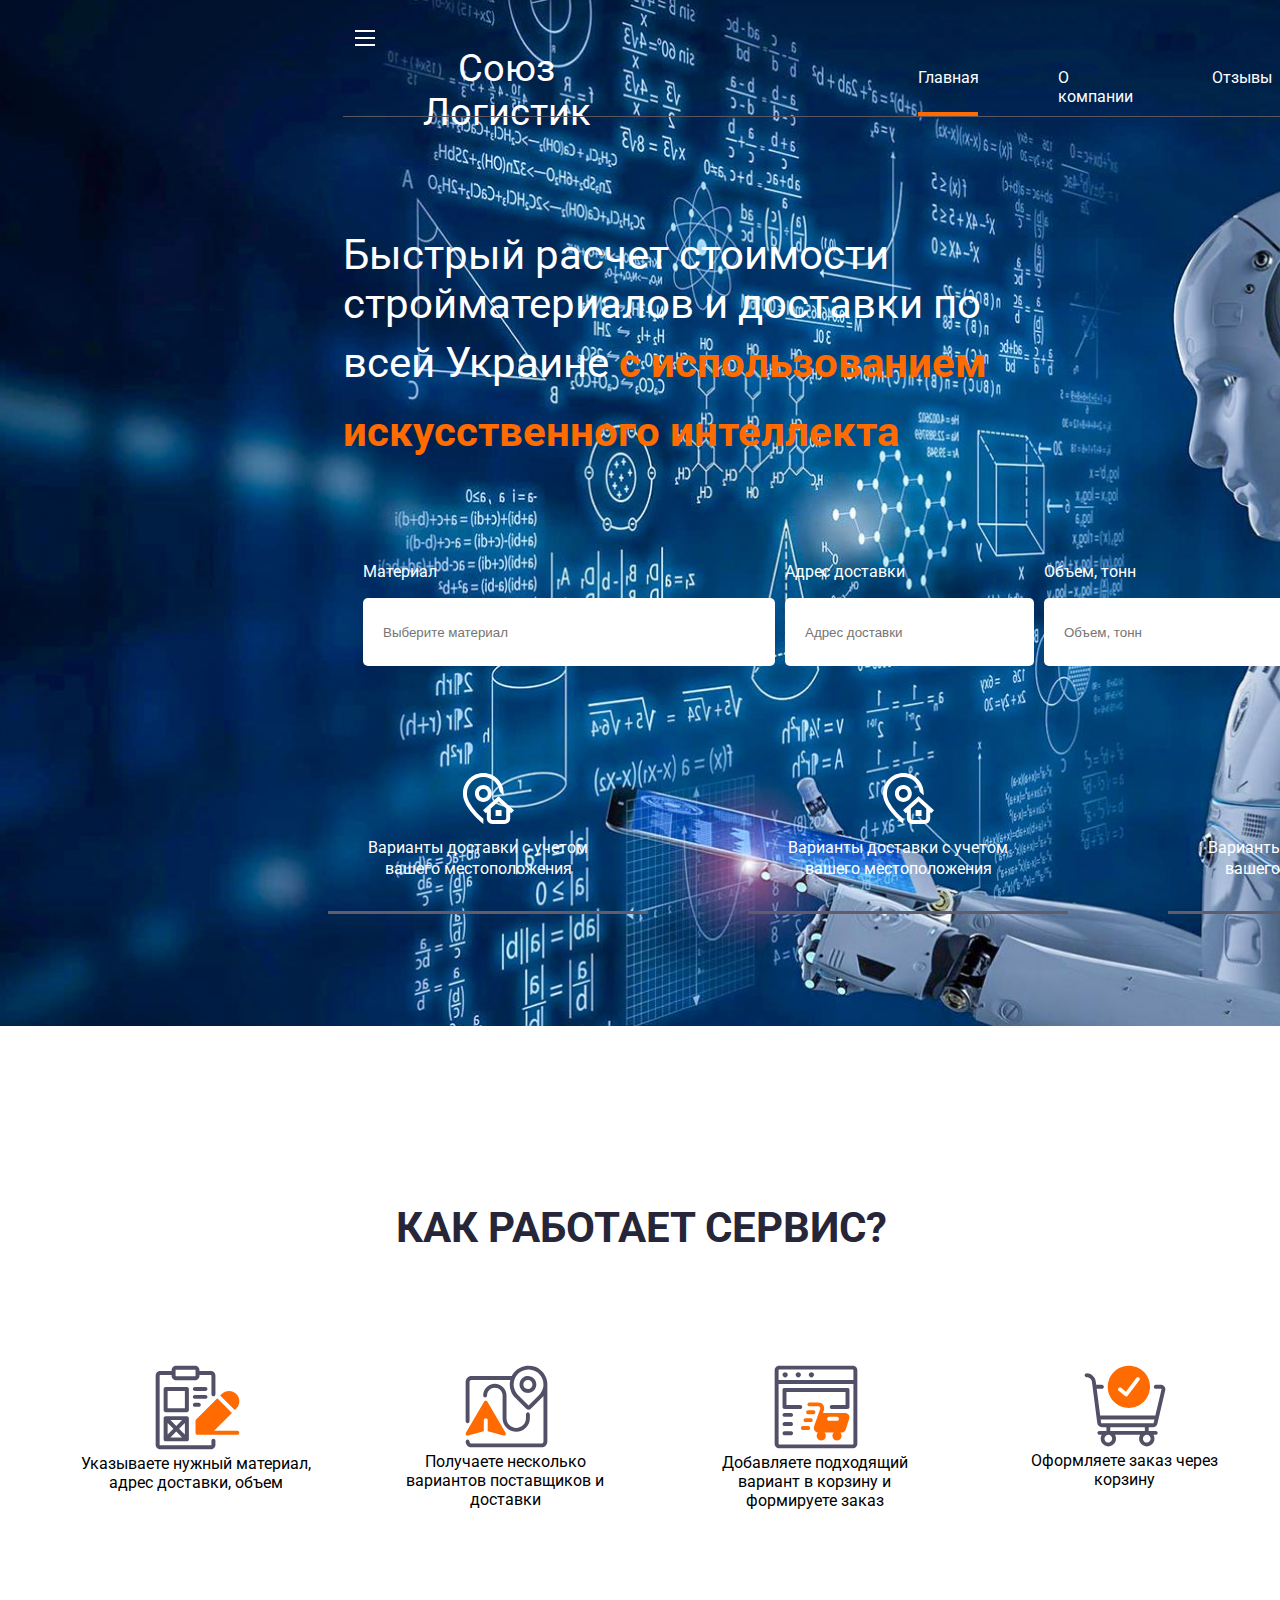
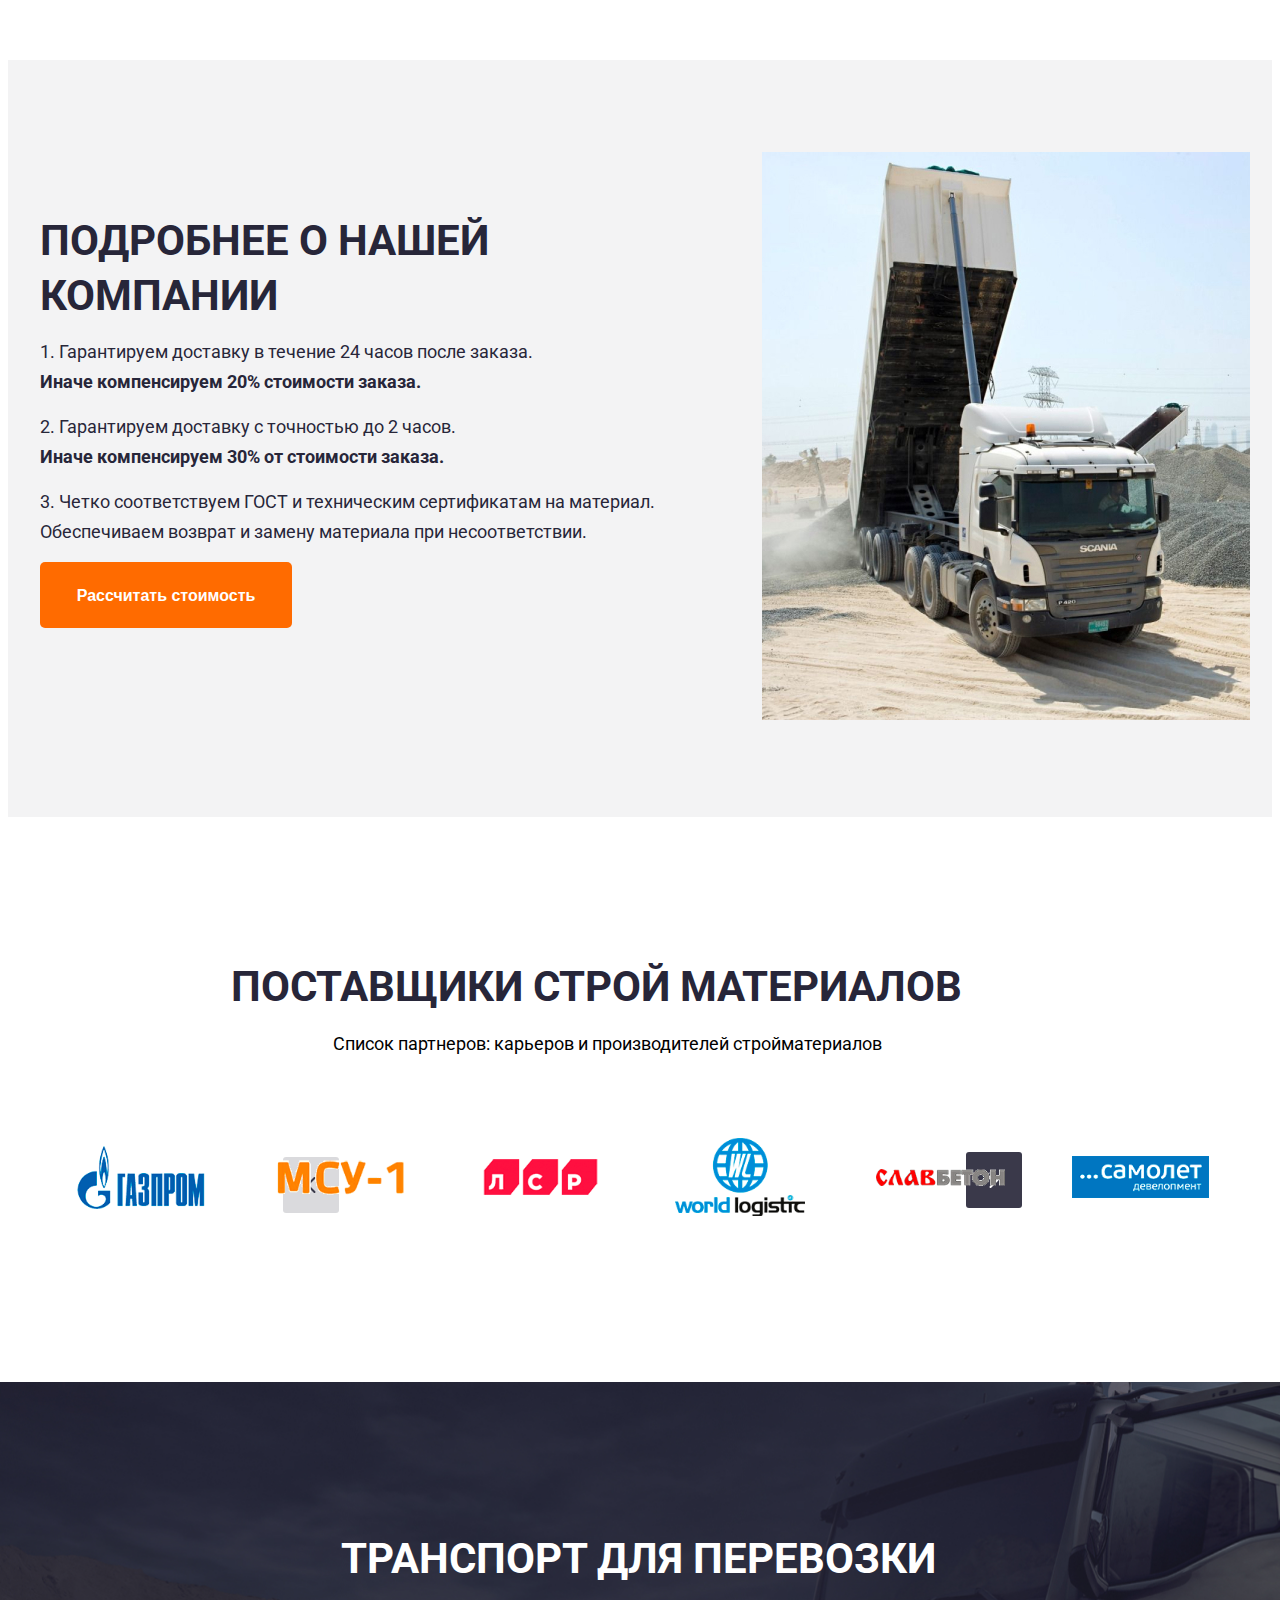
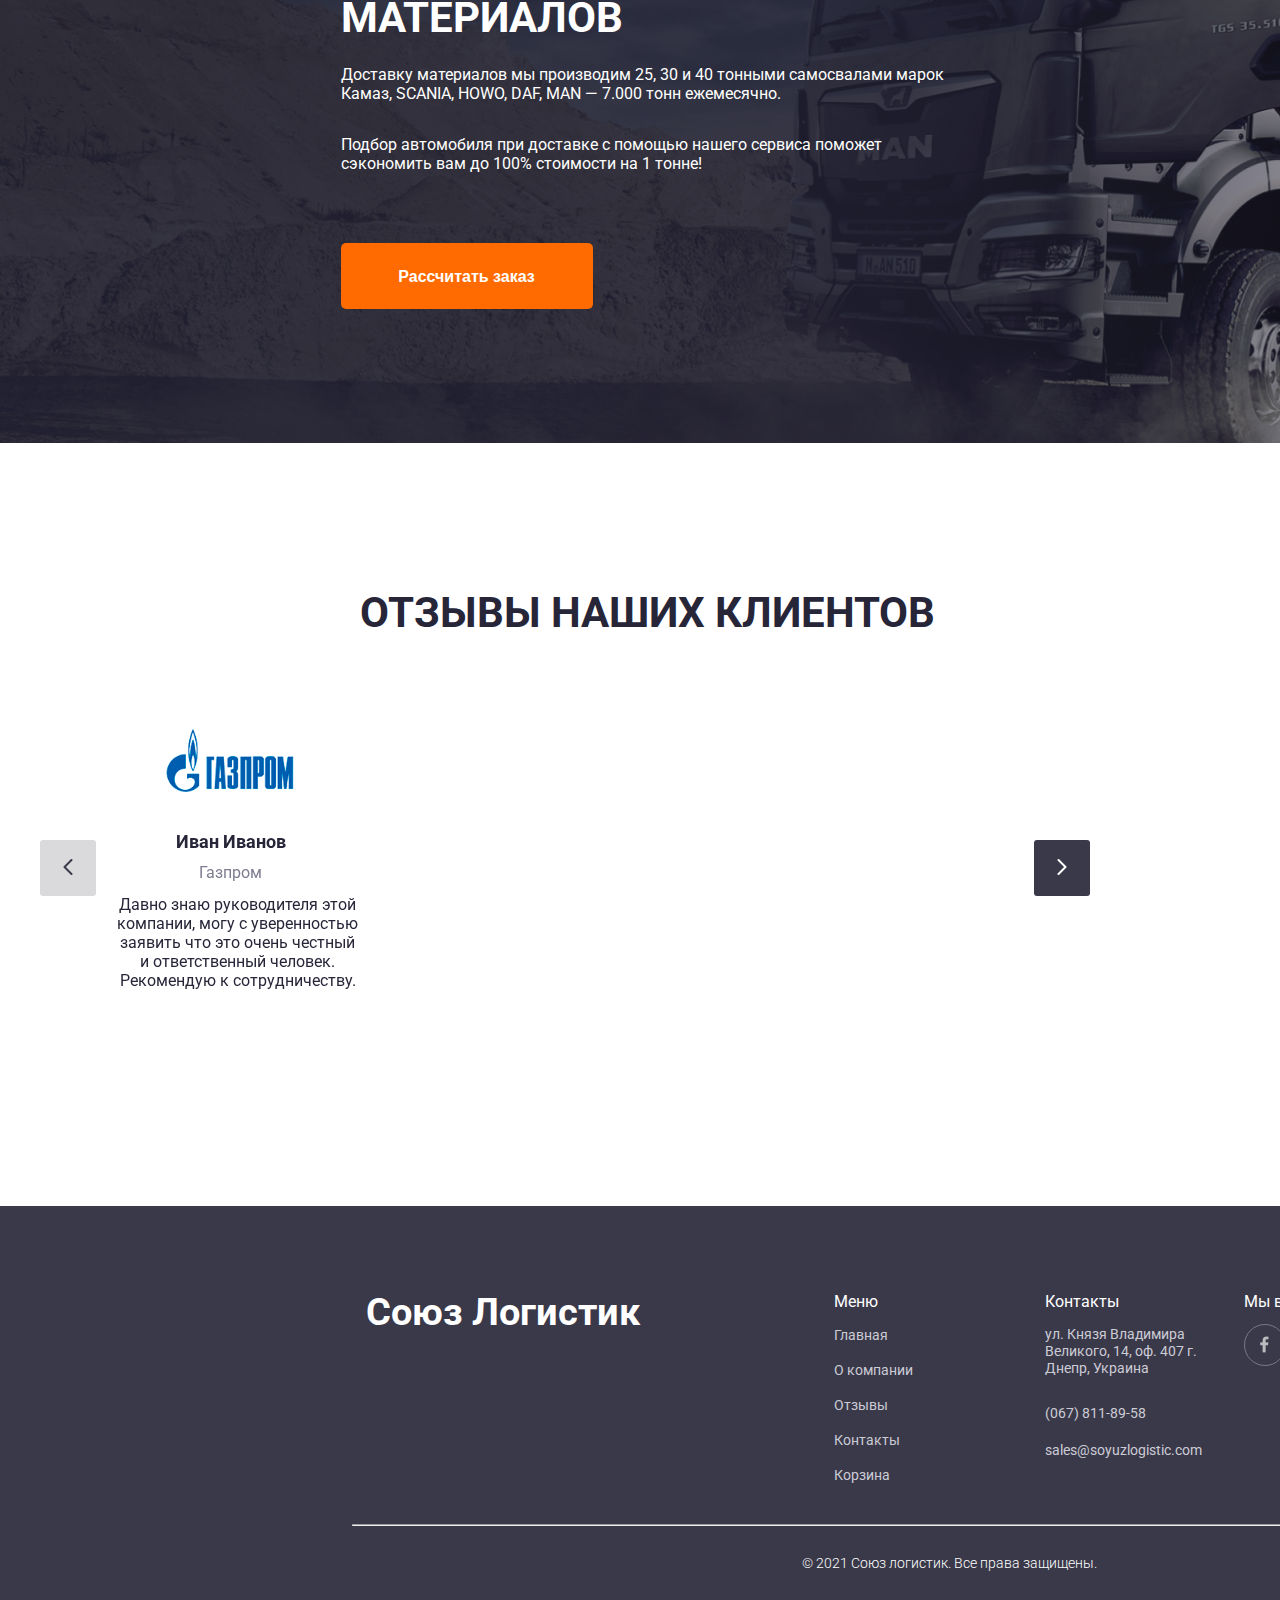
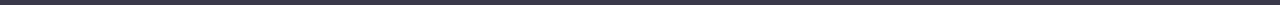
==== index.html @ df543680 "responsive index" ====
<!DOCTYPE html>
<html lang="en">

<head>
    <meta charset="UTF-8">
    <meta http-equiv="X-UA-Compatible" content="IE=edge">
    <meta name="viewport" content="width=device-width, initial-scale=1.0">
    <link rel="preconnect" href="https://fonts.googleapis.com">
    <link rel="preconnect" href="https://fonts.gstatic.com" crossorigin>
    <link href="https://fonts.googleapis.com/css2?family=Manrope&family=Roboto:wght@400;500;700;900&display=swap"
        rel="stylesheet">
    <title>Document</title>
    <link rel="stylesheet" type="text/css" href="slick/slick.css" />
    <link rel="stylesheet" href="css/style.css">


</head>

<body>
    <header class="header" style="background-image: url(images/S_fde8cedf-3image_story\ 1.jpg)">
        <div class="container">
            <div class="header__first">
                <div class="media__menu">
                    <div class="media__menu-line"></div>
                    <div class="media__menu-line"></div>
                    <div class="media__menu-line"></div>
                </div>
                <div class="burger__menu">
                    <img src="images/fi.png">
                    <ul>
                        <li><a href="#">Главная</a></li>
                        <li><a href="#">О компании</a></li>
                        <li><a href="#">Отзывы</a></li>
                        <li><a href="#">Контакты</a></li>
                    </ul>
                </div>
                <div class="header__logo">Cоюз Логистик</div>
                <div class="header__menu">
                    <ul>
                        <li class="active"><a href="#">Главная</a></li>
                        <li><a href="#">О компании</a></li>
                        <li><a href="#">Отзывы</a></li>
                        <li><a href="#">Контакты</a></li>
                    </ul>
                </div>
                <div class="header__icon">
                    <a href="#">
                        <img src="images/fi_shopping-cart.svg">
                    </a>
                    <div><span>2</span></div>
                </div>
            </div>
            <div class="header__content">
                <div class="header__content-title">
                    Быстрый расчет стоимости стройматериалов и доставки по всей Украине <span> с использованием
                        искусственного интеллекта</span>
                </div>
                <div class="header__content-form">
                    <form>
                        <div class="form-list">
                            <span>Материал</span>
                            <input type="text" placeholder="Выберите материал">
                        </div>
                        <div class="form-content">
                            <span>Адрес доставки</span>
                            <input type="text" placeholder="Адрес доставки">
                        </div>
                        <div class="form-content">
                            <span>Объем, тонн</span>
                            <input type="text" placeholder="Объем, тонн">
                        </div>
                        <button>
                            <span>Рассчитать</span>
                        </button>
                    </form>
                </div>
                <div class="header__content-panel">
                    <div class="panel__box">
                        <img src="images/Vector.svg">
                        <div>Варианты доставки с учетом вашего местоположения</div>
                    </div>
                    <div class="panel__box">
                        <img src="images/Vector.svg">
                        <div>Варианты доставки с учетом вашего местоположения</div>
                    </div>
                    <div class="panel__box">
                        <img src="images/Vector.svg">
                        <div>Варианты доставки с учетом вашего местоположения</div>
                    </div>
                </div>
            </div>
        </div>
    </header>
    <section class="service">
        <div class="container">
            <div class="service__inner">
                <div class="service__inner-title">Как работает сервис?</div>
                <div class="service__inner-content">
                    <div class="service__box">
                        <ul>
                            <li>
                                <img src="images/clipboard 1.svg" alt="">
                                <span>
                                    Указываете нужный материал, адрес доставки, объем
                                </span>
                            </li>
                            <li>
                                <img src="images/tracking 1.svg" alt="">
                                <span>
                                    Получаете несколько вариантов поставщиков и доставки
                                </span>
                            </li>
                            <li>
                                <img src="images/browser 1.svg" alt="">
                                <span>
                                    Добавляете подходящий вариант в корзину и формируете заказ
                                </span>
                            </li>
                            <li>
                                <img src="images/shopping-cart 1.svg" alt="">
                                <span>
                                    Оформляете заказ через корзину
                                </span>
                            </li>
                        </ul>
                    </div>
                </div>
            </div>
        </div>
    </section>
    <section class="about">
        <div class="container">
            <div class="about__inner">
                <div class="about__info">
                    <div class="about__info-title">Подробнее о нашей компании</div>
                    <div class="about__info-text">
                        1. Гарантируем доставку в течение 24 часов после заказа. <br>
                        <span>Иначе компенсируем 20% стоимости заказа.</span>
                    </div>
                    <div class="about__info-text">
                        2. Гарантируем доставку с точностью до 2 часов. <br>
                        <span>Иначе компенсируем 30% от стоимости заказа. </span>
                    </div>
                    <div class="about__info-text">
                        3. Четко соответствуем ГОСТ и техническим сертификатам на материал.
                        Обеспечиваем возврат и замену материала при несоответствии.
                    </div>
                    <div class="about__info-btn">
                        <button><span>Рассчитать стоимость</span></button>
                    </div>
                </div>
                <div class="about__image">
                    <img src="images/4498685790 1.jpg">
                </div>
            </div>
        </div>
    </section>
    <section class="suppliers">
        <div class="paginator-center text-color text-center">
            <ul>
                <li class="prev"><img src="images/left-arrow.svg" alt=""></li>
                <li class="next"><img src="images/right-arrow.svg" alt=""></li>
            </ul>
        </div>
        <div class="container">
            <div class="suppliers__inner">
                <div class="suppliers__title">
                    Поставщики строй материалов
                </div>
                <div class="suppliers__text">
                    Список партнеров: карьеров и производителей стройматериалов
                </div>
                <div class="suppliers__slider">
                    <ul>
                        <li class="slide"><img src="images/gazprom.svg"></li>
                        <li class="slide"><img src="images/slide2.svg"></li>
                        <li class="slide"><img src="images/slide3.svg"></li>
                        <li class="slide"><img src="images/slide4.svg"></li>
                        <li class="slide"><img src="images/slide5.svg"></li>
                        <li class="slide"><img src="images/slide6.svg"></li>
                        <li class="slide"><img src="images/gazprom.svg"></li>
                        <li class="slide"><img src="images/slide2.svg"></li>
                        <li class="slide"><img src="images/slide3.svg"></li>
                        <li class="slide"><img src="images/slide4.svg"></li>
                        <li class="slide"><img src="images/slide5.svg"></li>
                        <li class="slide"><img src="images/slide6.svg"></li>
                    </ul>
                </div>
            </div>
        </div>
    </section>
    <section class="transport">
        <div class="container">
            <div class="transport__inner">
                <div class="transport__title">
                    Транспорт для перевозки материалов
                </div>
                <div class="transport__text">
                    Доставку материалов мы производим 25, 30 и 40 тонными самосвалами марок Камаз, SCANIA, HOWO, DAF,
                    MAN — 7.000 тонн ежемесячно.
                </div>
                <div class="transport__text">
                    Подбор автомобиля при доставке с помощью нашего сервиса поможет сэкономить вам до 100% стоимости на
                    1 тонне!
                </div>
                <div class="transport__btn">
                    <button><span>Рассчитать заказ</span></button>
                </div>
            </div>
        </div>
    </section>
    <section class="reviews">
        <div class="container">
            <div class="reviews__inner">
                <div class="reviews__title">
                    Отзывы наших клиентов
                </div>
                <div class="reviews__slider">
                    <ul>
                        <li class="reviews_slide-1">
                            <img src="images/gazprom.svg">
                            <div class="reviews__slider-name">Иван Иванов</div>
                            <div class="reviews__slider-company">Газпром</div>
                            <div class="reviews__slider-text">
                                Давно знаю руководителя этой компании, могу с уверенностью заявить что это очень честный
                                и ответственный человек. Рекомендую к сотрудничеству.
                            </div>
                        </li>
                        <li class="reviews_slide-3">
                            <img src="images/slide3.svg">
                            <div class="reviews__slider-name">Иван Иванов</div>
                            <div class="reviews__slider-company">Газпром</div>
                            <div class="reviews__slider-text">
                                Давно знаю руководителя этой компании, могу с уверенностью заявить что это очень честный
                                и ответственный человек. Рекомендую к сотрудничеству.
                            </div>
                        </li>
                        <li class="reviews_slide-5">
                            <img src="images/slide5.svg">
                            <div class="reviews__slider-name">Иван Иванов</div>
                            <div class="reviews__slider-company">Газпром</div>
                            <div class="reviews__slider-text">
                                Давно знаю руководителя этой компании, могу с уверенностью заявить что это очень честный
                                и ответственный человек. Рекомендую к сотрудничеству.
                            </div>
                        </li>
                        <li class="reviews_slide-1">
                            <img src="images/gazprom.svg">
                            <div class="reviews__slider-name">Иван Иванов</div>
                            <div class="reviews__slider-company">Газпром</div>
                            <div class="reviews__slider-text">
                                Давно знаю руководителя этой компании, могу с уверенностью заявить что это очень честный
                                и ответственный человек. Рекомендую к сотрудничеству.
                            </div>
                        </li>
                        <li class="reviews_slide-3">
                            <img src="images/slide3.svg">
                            <div class="reviews__slider-name">Иван Иванов</div>
                            <div class="reviews__slider-company">Газпром</div>
                            <div class="reviews__slider-text">
                                Давно знаю руководителя этой компании, могу с уверенностью заявить что это очень честный
                                и ответственный человек. Рекомендую к сотрудничеству.
                            </div>
                        </li>
                        <li class="reviews_slide-5">
                            <img src="images/slide5.svg">
                            <div class="reviews__slider-name">Иван Иванов</div>
                            <div class="reviews__slider-company">Газпром</div>
                            <div class="reviews__slider-text">
                                Давно знаю руководителя этой компании, могу с уверенностью заявить что это очень честный
                                и ответственный человек. Рекомендую к сотрудничеству.
                            </div>
                        </li>
                    </ul>
                    <div class="paginator-center-two text-color text-center">
                        <ul>
                            <li class="prev-arrow"><img class="arrow" src="images/left-arrow.svg" alt=""></li>
                            <li class="next-arrow"><img class="arrow" src="images/right-arrow.svg" alt=""></li>
                        </ul>
                    </div>
                </div>
            </div>
        </div>
    </section>
    <footer class="footer">
        <div class="container">
            <div class="footer__inner">
                <div class="footer__content">
                    <div class="footer__logo">Cоюз Логистик</div>
                    <div class="footer__menu">
                        <div class="footer__menu-title">Меню</div>
                        <div class="footer__menu-list">
                            <ul>
                                <li><a href="#">Главная</a></li>
                                <li><a href="#">О компании</a></li>
                                <li><a href="#">Отзывы</a></li>
                                <li><a href="#">Контакты</a></li>
                                <li><a href="#">Корзина</a></li>
                            </ul>
                        </div>
                    </div>
                    <div class="footer__contacts">
                        <div class="footer__contacts-title">Контакты</div>
                        <div class="footer__contacts-street">
                            ул. Князя Владимира Великого, 14, оф. 407
                            г. Днепр, Украина
                        </div>
                        <div class="footer__contacts-phone">(067) 811-89-58</div>
                        <div class="footer__contacts-email">sales@soyuzlogistic.com</div>
                    </div>
                    <div class="footer__social">
                        <div class="footer__social-title">Мы в соцсетях</div>
                        <div class="footer__social-link">
                            <img src="images/facebook.png">
                        </div>
                    </div>
                </div>
                <hr>
                <div class="footer__end">© 2021 Союз логистик. Все права защищены.</div>
            </div>
        </div>
    </footer>



    <script type="text/javascript" src="https://ajax.googleapis.com/ajax/libs/jquery/3.4.1/jquery.min.js"></script>
    <script type="text/javascript" src="js/slick.min.js"></script>
    <script src="js/main.js"></script>
</body>

</html>
---- css/style.css ----
/* font-family: 'Manrope', sans-serif;
font-family: 'Roboto', sans-serif; */

body {
    font-family: 'Roboto', sans-serif;
    box-sizing: border-box;
}

.header {
    background-repeat: no-repeat;
    background-size: cover;
    margin-top: -8px;
    width: 1920px;
    height: 1026px;
    overflow: hidden;
    margin-left: -25px;
}

.container {
    width: 1200px;
    margin: 0 auto;
}

.header__logo {
    width: 274px;
    height: 56px;
    font-weight: 400;
    font-size: 38px;
    text-align: center;
    color: #FFFFFF;
    margin-top: 46px;
    margin-left: 0;
}

.header__first {
    display: flex;
    position: relative;
}

.header__first::before {
    content: "";
    position: absolute;
    width: 1200px;
    height: 1px;
    background-color: #FFFFFF;
    top: 116px;
    background: #585763;
}

.header__menu ul {
    display: flex;
    margin-top: 68px;
    margin-left: 240px;
}

.header__menu li {
    list-style: none;
    color: #FFFFFF;
}

.header__menu li.active {
    position: relative;
}

.header__menu li.active::before {
    content: '';
    position: absolute;
    width: 60px;
    height: 4px;
    background: #FF6B00;
    top: 44px;
}

.header__menu li a {
    text-decoration: none;
    color: #FFFFFF;
}

.header__menu li+li {
    margin-left: 79px;
}

.header__icon {
    width: 24px;
    height: 24px;
    margin-top: 65px;
    margin-left: 94px;
    display: flex;
}

.header__icon div {
    position: absolute;
    border-radius: 50%;
    width: 20px;
    height: 20px;
    background-color: #FF6B00;
    color: #FFFFFF;
    top: 55px;
    right: -7px;
}

.header__icon div span {
    position: absolute;
    width: 9px;
    height: 21px;
    font-weight: 400;
    font-size: 14px;
    text-align: center;
    color: #FFFFFF;
    top: 2px;
    left: 5px;

}

.header__content-title {
    width: 729px;
    height: 272px;
    font-weight: 400;
    font-size: 42px;
    color: #FFFFFF;
    margin-top: 108px;
}

.header__content-title span {
    font-weight: 700;
    font-size: 42px;
    line-height: 69px;
    color: #FF6B00;
}

.form-content span,
.form-list span {
    display: block;
}

.header__content-form form {
    display: flex;
    margin-top: 60px;
    padding-left: 20px;
}

.form-list input {
    width: 390px;
    height: 66px;
    background-color: #FFFFFF;
    border-radius: 5px;
    border: none;
    margin-right: 10px;
    padding-left: 20px;
}

.form-list span {
    color: #FFFFFF;
    margin-bottom: 17px;

}

.form-content span {
    color: #FFFFFF;
    margin-bottom: 17px;
}

.form-content input {
    width: 227px;
    height: 66px;
    background: #FFFFFF;
    border-radius: 5px;
    border: none;
    margin-right: 10px;
    padding-left: 20px;
}

.header__content-form form button {
    width: 252px;
    height: 66px;
    background: #FF6B00;
    border-radius: 5px;
    margin-top: 35px;
    border: none;
    cursor: pointer;
}

.header__content-panel {
    display: flex;
    margin-top: 107px;
}

.panel__box+.panel__box {
    margin-left: 150px;
}

.panel__box img {
    display: block;
    margin-left: 120px;
    margin-bottom: 13px;
}

.panel__box {
    position: relative;
}

.panel__box::before {
    content: "";
    position: absolute;
    width: 320px;
    height: 3px;
    background: #5F5C6B;
    top: 138px;
    left: -15px;
}

.panel__box div {
    width: 270px;
    height: 42px;
    font-weight: 400;
    font-size: 16px;
    line-height: 21px;
    text-align: center;
    color: #FFFFFF;

}

.header__content-form form button span {
    width: 116px;
    height: 15px;
    font-weight: 900;
    font-size: 16px;
    line-height: 15px;
    text-transform: uppercase;
    color: #FFFFFF;

}

.service__inner {
    margin-top: 177px;
    margin-bottom: 146px;
}

.service__box ul {
    display: flex;
    justify-content: space-between;
}

.service__box ul li span {
    display: block;
    text-align: center;
    width: 231px;
    height: 60px;
    font-weight: 400;
    font-size: 16px;
    color: #000000;
}

.service__box ul li img {
    margin-left: 75px;
}

.service__box ul li {
    list-style: none;
}

.service__inner-title {
    width: 567px;
    height: 62px;
    font-weight: 700;
    font-size: 42px;
    text-align: center;
    text-transform: uppercase;
    color: #272639;
    margin-left: 318px;
    margin-bottom: 100px;
}

.about {
    background-color: rgba(58, 57, 74, 0.06);
}

.about__inner {
    display: flex;
    margin-bottom: 150px;
}

.about__info {
    width: 628px;
    margin-right: 94px;
    margin-top: 153px;
}

.about__image {
    margin-top: 92px;
    margin-bottom: 93px;
}

.about__info-title {
    width: 450px;
    height: 110px;
    font-weight: 700;
    font-size: 42px;
    line-height: 55px;
    text-transform: uppercase;
    color: #272639;
    margin-bottom: 14px;
}

.about__info-text {
    width: 628px;
    height: 75px;
    font-weight: 400;
    font-size: 18px;
    line-height: 30px;
    color: #272639;
}

.about__info-text span {
    font-weight: 700;
}

.about__info-btn button {
    width: 252px;
    height: 66px;
    background: #FF6B00;
    border-radius: 5px;
    border: none;
}

.about__info-btn span {
    width: 173px;
    height: 19px;
    font-weight: 700;
    font-size: 16px;
    line-height: 19px;
    color: #FFFFFF;
    cursor: pointer;
}

.suppliers .slick-initialized {
    padding-left: 0;
}

.suppliers {
    position: relative;
}

.suppliers__inner {
    margin-bottom: 150px;
}

.suppliers__title {
    width: 817px;
    height: 40px;
    font-weight: 700;
    font-size: 42px;
    line-height: 40px;
    text-transform: uppercase;
    color: #272639;
    margin-left: 191px;
}

.suppliers__text {
    width: 613px;
    height: 17px;
    font-weight: 400;
    font-size: 18px;
    line-height: 17px;
    color: #000000;
    margin-left: 293px;
    margin-top: 28px;
    margin-bottom: 70px;
}

.suppliers__slider {
    overflow: hidden;
    max-width: 1200px;
}

.suppliers__slider ul li {
    list-style: none;
    display: flex;
    align-items: center;
}

.transport {
    background-image: url(../images/transport-bg.jpg);
    background-position: center;
    background-repeat: no-repeat;
    background-size: cover;
    height: 661px;
    width: 1925px;
    margin-left: -30px;
    margin-bottom: 150px;
}

.transport__inner {
    margin-bottom: 150px;
}

.transport__title {
    width: 645px;
    height: 118px;
    font-weight: 700;
    font-size: 42px;
    line-height: 59px;
    text-transform: uppercase;
    color: #FFFFFF;
    padding-top: 147px;
    padding-bottom: 18px;
}

.transport__text {
    width: 610px;
    height: 70px;
    font-weight: 400;
    font-size: 16px;
    color: #FFFFFF;
}

.transport__btn button {
    width: 252px;
    height: 66px;
    background: #FF6B00;
    border-radius: 5px;
    border: none;
    margin-top: 38px;
}

.transport__btn span {
    width: 173px;
    height: 19px;
    font-weight: 700;
    font-size: 16px;
    line-height: 19px;
    color: #FFFFFF;
    cursor: pointer;
}

.slick-track {
    width: 1920px;
    opacity: 1;
    transform: 0;
    display: flex;
}

.slide {
    display: flex;
    justify-content: center;
    align-items: center;
}

/* .slide2 {
    width: 130px;
    height: 35px;
}

.slide3 {
    width: 129px;
    height: 42px;
}

.slide4 {
    width: 130px;
    height: 78px;
}

.slide5 {
    width: 129px;
    height: 17px;
}

.slide6 {
    width: 137px;
    height: 42px;
} */

.footer {
    background-color: #3A394A;
    width: 1903px;
    margin-left: -8px;
    overflow: hidden;
}

.footer__content {
    display: flex;
}

.footer__logo {
    padding-top: 88px;
    width: 302px;
    height: 36px;
    font-weight: 700;
    font-size: 38px;
    line-height: 36px;
    text-align: center;
    color: #FFFFFF;
}

.footer__menu-title {
    width: 48px;
    height: 15px;
    font-weight: 400;
    font-size: 16px;
    line-height: 15px;
    color: #FFFFFF;
    margin-left: 180px;
    margin-top: 88px;
}

.footer__menu-list li {
    list-style: none;
    height: 35px;
}

.footer__menu-list li a {
    text-decoration: none;
    width: 113px;
    font-weight: 400;
    font-size: 14px;
    color: #CCCCD5;
}

.footer__menu-list ul {
    margin-left: 140px;
}

.footer__contacts {
    margin-top: 88px;
    margin-left: 132px;
}

.footer__contacts-title {
    width: 80px;
    height: 15px;
    font-weight: 400;
    font-size: 16px;
    line-height: 15px;
    color: #FFFFFF;

}

.footer__contacts-street {
    width: 199px;
    height: 51px;
    font-weight: 400;
    font-size: 14px;
    line-height: 17px;
    color: #CCCCD5;
    margin-top: 17px;
}

.footer__contacts-phone {
    width: 109px;
    height: 13px;
    font-weight: 400;
    font-size: 14px;
    line-height: 13px;
    color: #CCCCD5;
    margin-top: 30px;
}

.footer__contacts-email {
    width: 172px;
    height: 13px;
    font-weight: 400;
    font-size: 14px;
    line-height: 13px;
    color: #CCCCD5;
    margin-top: 24px;
}

.footer__social {
    margin-top: 88px;
}

.footer__social-title {
    width: 122px;
    height: 15px;
    font-weight: 400;
    font-size: 16px;
    line-height: 15px;
    color: #FFFFFF;
}

.footer__social-link {
    width: 40px;
    height: 40px;
    background-color: #3A394A;
    border: 1px solid #797983;
    border-radius: 50%;
    position: relative;
    margin-top: 15px;
}

.footer__social-link img {
    position: absolute;
    top: 10px;
    left: 10px;
}

.footer__end {
    margin-top: 31px;
    width: 322px;
    height: 13px;
    font-weight: 300;
    font-size: 14px;
    line-height: 13px;
    color: #FFFFFF;
    margin-left: 450px;
    padding-bottom: 35px;
}

.header__order {
    margin-top: -8px;
    width: 1920px;
    height: 144px;
    background: #212031;
    opacity: 0.9;
    width: 1903px;
    overflow: hidden;
    margin-left: -8px;
    margin-bottom: 150px;
}

.header__order-inner {
    display: flex;

}

.header__order-inner .header__icon div {
    top: 62px;
    right: 355px;
}

.order {
    margin-bottom: 150px;
}

.order__inner {
    margin-left: 150px;
}

.order__box-title {
    width: 401px;
    height: 62px;
    font-weight: 700;
    font-size: 42px;
    text-align: center;
    color: #000000;
    margin-left: 220px;
}

.order__box-text {
    width: 742px;
    height: 88px;
    font-weight: 300;
    font-size: 30px;
    text-align: center;
    color: #000000;
    margin-left: 60px;
}

.order__social-text {
    width: 826px;
    height: 30px;
    font-weight: 300;
    font-size: 20px;
    text-align: center;
    color: #000000;
    margin-left: 20px;
}


.order__box-img {
    margin-left: 360px;
}

.order__social-link {
    margin-top: 24px;
}

.order__social-link ul {
    display: flex;
    margin-left: 315px;
}

.order__social-link li {
    list-style: none;
}

.header__order hr {
    margin-top: 12px;
    height: -1px;
    background-color: #585763;
}

.contacts {
    margin-bottom: 65px;
}

.contacts__box {
    display: flex;
}

.contacts__info {
    width: 373px;
}

.contacts__form {
    width: 741px;
}

.contacts__title {
    width: 213px;
    height: 40px;
    font-weight: 700;
    font-size: 42px;
    line-height: 40px;
    color: #000000;
    margin-bottom: 54px;
}

.contacts__info-email img,
.contacts__info-map img,
.contacts__info-phone img {
    display: block;
    width: 24px;
    height: 24px;
    margin-right: 25px;
}

.contacts__info-map {
    width: 326px;
    height: 60px;
    font-weight: 400;
    font-size: 16px;
    line-height: 20px;
    color: #000000;
    display: flex;
}

.contacts__info-phone {
    width: 163px;
    height: 15px;
    font-weight: 400;
    font-size: 16px;
    line-height: 15px;
    color: #000000;
    margin-top: 5px;
    display: flex;
}

.contacts__info-email {
    width: 150px;
    height: 15px;
    font-weight: 400;
    font-size: 16px;
    line-height: 15px;
    color: #000000;
    margin-top: 31px;
    display: flex;
}

.contacts__info-message {
    margin-top: 56px;
    margin-bottom: 52px;
}

.contacts__info-message--title {
    width: 121px;
    height: 20px;
    font-weight: 700;
    font-size: 16px;
    color: #000000;
}

.contacts__info-message ul {
    display: flex;
    padding-left: 0;
}

.contacts__info-message li {
    list-style: none;
}

.contacts__info-social--title {
    width: 123px;
    height: 20px;
    font-weight: 700;
    font-size: 16px;
    color: #000000;
    margin-bottom: 15px;
}

.contacts__form {
    width: 741px;
    height: 504px;
    background: #FAFAFA;
    border-radius: 10px;
}

.contacts__form-title {
    width: 180px;
    height: 23px;
    font-weight: 400;
    font-size: 24px;
    line-height: 23px;
    color: #000000;
    padding-top: 44px;
    padding-left: 38px;
    margin-bottom: 45px;
}

.contacts__form-box {
    padding-left: 38px;
    display: flex;
}

.contacts__form-box div {
    width: 97px;
    height: 15px;
    font-weight: 400;
    font-size: 16px;
    line-height: 15px;
    color: #000000;
    margin-bottom: 15px;
    margin-top: 23px;
}

.contacts__form-first input {
    width: 285px;
    height: 66px;
    background: #FFFFFF;
    border: 1px solid #E8E8E8;
    border-radius: 5px;
    padding-left: 35px;
}

.contacts__form-first,
.contacts__form-end {
    margin-top: -35px;
}

.contacts__form-end {
    margin-left: 15px;
}

.contacts__form-end input {
    display: block;
    max-width: 300px;
    width: 100%;
    height: 190px;
    background: #FFFFFF;
    border: 1px solid #E8E8E8;
    border-radius: 5px;
}

.contacts__form-end input {
    padding-left: 35px;
}

.contacts__form-end button {
    width: 325px;
    height: 66px;
    background: #FF6B00;
    border-radius: 5px;
    border: none;
    margin-top: 53px;
}

.contacts__form-end span {
    width: 105px;
    height: 15px;
    font-weight: 700;
    font-size: 16px;
    line-height: 15px;
    text-transform: uppercase;
    color: #FFFFFF;
}

.basket {
    margin-bottom: 69px;
}

.basket__title {
    width: 187px;
    height: 40px;
    font-weight: 700;
    font-size: 42px;
    line-height: 40px;
    color: #000000;
    margin-top: -100px;
}

.basket__product {
    width: 45px;
    height: 30px;
    font-weight: 400;
    font-size: 14px;
    text-align: right;
    color: #7B7B7B;
    margin-left: 35px;
    margin-right: 370px;
}

.basket__price-name {
    width: 45px;
    height: 30px;
    font-weight: 400;
    font-size: 14px;
    text-align: right;
    color: #7B7B7B;
    margin-right: 80px;
}

.basket__total {
    width: 45px;
    height: 30px;
    font-weight: 400;
    font-size: 14px;
    text-align: right;
    color: #7B7B7B;
}

.basket__price {
    display: flex;
    margin-top: 47px;
    margin-bottom: 19px;
}

.basket__info li {
    display: flex;
    width: 791px;
    height: 123px;
    background: #FAFAFA;
    border-radius: 5px;
}

.basket__info-name {
    width: 208px;
    height: 24px;
    font-weight: 400;
    font-size: 16px;
    color: #000000;
    padding-top: 37px;
    margin-right: 89px;
}

.basket__info-name p {
    width: 52px;
    height: 13px;
    font-weight: 400;
    font-size: 14px;
    line-height: 13px;
    color: #646464;
    display: inline-block;
}

.basket__info-name span {
    width: 58px;
    height: 13px;
    font-weight: 400;
    font-size: 14px;
    line-height: 13px;
    text-align: right;
    color: #000000;

}

.basket__info img {
    padding-left: 13px;
    padding-top: 11px;
    padding-bottom: 11px;
    margin-right: 28px;
}

.basket__info-price {
    padding-top: 47px;
    margin-right: 48px;
}

.basket__info-total {
    padding-top: 47px;
    margin-right: 66px;
}

.trash {
    padding-top: 35px;
}

.basket__info li+li {
    margin-top: 10px;
}

.basket__box {
    margin-left: -45px;
    display: flex;
}

.basket__form {
    margin-left: 22px;
    width: 387px;
    height: 731px;
    background: #FAFAFA;
    border-radius: 5px;
}

.basket__form .basket__form-title {
    width: 206px;
    height: 23px;
    font-weight: 400;
    font-size: 24px;
    line-height: 23px;
    color: #000000;
    padding-left: 31px;
    padding-top: 44px;
}

.basket__form div {
    width: 33px;
    height: 15px;
    font-weight: 400;
    font-size: 16px;
    line-height: 15px;
    color: #000000;
    margin-top: 37px;
    padding-left: 31px;
    margin-bottom: 15px;
}

.basket__form input {
    padding-left: 31px;
    margin-left: 31px;
    display: block;
    max-width: 290px;
    width: 100%;
    height: 66px;
    background: #FFFFFF;
    border: 1px solid #E8E8E8;
    border-radius: 5px;
}

.basket__form button {
    margin-left: 31px;
    width: 325px;
    height: 59px;
    background: #FF6B00;
    border-radius: 5px;
    border: none;
    margin-top: 23px;
}

.basket__form button span {
    width: 163px;
    height: 15px;
    font-weight: 700;
    font-size: 16px;
    line-height: 15px;
    text-transform: uppercase;
    color: #FFFFFF;
}

.media__menu {
    margin-top: 30px;
    margin-left: 12px;
}

.media__menu-line {
    height: 2px;
    width: 20px;
    background-color: #FFFFFF;
}

.media__menu-line+.media__menu-line {
    margin-top: 5px;
}

.close {
    display: none;
    position: absolute;
    left: 300px;
    top: 170px;
}

.reviews__inner {
    margin-bottom: 150px;
}

.reviews__title {
    width: 817px;
    height: 40px;
    font-weight: 700;
    font-size: 42px;
    line-height: 40px;
    text-transform: uppercase;
    color: #272639;
    margin-left: 320px;
    margin-bottom: 80px;
}

.reviews__slider {
    overflow: hidden;
    max-width: 1200px;
}

.reviews__slider ul {
    list-style: none;
    display: flex;
}

.reviews__slider ul {
    margin-left: 0px;
}

.reviews__slider ul li img {
    margin-left: 50px;
}

.reviews__slider-name {
    width: 122px;
    height: 17px;
    font-weight: 700;
    font-size: 18px;
    line-height: 17px;
    color: #272639;
    text-align: center;
    margin-top: 37px;
    margin-left: 55px;
    margin-bottom: 15px;
}

.reviews__slider-company {
    width: 70px;
    height: 15px;
    font-weight: 400;
    font-size: 16px;
    line-height: 15px;
    color: #7D7D91;
    text-align: center;
    margin-left: 80px;
    margin-bottom: 15px;
}

.reviews__slider-text {
    width: 245px;
    height: 125px;
    font-weight: 400;
    font-size: 16px;
    text-align: center;
    color: #272639;
}


.reviews__slider li+li {
    margin-left: 0px;
}

.reviews_slide-5 {
    margin-top: 50px;
}

.reviews_slide-3 {
    margin-top: 25px;
}

.reviews .slick-track {
    width: 600px;
}

.paginator {
    position: relative;
    float: right;
    margin-bottom: 20px;
}


.paginator li {
    margin-top: 20px;
    position: relative;
    float: left;
    margin-right: 20px;
    height: 20px;
    width: 20px;
}

.prev,
.next {
    background: rgba(58, 57, 74, 0.19);
    border-radius: 3px;
    width: 56px;
    height: 56px;
    display: flex;
    justify-content: center;
}

.prev img,
.next img {
    width: 10px;
}

.prev {
    position: absolute;
    top: 190px;
    left: 275px;
}

.next {
    background: #3A394A;
    position: absolute;
    right: 250px;
    top: 185px;
}


.prev-arrow,
.next-arrow {
    width: 56px !important;
    height: 56px;
    background: rgba(58, 57, 74, 0.19);
    border-radius: 3px;
}

.prev-arrow {
    position: absolute;
    top: -200px;
    left: -500px;
}

.next-arrow {
    background: #3A394A;
    position: absolute;
    top: -200px;
    right: -430px;
}

.slick-initialized {
    padding-left: 75px;
}

.arrow {
    margin-top: 19px;
    margin-left: 23px !important;
}

.burger__menu ul {
    margin-top: -8px;
    padding-top: 75px;
    margin-left: -10px;
}

.burger__menu {
    width: 290px;
    height: 309px;
    background: #FFFFFF;
    margin-left: -8px;
    display: none;
}

.burger__menu img {
    position: absolute;
    top: 30px;
    left: 35px;
}

.burger__menu li {
    list-style: none;
}

.burger__menu li+li {
    margin-top: 24px;
}

.burger__menu li a {
    text-decoration: none;
    width: 88px;
    height: 21px;
    font-weight: 400;
    font-size: 14px;
    line-height: 21px;
    text-align: center;
    color: #000000;
    font-weight: 700;
}

.paginator-center-two .slick-initialized {
    padding-left: 500px;
}

@media (max-width: 360px) {
    .slick-initialized {
        padding-left: 55px;
    }
    .next-arrow {
        background: #3A394A;
        position: absolute;
        top: -40px;
        right: 540px;
    }
    .prev-arrow {
        top: -40px;
        left: -390px;
    }
    .reviews__title {
        margin-left: 0;
        width: 340px;
        height: 62px;
        font-weight: 700;
        font-size: 32px;
        line-height: 31px;
        text-align: center;
        text-transform: uppercase;
        color: #272639;
        margin-bottom: 30px;
    }

    .reviews .container {
        margin: 0;
    }

    .suppliers__text {
        margin-left: 0px;
        margin-top: 28px;
        margin-bottom: 50px;
        width: 340px;
        height: 44px;
        font-weight: 400;
        font-size: 18px;
        line-height: 22px;
        text-align: center;
        color: #000000;

    }

    .suppliers__title {
        margin-left: 0px;
        width: 325px;
        height: 120px;
        font-weight: 700;
        font-size: 32px;
        line-height: 40px;
        text-align: center;
        text-transform: uppercase;
        color: #272639;

    }

    .suppliers .container {
        margin: 0;
        width: 360px;
    }

    .paginator-center {
        display: none;
    }

    .header__first .media__menu {
        margin-left: 25px;

    }

    .panel__box::before {
        display: none;
    }

    .panel__box+.panel__box {
        margin-left: 0;
        margin-top: 70px;
    }

    .header__content-panel {
        margin-top: 20px;
        margin-left: 45px;
    }

    .header__first::before {
        display: none;
    }

    .header__content-form form {
        margin-top: 30px;
    }

    .form-list span,
    .form-content span {
        margin-left: 5px;
        margin-top: 10px;
    }

    .form-content input,
    .form-list input {
        width: 310px;
        margin-left: 3px;
    }

    .header__content-form form button {
        width: 330px;
        margin-left: 3px;
    }

    .header__content-title span {
        font-weight: 700;
        font-size: 33px;
        line-height: 32px;
        align-items: center;
    }

    .header__content-title {
        width: 331px;
        height: 264px;
        font-weight: 400;
        font-size: 32px;
        line-height: 33px;
        text-align: center;
        color: #FFFFFF;
        margin-top: 20px;
        margin-left: 23px;
    }

    .header__first .header__logo {
        margin-left: 45px;
        margin-right: 45px;
        font-weight: 400;
        font-size: 26px;
        text-align: center;
        color: #FFFFFF;
        width: 187px;

    }

    .header {
        width: 360px;
        height: 1300px;
    }

    .header .container {
        margin: 0;
    }

    .header__content-panel {
        display: block;
    }

    .header__content-form form {
        display: block;
    }

    .header__menu {
        display: none;
    }

    .transport__btn button {
        width: 345px;
        margin-top: 38px;
        margin-left: 7px;
    }

    .transport__text {
        width: 338px;
        height: 110px;
        font-weight: 400;
        font-size: 16px;
        color: #FFFFFF;
        margin-left: 10px;
    }

    .transport__title {
        width: 340px;
        height: 108px;
        font-weight: 700;
        font-size: 32px;
        line-height: 36px;
        text-align: center;
        text-transform: uppercase;
        color: #FFFFFF;
        padding-top: 70px;
        padding-bottom: 18px;
    }

    .transport {
        width: 360px;
        margin-left: -8px;
        margin-bottom: 150px;
        height: 600px;
        margin-top: -8px;
    }

    .about__image img {
        width: 320px;
        height: 365px;
        padding-left: 7px;
        margin-top: -60px;
    }

    .about__info-text {
        padding-left: 10px;
    }

    .about__info-btn button {
        margin-left: 10px;
        margin-top: 40px;
        width: 315px;
    }

    .about {
        margin-left: -8px;
    }

    .about__info {
        width: 340px;
        margin-right: 0px;
        margin-top: 150px;
    }



    .about__info-text {
        width: 330px;
        height: 180px;
        font-weight: 400;
        font-size: 18px;
        line-height: 41px;
        color: #272639;
    }

    .about__info-title {
        width: 305px;
        height: 136px;
        font-weight: 700;
        font-size: 32px;
        text-align: center;
        text-transform: uppercase;
        color: #272639;
        margin-bottom: 30px;
        margin-left: 10px;
        padding-top: 48px;
    }

    .about__inner {
        display: block;
    }

    .service__box ul li {
        list-style: none;
        margin-bottom: 25px;
    }

    .service .container {
        width: 320px;
    }

    .service__inner-title {
        width: 310px;
        height: 74px;
        font-weight: 700;
        font-size: 32px;
        line-height: 37px;
        text-align: center;
        text-transform: uppercase;
        color: #272639;
        margin-left: 0px;
        margin-bottom: 35px;
    }

    .service__box ul {
        display: block;
    }

    .close img {
        width: 19px;
        height: 19px;
    }

    .close {
        display: block;
    }

    .basket .container {
        width: 330px;
    }

    .basket__info-total::before {
        content: 'Итого:';
        width: 46px;
        height: 13px;
        font-weight: 400;
        font-size: 14px;
        line-height: 13px;
        color: #646464;
        display: block;
        margin-bottom: 5px;
    }

    .basket__info-price::before {
        content: 'Цена:';
        width: 40px;
        height: 13px;
        font-weight: 400;
        font-size: 14px;
        line-height: 13px;
        color: #646464;
        display: block;
        margin-bottom: 5px;
    }

    .basket__info img {
        width: 80px;
        height: 62px;
        margin-right: 10px;
        padding-left: 5px;
        padding-top: 20px;
    }

    .trash {
        display: none;
    }

    .basket__form .basket__form-title {
        padding-top: 33px;
        padding-left: 0px;
    }

    .basket__form button {
        margin-left: 0px;
    }

    .basket__form div {
        padding-left: 0px;
    }

    .basket__form input {
        margin-left: 0px;
    }

    .basket__form {
        margin-left: 0px;
        width: 335px;
    }

    .basket__info-total {
        margin-right: 0px;
        width: 78px;
        height: 13px;
        font-weight: 400;
        font-size: 14px;
        line-height: 13px;
        color: #000000;
        position: absolute;
        right: 15px;
        top: 195px;
    }

    .basket__info-price {
        width: 68px;
        height: 13px;
        font-weight: 400;
        font-size: 14px;
        line-height: 13px;
        color: #000000;
        margin-right: 0px;
        position: absolute;
        left: 175px;
        top: 195px;
    }

    .basket__info-name {

        padding-top: 20px;
        line-height: 15px;
        margin-right: 0px;
        width: 148px;
        height: 30px;
        font-weight: 400;
        font-size: 16px;
        color: #000000;
    }

    .basket__info li {
        width: 328px;
        height: 107px;
        background: #FAFAFA;
        border-radius: 5px;
    }

    .basket__info-name p {
        display: block;
        height: 0px;
        margin-top: 10px;
    }

    .basket__info {
        margin-left: -45px;
    }

    .basket__title {
        margin-top: 37px;
        margin-left: 85px;
    }

    .basket__price {
        display: none;
    }

    .basket__box {
        margin-left: 0px;
        display: block;
    }

    .contacts {
        margin-bottom: 350px;
    }

    .contacts .container {
        width: 360px;
    }

    .contacts__inner {
        width: 360px;
    }

    .contacts__form {
        width: 330px;
    }

    .contacts__form-title {
        padding-top: 40px;
        padding-left: 85px;
        margin-bottom: 60px;
    }

    .contacts__form-box div {
        margin-top: 50px;
    }

    .contacts__message {
        margin-left: -15px;
        margin-top: 50px;
    }

    .contacts__form-end input {
        padding-left: 35px;
        margin-left: -15px;
        max-width: 285px;
    }

    .contacts__form-end button {
        margin-top: 20px;
        margin-left: -15px;
    }

    .contacts__form-box {
        padding-left: 0px;
        display: block;
    }

    .contacts__info-social {
        margin-left: 10px;
    }

    .contacts__info-message {
        margin-left: 10px;
    }

    .contacts__info-map,
    .contacts__info-phone,
    .contacts__info-email {
        margin-left: 10px;
    }

    .contacts__title {
        margin-bottom: 50px;
        margin-left: 75px;
        margin-top: 30px;
    }

    .contacts__box {
        display: block;
    }

    .order__social-link ul {
        margin-left: 55px;
    }

    .order__social-text {
        margin-left: 0;
        width: 340px;
        height: 90px;
        font-weight: 300;
        font-size: 20px;
        text-align: center;
        color: #000000;

    }

    .order__box-text {
        margin-left: 0;
        width: 340px;
        height: 75px;
        font-weight: 300;
        font-size: 20px;
        text-align: center;
        color: #000000;
    }

    .order__box-img {
        margin-left: 125px;
    }

    .order {
        margin-left: -155px;
        margin-bottom: 50px;
    }

    .order__box-title {
        width: 306px;
        height: 47px;
        font-weight: 400;
        font-size: 32px;
        line-height: 147.69%;
        text-align: center;
        color: #000000;
        margin-left: 20px;

    }

    .footer__end {
        margin-left: 15px;
        margin-top: 20px;
    }

    .footer hr {
        width: 340px;
    }

    .footer__social-link {
        margin-top: -25px;
        margin-left: 135px;
    }

    .footer__social-title {
        display: none;
    }

    .footer__contacts {
        margin-top: -220px;
        margin-left: 160px;
    }

    .footer__menu-title {
        margin-left: 15px;
        margin-top: 40px;
    }

    .footer__menu-list ul {
        margin-left: -25px;
    }

    .footer__logo {
        padding-top: 49px;
        padding-left: 15px;
        font-size: 38px;
        line-height: 36px;
        text-align: center;
        color: #FFFFFF;
    }

    .footer {
        width: 360px;
        height: 453px;
    }

    .footer__content {
        display: block;
    }

    .header__order hr {
        display: none;
    }

    .header__icon {
        margin-top: 30px;
        margin-left: 0;
    }

    .header__logo {
        font-weight: 400;
        font-size: 26px;
        text-align: center;
        color: #FFFFFF;
        margin-top: 24px;
        width: 179px;
        height: 30px;
        margin-left: 41px;
        margin-right: 37px;
    }

    .header__order {
        width: 360px;
        height: 78px;
        margin-bottom: 50px;
    }

    .header__menu {
        display: none;
    }

    .header__order-inner .header__icon div {
        top: 20px;
        right: 20px;
    }
}
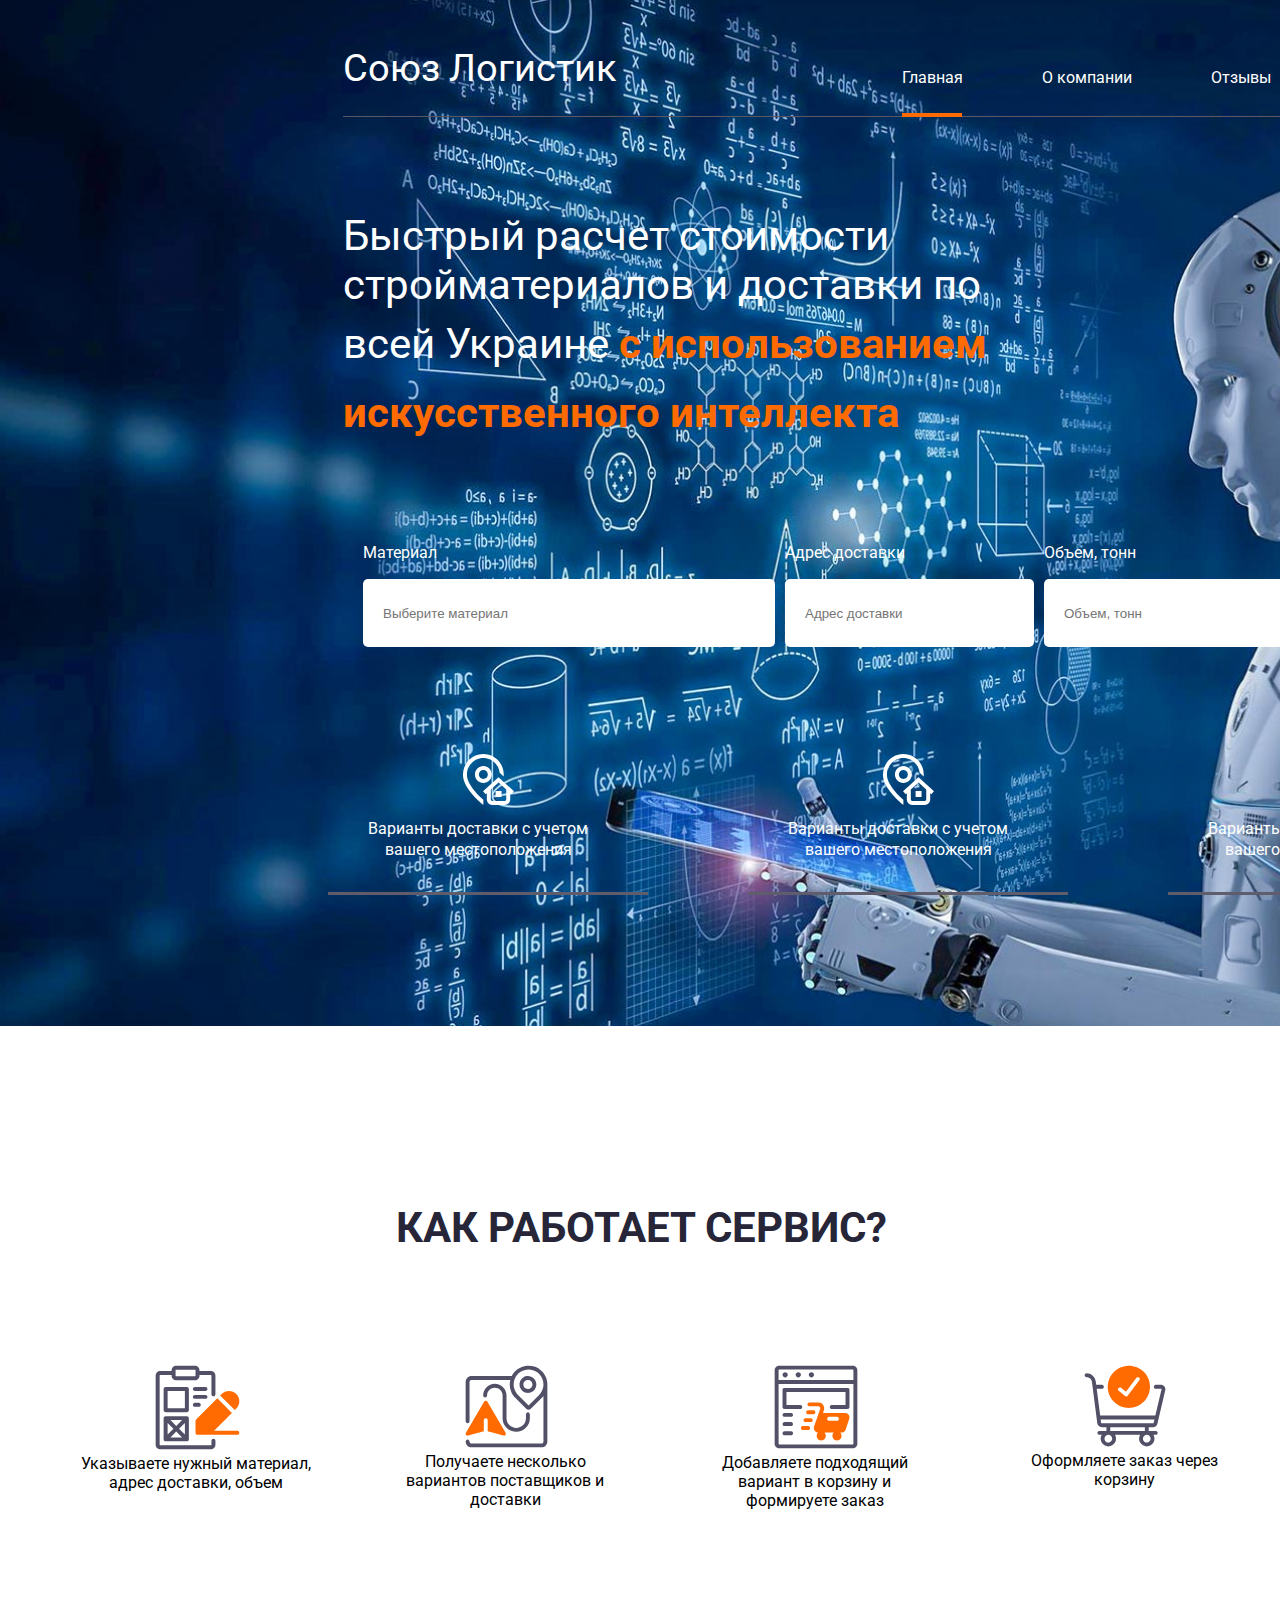
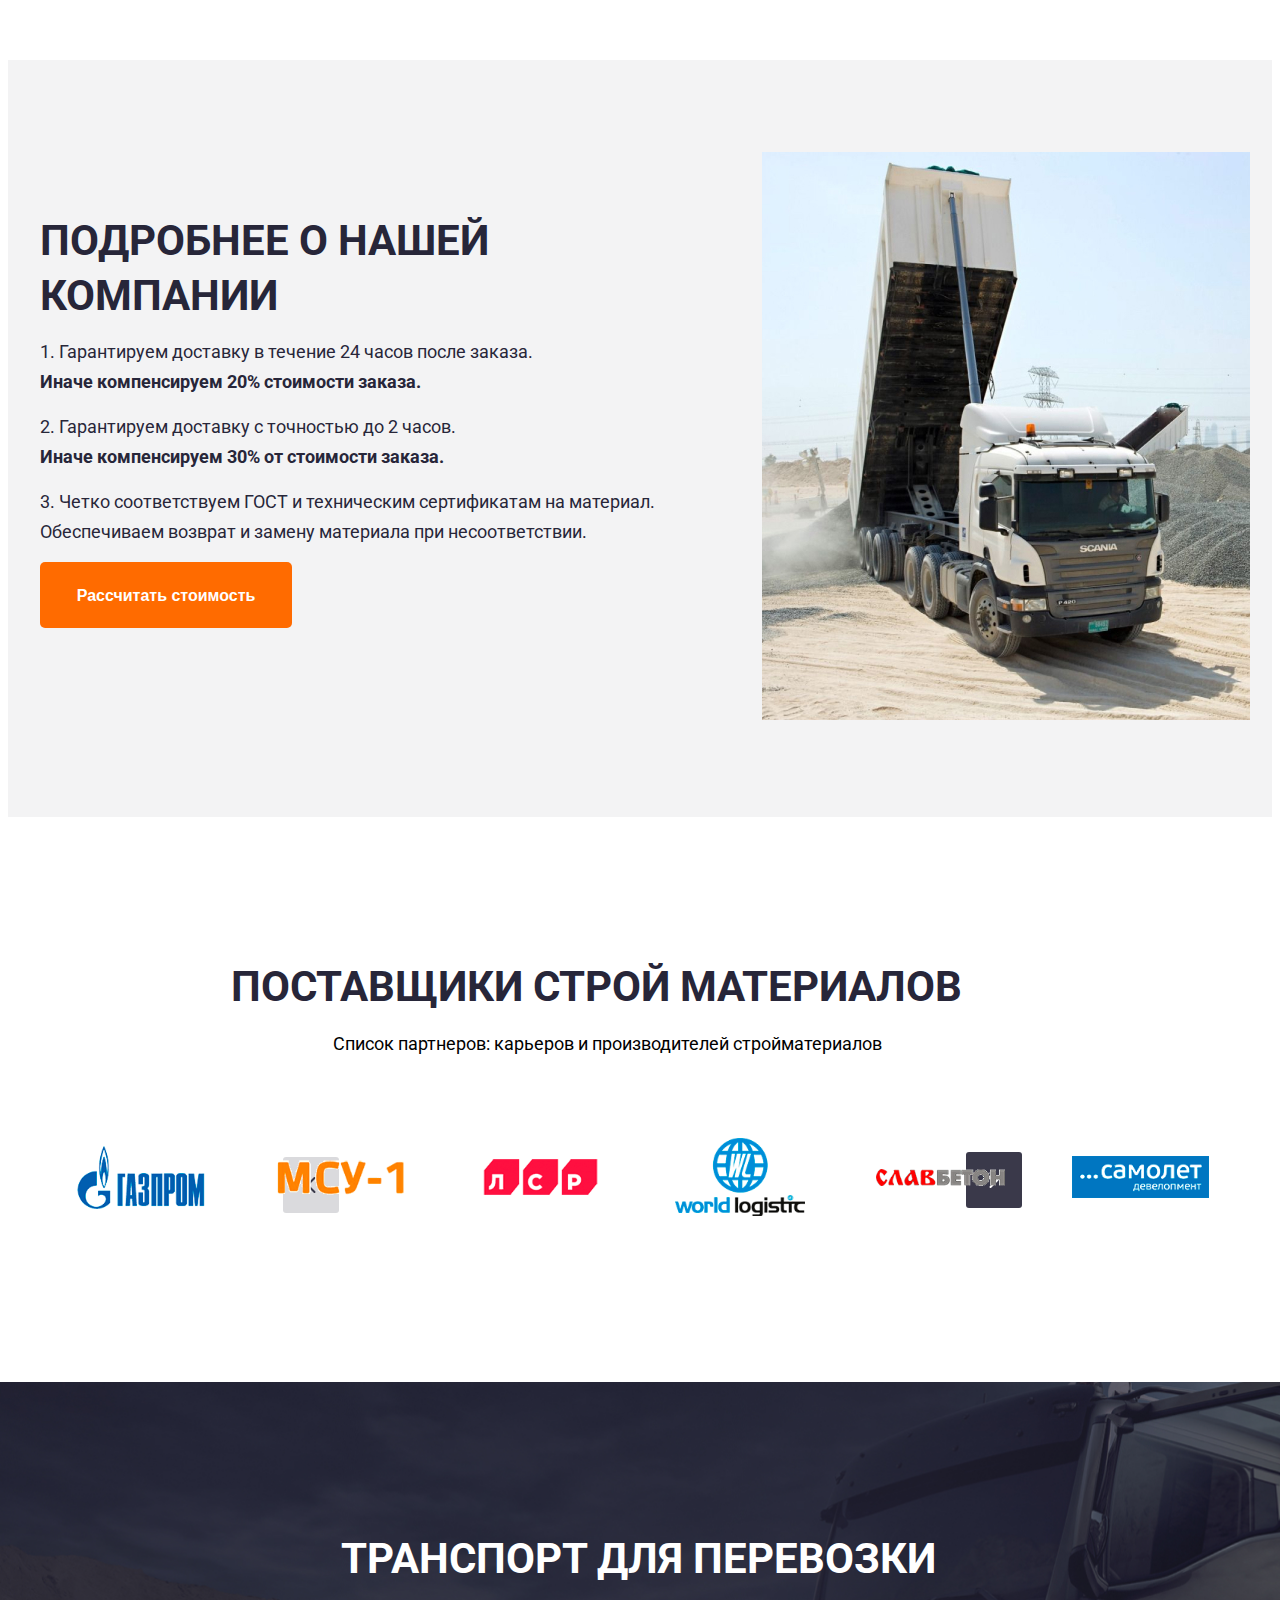
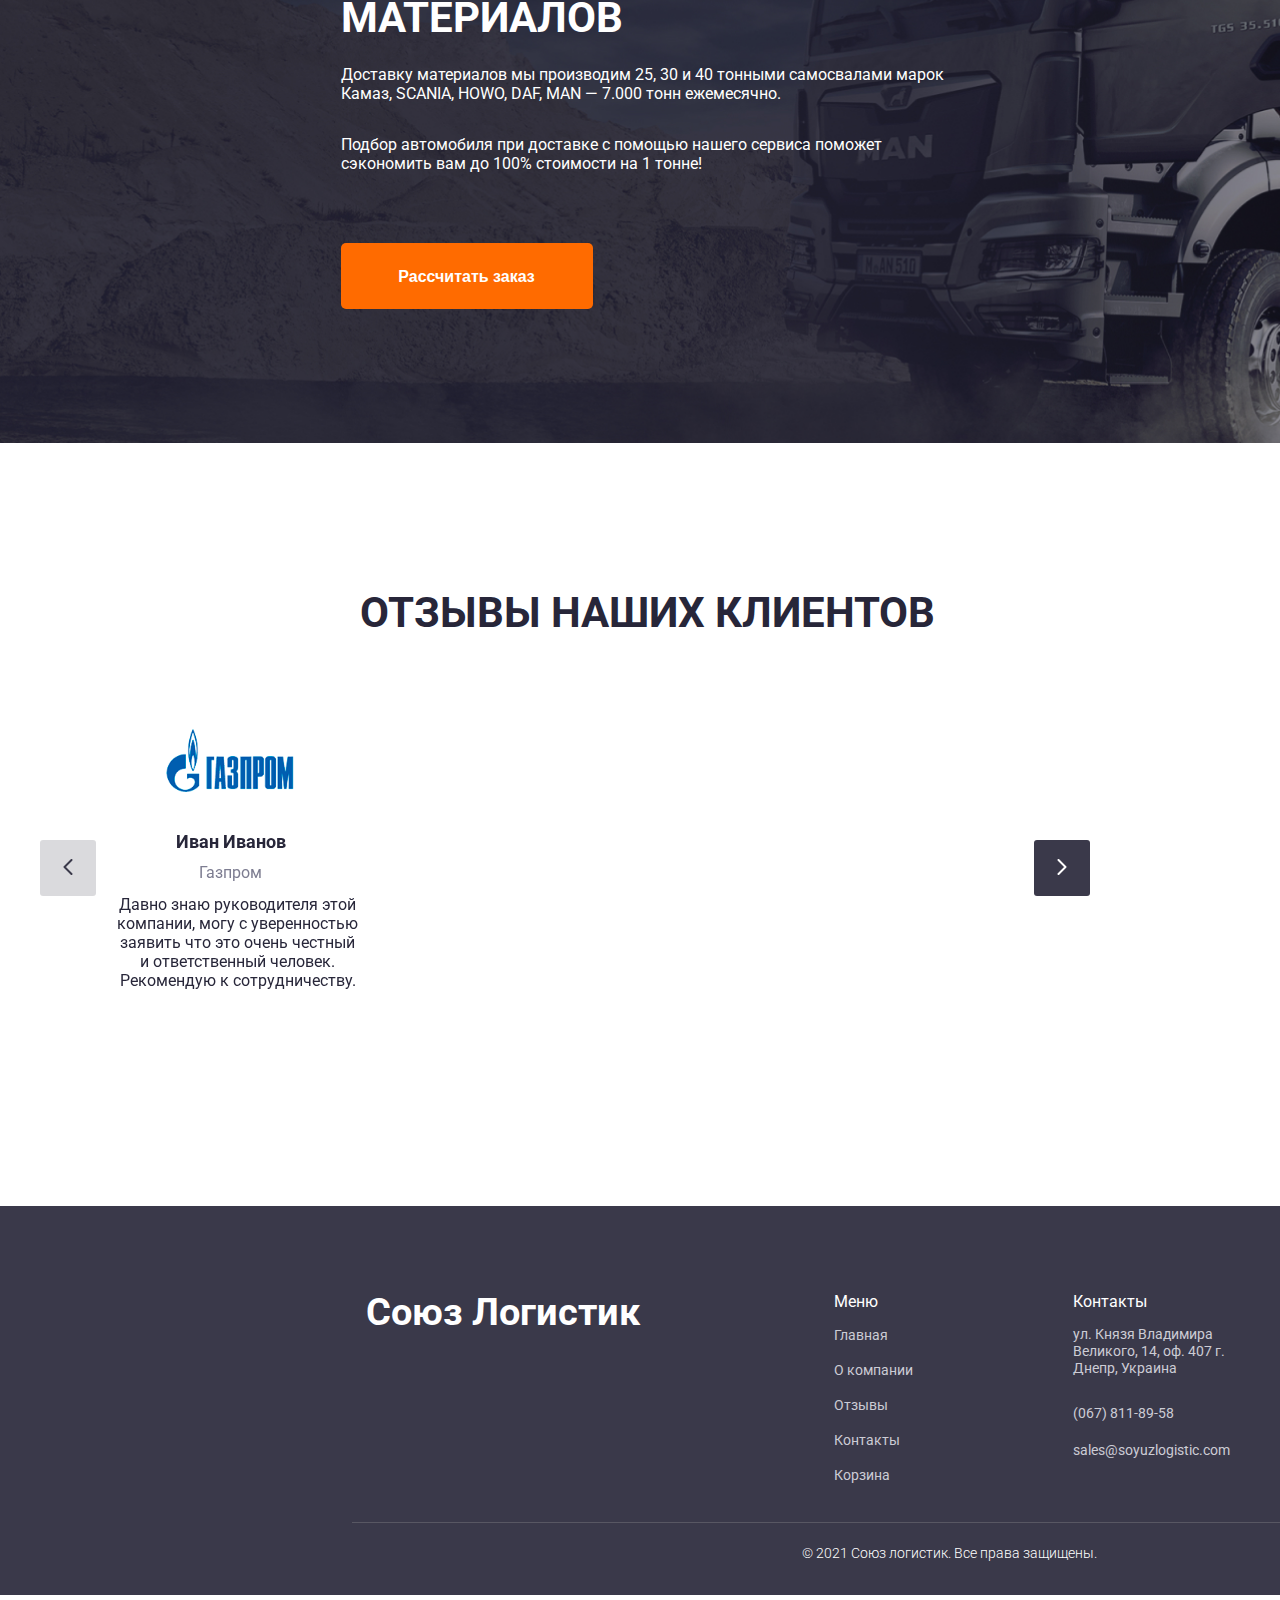
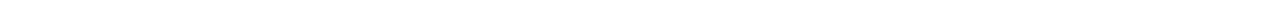
==== commit 9dfd78b2: "corrected order" ====
--- a/index.html
+++ b/index.html
@@ -26,7 +26,9 @@
                     <div class="media__menu-line"></div>
                 </div>
                 <div class="burger__menu">
-                    <img src="images/fi.png">
+                    <div class="close__burger">
+                        <img src="images/fi.png">
+                    </div>
                     <ul>
                         <li><a href="#">Главная</a></li>
                         <li><a href="#">О компании</a></li>
@@ -315,7 +317,6 @@
                         </div>
                     </div>
                 </div>
-                <hr>
                 <div class="footer__end">© 2021 Союз логистик. Все права защищены.</div>
             </div>
         </div>
--- a/css/style.css
+++ b/css/style.css
@@ -50,7 +50,7 @@
 .header__menu ul {
     display: flex;
     margin-top: 68px;
-    margin-left: 240px;
+    margin-left: 245px;
 }
 
 .header__menu li {
@@ -68,7 +68,7 @@
     width: 60px;
     height: 4px;
     background: #FF6B00;
-    top: 44px;
+    top: 45px;
 }
 
 .header__menu li a {
@@ -446,31 +446,6 @@
     align-items: center;
 }
 
-/* .slide2 {
-    width: 130px;
-    height: 35px;
-}
-
-.slide3 {
-    width: 129px;
-    height: 42px;
-}
-
-.slide4 {
-    width: 130px;
-    height: 78px;
-}
-
-.slide5 {
-    width: 129px;
-    height: 17px;
-}
-
-.slide6 {
-    width: 137px;
-    height: 42px;
-} */
-
 .footer {
     background-color: #3A394A;
     width: 1903px;
@@ -480,6 +455,16 @@
 
 .footer__content {
     display: flex;
+    position: relative;
+}
+
+.footer__content::before {
+    content: "";
+    position: absolute;
+    width: 1200px;
+    height: 1px;
+    top: 316px;
+    background-color: #585763;
 }
 
 .footer__logo {
@@ -523,7 +508,7 @@
 
 .footer__contacts {
     margin-top: 88px;
-    margin-left: 132px;
+    margin-left: 160px;
 }
 
 .footer__contacts-title {
@@ -568,6 +553,7 @@
 
 .footer__social {
     margin-top: 88px;
+    margin-left: 150px;
 }
 
 .footer__social-title {
@@ -625,12 +611,23 @@
 }
 
 .header__order-inner .header__icon div {
-    top: 62px;
-    right: 355px;
+    top: 54px;
+    right: 347px;
 }
 
 .order {
     margin-bottom: 150px;
+}
+
+.order__menu::before {
+    content: "";
+    position: absolute;
+    width: 1200px;
+    height: 1px;
+    background-color: #FFFFFF;
+    top: 116px;
+    background: #585763;
+    left: 360px;
 }
 
 .order__inner {
@@ -700,7 +697,7 @@
 }
 
 .contacts__info {
-    width: 373px;
+    width: 350px;
 }
 
 .contacts__form {
@@ -1057,9 +1054,14 @@
     color: #FFFFFF;
 }
 
+.header__order .media__menu {
+    margin-right: 50px;
+}
+
 .media__menu {
     margin-top: 30px;
     margin-left: 12px;
+    display: none;
 }
 
 .media__menu-line {
@@ -1253,6 +1255,11 @@
     display: none;
 }
 
+.burger__menu.active {
+    display: block;
+    position: absolute;
+}
+
 .burger__menu img {
     position: absolute;
     top: 30px;
@@ -1284,19 +1291,48 @@
 }
 
 @media (max-width: 360px) {
+    .order .container {
+        margin: 0;
+    }
+
+    .header__order .media__menu {
+        margin-right: 0;
+        display: block;
+    }
+
+    .container {
+        width: 350px;
+    }
+
+    .reviews__inner {
+        margin-bottom: 50px;
+    }
+
+    .transport .container {
+        width: 350px;
+
+    }
+
+    .reviews .container {
+        width: 350px;
+    }
+
     .slick-initialized {
         padding-left: 55px;
     }
+
     .next-arrow {
         background: #3A394A;
         position: absolute;
         top: -40px;
-        right: 540px;
-    }
+        right: 9870px;
+    }
+
     .prev-arrow {
         top: -40px;
         left: -390px;
     }
+
     .reviews__title {
         margin-left: 0;
         width: 340px;
@@ -1505,7 +1541,6 @@
     .about__info {
         width: 340px;
         margin-right: 0px;
-        margin-top: 150px;
     }
 
 
@@ -1861,7 +1896,7 @@
     }
 
     .footer {
-        width: 360px;
+        width: 343px;
         height: 453px;
     }
 
@@ -1891,17 +1926,18 @@
     }
 
     .header__order {
-        width: 360px;
+        width: 343px;
         height: 78px;
         margin-bottom: 50px;
     }
 
+
     .header__menu {
         display: none;
     }
 
-    .header__order-inner .header__icon div {
+    .header__icon div {
         top: 20px;
-        right: 20px;
+        right: -5px;
     }
 }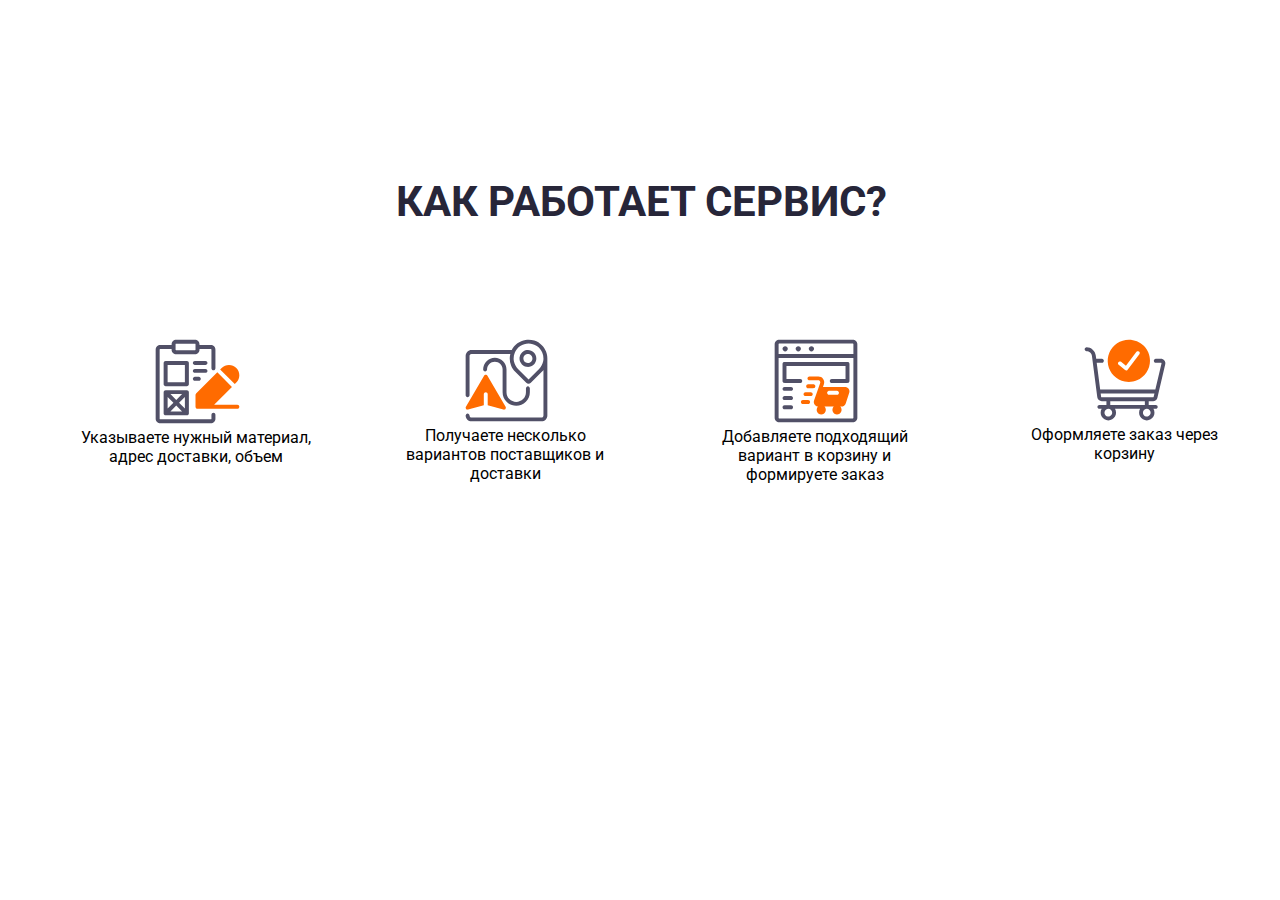
==== commit 6e5a62b4: "added adaptive for service section" ====
--- a/index.html
+++ b/index.html
@@ -17,9 +17,9 @@
 </head>
 
 <body>
-    <header class="header" style="background-image: url(images/S_fde8cedf-3image_story\ 1.jpg)">
-        <div class="container">
-            <div class="header__first">
+    <!-- <header class="header" style="background-image: url(images/S_fde8cedf-3image_story\ 1.jpg)">
+        <div class="container">
+            <div class="header__first"> 
                 <div class="media__menu">
                     <div class="media__menu-line"></div>
                     <div class="media__menu-line"></div>
@@ -92,7 +92,7 @@
                 </div>
             </div>
         </div>
-    </header>
+    </header> -->
     <section class="service">
         <div class="container">
             <div class="service__inner">
@@ -130,7 +130,7 @@
             </div>
         </div>
     </section>
-    <section class="about">
+    <!-- <section class="about">
         <div class="container">
             <div class="about__inner">
                 <div class="about__info">
@@ -320,7 +320,7 @@
                 <div class="footer__end">© 2021 Союз логистик. Все права защищены.</div>
             </div>
         </div>
-    </footer>
+    </footer> -->
 
 
 
--- a/css/style.css
+++ b/css/style.css
@@ -1,5 +1,6 @@
-/* font-family: 'Manrope', sans-serif;
-font-family: 'Roboto', sans-serif; */
+*,
+*::before,
+*::after {}
 
 body {
     font-family: 'Roboto', sans-serif;
@@ -10,7 +11,6 @@
     background-repeat: no-repeat;
     background-size: cover;
     margin-top: -8px;
-    width: 1920px;
     height: 1026px;
     overflow: hidden;
     margin-left: -25px;
@@ -32,6 +32,11 @@
     margin-left: 0;
 }
 
+.header__logo a {
+    text-decoration: none;
+    color: #FFFFFF;
+}
+
 .header__first {
     display: flex;
     position: relative;
@@ -86,6 +91,7 @@
     margin-top: 65px;
     margin-left: 94px;
     display: flex;
+    position: relative;
 }
 
 .header__icon div {
@@ -95,8 +101,8 @@
     height: 20px;
     background-color: #FF6B00;
     color: #FFFFFF;
-    top: 55px;
-    right: -7px;
+    top: -12px;
+    right: -12px;
 }
 
 .header__icon div span {
@@ -448,7 +454,6 @@
 
 .footer {
     background-color: #3A394A;
-    width: 1903px;
     margin-left: -8px;
     overflow: hidden;
 }
@@ -595,11 +600,9 @@
 
 .header__order {
     margin-top: -8px;
-    width: 1920px;
     height: 144px;
     background: #212031;
     opacity: 0.9;
-    width: 1903px;
     overflow: hidden;
     margin-left: -8px;
     margin-bottom: 150px;
@@ -611,8 +614,8 @@
 }
 
 .header__order-inner .header__icon div {
-    top: 54px;
-    right: 347px;
+    top: -12px;
+    right: -12px;
 }
 
 .order {
@@ -702,6 +705,7 @@
 
 .contacts__form {
     width: 741px;
+    margin-left: 105px;
 }
 
 .contacts__title {
@@ -740,8 +744,16 @@
     font-size: 16px;
     line-height: 15px;
     color: #000000;
-    margin-top: 5px;
+    margin-top: 25px;
     display: flex;
+    position: relative;
+}
+
+.contacts__info-phone span,
+.contacts__info-email span {
+    position: absolute;
+    left: 49px;
+    top: 4px;
 }
 
 .contacts__info-email {
@@ -753,6 +765,7 @@
     color: #000000;
     margin-top: 31px;
     display: flex;
+    position: relative;
 }
 
 .contacts__info-message {
@@ -919,7 +932,44 @@
 .basket__price {
     display: flex;
     margin-top: 47px;
-    margin-bottom: 19px;
+    margin-bottom: -10px;
+}
+
+.basket__info {
+    position: relative;
+}
+
+.total__basket-price {
+    display: flex;
+    position: absolute;
+    right: 0;
+}
+
+.total__basket-price p {
+    width: 61px;
+    height: 17px;
+    font-weight: 400;
+    font-size: 18px;
+    line-height: 17px;
+    text-align: right;
+    color: #696969;
+    position: absolute;
+    right: 160px;
+    top: 4px;
+}
+
+.total__basket-price span {
+    width: 167px;
+    height: 23px;
+    font-weight: 700;
+    font-size: 24px;
+    line-height: 23px;
+    text-align: right;
+    color: #000000;
+    position: absolute;
+    right: 0px;
+    top: 15px;
+
 }
 
 .basket__info li {
@@ -940,6 +990,11 @@
     margin-right: 89px;
 }
 
+.basket__info-name div {
+    display: flex;
+    position: relative;
+}
+
 .basket__info-name p {
     width: 52px;
     height: 13px;
@@ -958,7 +1013,9 @@
     line-height: 13px;
     text-align: right;
     color: #000000;
-
+    position: absolute;
+    top: 14px;
+    left: 55px;
 }
 
 .basket__info img {
@@ -1042,6 +1099,7 @@
     border-radius: 5px;
     border: none;
     margin-top: 23px;
+    cursor: pointer;
 }
 
 .basket__form button span {
@@ -1052,6 +1110,10 @@
     line-height: 15px;
     text-transform: uppercase;
     color: #FFFFFF;
+}
+
+li .total__basket-price {
+    display: flex;
 }
 
 .header__order .media__menu {
@@ -1290,9 +1352,1728 @@
     padding-left: 500px;
 }
 
+
+
+@media (max-width: 1600px) {
+    .header__order .container {
+        margin: 0 0 0 200px;
+    }
+
+    .order__menu::before {
+        left: 210px;
+    }
+}
+
+@media (max-width: 1500px) {
+    .header__order .container {
+        margin: 0px 0 0 150px;
+    }
+
+    .order__menu::before {
+        left: 155px;
+    }
+}
+
+@media (max-width: 1400px) {
+    .header__order .container {
+        margin: 0px 0 0 100px;
+    }
+
+    .order__menu::before {
+        left: 105px;
+    }
+}
+
+@media (max-width: 1350px) {
+    .header__order .container {
+        margin: 0px 0 0 50px;
+    }
+
+    .order__menu::before {
+        left: 55px;
+    }
+}
+
+@media (max-width: 1300px) {
+    .header__order .container {
+        margin: 0px 0 0 20px;
+    }
+
+    .order__menu::before {
+        left: 25px;
+    }
+}
+
+@media (max-width: 1250px) {
+    .basket__info ul {
+        padding-left: 200px;
+    }
+
+    .basket__price {
+        margin-left: 210px;
+    }
+
+    .total__basket-price {
+        right: 465px;
+    }
+
+    .basket__form {
+        margin-left: 440px;
+        margin-top: 100px;
+    }
+
+    .basket__box {
+        margin-left: 0px;
+        display: block;
+    }
+
+    .header__order .container {
+        margin: 0px 0 0 5px;
+    }
+
+    .order__menu::before {
+        left: 10px;
+    }
+
+    .header__menu ul {
+        margin-left: 215px;
+    }
+
+    .order__menu::before {
+        width: 1160px;
+    }
+}
+
+@media (max-width: 1200px) {
+    .service__box ul li {
+        width: 480px;
+        height: 250px;
+    }
+
+    .service__box ul {
+        flex-wrap: wrap;
+        padding-left: 230px;
+    }
+
+    .contacts__info-map {
+        margin-left: 20px;
+    }
+
+    .contacts__form {
+        margin-left: 220px;
+    }
+
+    .contacts__info-social {
+        margin-left: 100px;
+    }
+
+    .contacts__info-message {
+        margin-left: 200px;
+        margin-top: 0;
+    }
+
+    .contacts__info-map span {
+        width: 165px;
+    }
+
+    .contacts__info-phone span,
+    .contacts__info-email span {
+        width: 120px;
+    }
+
+    .contacts__info-email {
+        margin-top: 0px;
+        margin-left: 135px;
+    }
+
+    .contacts__info-phone {
+        margin-top: 0px;
+        margin-left: 50px;
+    }
+
+    .contacts__info {
+        display: flex;
+    }
+
+    .contacts__box {
+        display: block;
+    }
+
+    .footer__content::before {
+        width: 1100px;
+        left: 10px;
+    }
+
+    .footer__contacts {
+        margin-left: 140px;
+    }
+
+    .footer__social {
+        margin-left: 80px;
+    }
+
+    .header__menu ul {
+        margin-left: 160px;
+    }
+
+    .order__menu::before {
+        width: 1110px;
+    }
+
+    .order__inner {
+        margin-left: 130px;
+    }
+}
+
+@media (max-width: 1150px) {
+    .total__basket-price {
+        right: 540px;
+    }
+
+    .basket__form {
+        margin-left: 360px;
+    }
+
+    .basket__price {
+        margin-left: 155px;
+    }
+
+    .basket__info ul {
+        padding-left: 150px;
+    }
+
+    .footer__end {
+        margin-left: 400px;
+    }
+
+    .footer__contacts {
+        margin-left: 100px;
+    }
+
+    .footer__content::before {
+        width: 1030px;
+    }
+
+    .footer__menu-title {
+        margin-left: 140px;
+    }
+
+    .footer__menu-list ul {
+        margin-left: 100px;
+    }
+
+    .footer__social {
+        margin-left: 70px;
+    }
+
+    .footer__contacts {
+        margin-left: 120px;
+    }
+
+    .header__menu ul {
+        margin-left: 120px;
+    }
+
+    .order__menu::before {
+        width: 1070px;
+    }
+}
+
+@media (max-width: 1100px) {
+    .service__inner-title {
+        margin-left: 270px;
+    }
+
+    .service__box ul li {
+        width: 515px;
+    }
+
+    .service__box ul {
+        padding-left: 170px;
+    }
+
+    .contacts__form {
+        margin-left: 170px;
+    }
+
+    .contacts__info-social {
+        margin-left: 20px;
+        margin-bottom: 50px;
+    }
+
+    .contacts__info-message {
+        margin-left: 20px;
+        margin-top: 100px;
+    }
+
+    .contacts__info-email {
+        margin-top: -17px;
+        margin-left: 650px;
+    }
+
+    .contacts__info-phone {
+        margin-top: -60px;
+        margin-left: 350px;
+    }
+
+    .contacts__info {
+        display: block;
+    }
+
+    .footer__content::before {
+        width: 990px;
+    }
+
+    .footer__contacts {
+        margin-left: 100px;
+    }
+
+    .header__menu ul {
+        margin-left: 70px;
+    }
+
+    .order__menu::before {
+        width: 1020px;
+    }
+
+    .order__inner {
+        margin-left: 110px;
+    }
+}
+
+@media (max-width: 1050px) {
+    .total__basket-price {
+        right: 580px;
+    }
+
+    .basket__form {
+        margin-left: 320px;
+    }
+
+    .basket__price {
+        margin-left: 120px;
+    }
+
+    .basket__info ul {
+        padding-left: 110px;
+    }
+
+    .footer__social {
+        margin-left: 20px;
+    }
+
+    .footer__contacts {
+        margin-left: 60px;
+    }
+
+    .footer__content::before {
+        width: 910px;
+    }
+
+    .footer__social {
+        margin-left: 50px;
+    }
+
+    .footer__menu-list ul {
+        margin-left: 60px;
+    }
+
+    .footer__menu-title {
+        margin-left: 100px;
+    }
+
+    .order__inner {
+        margin-left: 85px;
+    }
+
+    .header__menu ul {
+        margin-left: 40px;
+    }
+
+    .header__icon {
+        margin-left: 80px;
+    }
+
+    .order__menu::before {
+        width: 980px;
+    }
+}
+
+@media (max-width: 1000px) {
+    .service__inner-title {
+        margin-left: 220px;
+    }
+
+    .service__box ul li {
+        width: 550px;
+    }
+
+    .service__box ul {
+        padding-left: 100px;
+    }
+
+    .total__basket-price {
+        right: 595px;
+    }
+
+    .basket__form {
+        margin-left: 300px;
+    }
+
+    .basket__price {
+        margin-left: 90px;
+    }
+
+    .basket__info ul {
+        padding-left: 80px;
+    }
+
+    .contacts__form {
+        margin-left: 110px;
+    }
+
+    .footer__logo {
+        padding-top: 40px;
+        margin-left: 330px;
+    }
+
+    .footer__content::before {
+        width: 830px;
+        top: 390px;
+        left: 30px;
+    }
+
+    .footer__end {
+        margin-left: 330px;
+    }
+
+    .footer__social {
+        margin: -160px 0 180px 700px;
+    }
+
+    .footer__contacts {
+        margin-left: 360px;
+        margin-top: -220px;
+    }
+
+    .footer__content {
+        display: block;
+    }
+
+    .order__inner {
+        margin-left: 50px;
+    }
+
+    .header__menu {
+        display: none;
+    }
+
+    .media__menu {
+        display: block;
+    }
+
+    .header__logo {
+        margin-left: 250px;
+    }
+
+    .header__icon {
+        margin-left: 250px;
+    }
+}
+
+@media (max-width: 950px) {
+    .basket__form {
+        margin-left: 280px;
+        margin-top: 100px;
+    }
+
+    .total__basket-price {
+        right: 630px;
+    }
+
+    .basket__price {
+        margin-left: 70px;
+    }
+
+    .basket__info ul {
+        padding-left: 60px;
+    }
+
+    .order__inner {
+        margin-left: 20px;
+    }
+
+    .header__logo {
+        margin-left: 225px;
+    }
+}
+
+@media (max-width: 900px) {
+    .service__inner-title {
+        margin-left: 160px;
+    }
+
+    .service__box ul li {
+        width: 230px;
+    }
+
+    .service__box ul {
+        padding-left: 325px;
+        display: block;
+    }
+
+    .total__basket-price {
+        right: 645px;
+    }
+
+    .basket__form {
+        margin-left: 250px;
+    }
+
+    .basket__price {
+        margin-left: 45px;
+    }
+
+    .basket__info ul {
+        padding-left: 30px;
+    }
+
+    .contacts__info-email {
+        margin-left: 600px;
+    }
+
+    .contacts__info-phone {
+        margin-left: 330px;
+    }
+
+    .contacts__form {
+        margin-left: 60px;
+    }
+
+    .footer__content::before {
+        width: 770px;
+    }
+
+    .footer__social {
+        margin: -160px 0 180px 650px;
+    }
+
+    .footer__end {
+        margin-left: 290px;
+    }
+
+    .footer__logo {
+        margin-left: 290px;
+    }
+
+    .order__social-text {
+        font-size: 16px;
+    }
+
+    .order__box-text {
+        width: 728px;
+        font-size: 27px;
+    }
+
+    .order__box-title {
+        font-size: 36px;
+    }
+
+    .order__inner {
+        margin-left: 0px;
+    }
+
+    .header__icon {
+        margin-left: 230px;
+    }
+
+    .header__logo {
+        margin-left: 200px;
+    }
+}
+
+@media (max-width: 850px) {
+    .basket__product {
+        margin-right: 325px;
+    }
+
+    .trash {
+        padding-top: 26px;
+    }
+
+    .basket__info-price,
+    .basket__info-total {
+        padding-top: 40px;
+    }
+
+    .basket__info li {
+        height: 100px;
+        width: 755px;
+    }
+
+    .basket__info-name {
+        padding-top: 20px;
+        margin-right: 70px;
+    }
+
+    .basket__info img {
+        height: 72px;
+        width: 83px;
+    }
+
+    .trash img {
+        width: 24px;
+        height: 24px;
+    }
+
+    .basket__price {
+        margin-left: 15px;
+    }
+
+    .total__basket-price {
+        right: 675px;
+    }
+
+    .basket__form {
+        margin-left: 220px;
+    }
+
+    .basket__info ul {
+        padding-left: 5px;
+    }
+
+    .contacts__info-social {
+        margin-top: -137px;
+        margin-left: 550px;
+        margin-bottom: 130px;
+    }
+
+    .contacts__info-message {
+        margin-left: 320px;
+        margin-top: -150px;
+    }
+
+    .contacts__info-email {
+        margin-left: 20px;
+        margin-top: 40px;
+    }
+
+    .contacts__info-phone {
+        margin-left: 20px;
+        margin-top: 20px;
+    }
+
+    .contacts__form {
+        margin-left: 20px;
+    }
+
+    .footer__content::before {
+        width: 730px;
+    }
+
+    .footer__end {
+        margin-left: 260px;
+    }
+
+    .footer__logo {
+        margin-left: 260px;
+    }
+
+    .footer__contacts {
+        margin-left: 340px;
+    }
+
+    .footer__social {
+        margin: -160px 0 180px 630px;
+    }
+
+    .order__inner {
+        margin-left: -20px;
+    }
+
+    .header__icon {
+        margin-left: 200px;
+    }
+
+    .header__logo {
+        margin-left: 180px;
+    }
+}
+
+@media (max-width: 800px) {
+    .service__inner-title {
+        margin-left: 100px;
+    }
+
+    .service__box ul {
+        padding-left: 285px;
+    }
+
+    .basket__product {
+        margin-right: 260px;
+    }
+
+    .basket__info-price,
+    .basket__info-total {
+        width: 90px;
+    }
+
+    .basket__info li {
+        width: 700px;
+    }
+
+    .basket__info-name {
+        margin-right: 40px;
+    }
+
+    .total__basket-price {
+        right: 695px;
+    }
+
+    .basket__form {
+        margin-left: 200px;
+    }
+
+    .contacts__form {
+        margin-left: 170px;
+    }
+
+    .contacts__form {
+        width: 410px;
+        height: 815px;
+    }
+
+    .contacts__form-end {
+        margin-left: 0px;
+        margin-top: 0px;
+    }
+
+    .contacts__form-box {
+        display: block;
+    }
+
+    .footer__content::before {
+        width: 690px;
+    }
+
+    .footer__end {
+        margin-left: 240px;
+    }
+
+    .footer__logo {
+        margin-left: 240px;
+    }
+
+    .footer__social {
+        margin: -160px 0 180px 590px;
+    }
+
+    .footer__contacts {
+        margin-left: 310px;
+    }
+
+    .order__inner {
+        margin-left: -40px;
+    }
+
+    .header__icon {
+        margin-left: 180px;
+    }
+}
+
+@media (max-width: 750px) {
+
+    .total__basket-price {
+        right: 725px;
+    }
+
+    .basket__form {
+        margin-left: 170px;
+    }
+
+    .basket__info li {
+        width: 635px;
+    }
+
+    .basket__info-total {
+        margin-right: 40px;
+    }
+
+    .basket__product {
+        margin-right: 235px;
+        margin-left: 20px;
+    }
+
+    .basket__info-name {
+        width: 140px;
+    }
+
+    .footer__end {
+        margin-left: 210px;
+    }
+
+    .footer__logo {
+        margin-left: 210px;
+    }
+
+    .footer__social {
+        margin: -160px 0 180px 550px;
+    }
+
+    .footer__contacts {
+        margin-left: 280px;
+    }
+
+    .footer__menu-title {
+        margin-left: 70px;
+    }
+
+    .footer__menu-list ul {
+        margin-left: 30px;
+    }
+
+    .order__inner {
+        margin-left: -60px;
+    }
+
+    .header__icon {
+        margin-left: 150px;
+    }
+
+    .header__logo {
+        margin-left: 125px;
+    }
+}
+
+@media (max-width: 700px) {
+    .service__box ul {
+        padding-left: 220px;
+        display: block;
+    }
+
+    .service__inner-title {
+        margin-left: 60px;
+    }
+
+    .basket__info li {
+        width: 595px;
+    }
+
+    .basket__info-total {
+        margin-right: 20px;
+    }
+
+    .basket__info-price {
+        margin-right: 25px;
+    }
+
+    .total__basket-price {
+        right: 745px;
+    }
+
+    .basket__form {
+        margin-left: 150px;
+    }
+
+    .contacts__form {
+        margin-left: 130px;
+    }
+
+    .contacts__info-message {
+        margin-left: 20px;
+        margin-top: 60px;
+    }
+
+    .contacts__info-social {
+        margin-top: 60px;
+        margin-left: 20px;
+        margin-bottom: 80px;
+    }
+
+    .footer__content::before {
+        width: 600px;
+    }
+
+    .footer__end {
+        margin-left: 180px;
+    }
+
+    .footer__logo {
+        margin-left: 180px;
+    }
+
+    .footer__social {
+        margin: -160px 0 180px 500px;
+    }
+
+    .footer__contacts {
+        margin-left: 250px;
+    }
+
+    .footer__menu-title {
+        margin-left: 40px;
+    }
+
+    .footer__menu-list ul {
+        margin-left: 0px;
+    }
+
+    .order__inner {
+        margin-left: -90px;
+    }
+
+    .header__icon {
+        margin-left: 130px;
+    }
+
+    .header__logo {
+        margin-left: 100px;
+    }
+}
+
+@media (max-width: 650px) {
+    .service__box ul {
+        padding-left: 200px;
+    }
+
+    .service__inner-title {
+        margin-left: 30px;
+    }
+
+    .basket__info-total {
+        font-size: 14px;
+    }
+
+    .basket__product {
+        margin-right: 205px;
+    }
+
+    .basket__info li {
+        width: 560px;
+    }
+
+    .basket__info-price {
+        margin-right: 15px;
+        font-size: 14px;
+    }
+
+    .basket__info-name {
+        margin-right: 20px;
+    }
+
+    .total__basket-price {
+        right: 775px;
+    }
+
+    .basket__form {
+        margin-left: 120px;
+    }
+
+    .footer__content::before {
+        width: 550px;
+    }
+
+    .footer__end {
+        margin-left: 150px;
+    }
+
+    .footer__logo {
+        margin-left: 150px;
+    }
+
+    .footer__social {
+        margin: -160px 0 180px 450px;
+    }
+
+    .footer__contacts {
+        margin-left: 200px;
+    }
+
+    .order__box-img {
+        margin-left: 350px;
+    }
+
+    .order__box-title {
+        margin-left: 210px;
+    }
+
+    .order__social-link ul {
+        display: flex;
+        margin-left: 295px;
+    }
+
+    .order__box-text {
+        width: 620px;
+        font-size: 23px;
+        margin-left: 100px;
+    }
+
+    .order__social-text {
+        width: 780px;
+    }
+
+    .header__icon {
+        margin-left: 100px;
+    }
+
+    .header__logo {
+        margin-left: 70px;
+    }
+}
+
+@media (max-width: 600px) {
+    .service__box ul {
+        padding-left: 170px;
+    }
+
+    .service__inner-title {
+        margin-left: 10px;
+        font-size: 36px;
+    }
+
+    .basket__info li {
+        width: 520px;
+    }
+
+    .basket__price-name {
+        margin-right: 55px;
+    }
+
+    .basket__info-price {
+        margin-right: 5px;
+    }
+
+    .trash img {
+        padding-left: 0;
+    }
+
+    .basket__info-total {
+        margin-right: 0px;
+    }
+
+    .total__basket-price {
+        right: 805px;
+    }
+
+    .basket__form {
+        margin-left: 90px;
+    }
+
+    .contacts__form {
+        margin-left: 75px;
+    }
+
+    .footer__content::before {
+        top: 460px;
+    }
+
+    .footer__content::before {
+        width: 480px;
+    }
+
+    .footer__end {
+        margin-left: 125px;
+    }
+
+    .footer__social-title {
+        display: none;
+    }
+
+    .footer__logo {
+        margin-left: 125px;
+    }
+
+    .footer__contacts {
+        margin-left: 320px;
+    }
+
+    .footer__menu-title {
+        margin-left: 130px;
+    }
+
+    .footer__menu-list ul {
+        margin-left: 90px;
+    }
+
+    .footer__social {
+        margin: 60px 0 60px 250px;
+    }
+
+    .order__social-link ul {
+        margin-left: 255px;
+    }
+
+    .order__social-text {
+        width: 594px;
+        margin-left: 75px;
+        height: 38px;
+    }
+
+    .order__box-text {
+        width: 545px;
+    }
+
+    .order__box-img {
+        margin-left: 320px;
+    }
+
+    .order__box-title {
+        width: 330px;
+    }
+
+    .header__logo {
+        margin-left: 30px;
+    }
+}
+
+@media (max-width: 550px) {
+    .service__box ul {
+        padding-left: 125px;
+    }
+
+    .service__inner-title {
+        margin-left: 30px;
+        width: 420px;
+        font-size: 36px;
+    }
+
+    .service__box ul {
+        padding-left: 145px;
+    }
+
+    .service__inner-title {
+        margin-left: 0px;
+        width: 515px;
+        font-size: 36px;
+    }
+
+    .total__basket-price {
+        right: 825px;
+    }
+
+    .basket__form {
+        margin-left: 70px;
+    }
+
+    .close {
+        display: block;
+        position: absolute;
+        left: 450px;
+        top: 0px;
+    }
+
+    .trash img {
+        display: none;
+    }
+
+    .basket__info-total {
+        margin-right: 0px;
+        position: absolute;
+        left: 400px;
+        top: 50px;
+    }
+
+    .basket__info-price {
+        width: 70px;
+        position: absolute;
+        left: 260px;
+        top: 50px;
+    }
+
+    .basket__info ul {
+        position: relative;
+    }
+
+    .basket__info-price {
+        width: 70px;
+    }
+
+    .basket__info-name span {
+        top: 36px;
+        left: -10px;
+    }
+
+    .basket__info li {
+        height: 115px;
+        width: 490px;
+    }
+
+    .basket__price {
+        display: none;
+    }
+
+    .contacts__form {
+        margin-left: 20px;
+    }
+
+    .contacts__form {
+        margin-left: 50px;
+    }
+
+    .footer__content::before {
+        width: 440px;
+    }
+
+    .footer__social {
+        margin: 60px 0 60px 210px;
+    }
+
+    .footer__end {
+        margin-left: 95px;
+    }
+
+    .footer__logo {
+        margin-left: 95px;
+    }
+
+    .footer__contacts {
+        margin-left: 290px;
+    }
+
+    .footer__menu-title {
+        margin-left: 100px;
+    }
+
+    .footer__menu-list ul {
+        margin-left: 60px;
+    }
+
+    .order__social-link ul {
+        margin-left: 225px;
+    }
+
+    .order__social-text {
+        margin-left: 45px;
+    }
+
+    .order__box-text {
+        margin-left: 70px;
+    }
+
+    .order__box-img {
+        margin-left: 290px;
+    }
+
+    .order__box-title {
+        margin-left: 180px;
+    }
+
+    .header__icon {
+        margin-left: 70px;
+        margin-top: 33px;
+    }
+
+    .header__logo {
+        margin-left: 20px;
+        margin-top: 20px;
+    }
+
+    .header__order {
+        height: 90px;
+    }
+
+}
+
+@media (max-width: 530px) {
+    .total__basket-price {
+        right: 840px;
+    }
+
+    .basket__form {
+        margin-left: 55px;
+    }
+
+    .close {
+        left: 420px;
+    }
+
+    .basket__info li {
+        width: 460px;
+    }
+
+    .basket__info-total {
+        left: 380px;
+    }
+
+    .basket__info-price {
+        left: 250px;
+    }
+
+    .order__social-link {
+        margin-top: 0px;
+    }
+
+    .order__box-title {
+        font-size: 30px;
+    }
+
+    .order__box-text {
+        width: 450px;
+        height: 70px;
+        margin-left: 120px;
+    }
+
+    .order__social-text {
+        margin-left: 140px;
+        width: 400px;
+    }
+}
+
+@media (max-width: 500px) {
+    .basket__info-total::before {
+        content: 'Итого:';
+        width: 46px;
+        height: 13px;
+        font-weight: 400;
+        font-size: 14px;
+        line-height: 13px;
+        color: #646464;
+        display: block;
+        margin-bottom: 5px;
+    }
+
+    .basket__info-price::before {
+        content: 'Цена:';
+        width: 40px;
+        height: 13px;
+        font-weight: 400;
+        font-size: 14px;
+        line-height: 13px;
+        color: #646464;
+        display: block;
+        margin-bottom: 5px;
+    }
+
+    .basket__title {
+        margin-bottom: 40px;
+        margin-left: 150px;
+    }
+
+    .total__basket-price {
+        right: 855px;
+    }
+
+    .basket__form {
+        margin-left: 40px;
+    }
+
+    .close {
+        left: 365px;
+    }
+
+    .basket__info li {
+        width: 405px;
+    }
+
+    .basket__info-total {
+        left: 325px;
+        top: 32px;
+    }
+
+    .basket__info-price {
+        left: 230px;
+        top: 32px;
+    }
+
+    .contacts__form-title {
+        padding-top: 25px;
+        padding-left: 15px;
+        margin-bottom: 80px;
+    }
+
+    .contacts__form-end input {
+        max-width: 285px;
+    }
+
+    .contacts__form {
+        width: 355px;
+    }
+
+    .contacts__form-box {
+        padding-left: 15px;
+    }
+
+    .contacts__form {
+        margin-left: 20px;
+    }
+
+    .footer__content::before {
+        width: 390px;
+    }
+
+    .footer__social {
+        margin: 60px 0 60px 180px;
+    }
+
+    .footer__end {
+        margin-left: 60px;
+    }
+
+    .footer__logo {
+        margin-left: 60px;
+    }
+
+    .footer__contacts {
+        margin-left: 250px;
+    }
+
+    .footer__menu-title {
+        margin-left: 70px;
+    }
+
+    .footer__menu-list ul {
+        margin-left: 30px;
+    }
+
+    .order__inner {
+        margin-left: -105px;
+    }
+
+    .header__logo {
+        margin-left: 0px;
+    }
+
+    .header__icon {
+        margin-left: 50px;
+    }
+}
+
+@media (max-width: 450px) {
+    .service__box ul {
+        padding-left: 85px;
+    }
+
+    .service__inner-title {
+        width: 380px;
+    }
+
+    .close {
+        top: -10px;
+        left: 335px;
+    }
+
+    .basket__info li {
+        width: 375px;
+    }
+
+    .basket__info-total {
+        left: 300px;
+    }
+
+    .basket__info-price {
+        left: 200px;
+    }
+
+    .basket__info img {
+        margin-right: 10px;
+        padding-top: 20px;
+    }
+
+    .total__basket-price {
+        right: 885px;
+    }
+
+    .basket__form {
+        margin-left: 10px;
+    }
+
+    .contacts__form {
+        width: 325px;
+    }
+
+    .contacts__form-end button {
+        width: 300px;
+    }
+
+    .contacts__form-end input {
+        max-width: 260px;
+    }
+
+    .contacts__form-first input {
+        width: 260px;
+        padding-left: 30px;
+    }
+
+    .footer__menu-title {
+        margin-top: 50px;
+    }
+
+    .footer__content::before {
+        width: 340px;
+        top: 420px;
+    }
+
+    .footer__end {
+        margin-left: 40px;
+    }
+
+    .footer__social {
+        margin: 60px 0 60px 140px;
+    }
+
+    .footer__logo {
+        margin-left: 10px;
+    }
+
+    .footer__contacts {
+        margin-left: 210px;
+    }
+
+    .footer__menu-title {
+        margin-left: 40px;
+    }
+
+    .footer__menu-list ul {
+        margin-left: 0px;
+    }
+
+    .order__social-text {
+        margin-left: 225px;
+        width: 235px;
+        height: 60px;
+    }
+
+    .order__box-text {
+        width: 325px;
+        height: 90px;
+        margin-left: 180px;
+    }
+
+    .order__box-title {
+        font-size: 27px;
+        height: 40px;
+    }
+
+    .order {
+        margin-bottom: 50px;
+    }
+
+    .order__inner {
+        margin-left: -155px;
+    }
+
+    .header__logo {
+        margin-left: 0px;
+        font-size: 30px;
+        margin-top: 24px;
+    }
+
+    .header__order .media__menu {
+        margin-right: 25px;
+    }
+
+    .header__icon {
+        margin-left: 25px;
+    }
+}
+
+@media (max-width: 400px) {
+    .service__box ul {
+        padding-left: 70px;
+    }
+
+    .service__inner-title {
+        width: 365px;
+    }
+
+    .basket__form button {
+        margin-left: 10px;
+        width: 314px;
+    }
+
+    .basket__form input {
+        margin-left: 10px;
+        max-width: 280px;
+        height: 60px;
+    }
+
+    .basket__form {
+        width: 335px;
+        margin-left: 20px;
+    }
+
+    .close {
+        left: 300px;
+    }
+
+    .basket__info li {
+        width: 345px;
+    }
+
+    .basket__info-total {
+        left: 265px;
+    }
+
+    .basket__info-price {
+        left: 175px;
+    }
+
+    .basket__info ul {
+        padding-left: 0px;
+    }
+
+    .contacts__form {
+        margin-left: 0px;
+    }
+
+    .contacts__info-social {
+        margin-left: 0px;
+    }
+
+    .contacts__info-message {
+        margin-left: 0px;
+    }
+
+    .contacts__info-email {
+        margin-left: 0px;
+    }
+
+    .contacts__info-map {
+        margin-left: 0px;
+    }
+
+    .contacts__info-phone {
+        margin-left: 0px;
+    }
+
+    .footer__content::before {
+        width: 315px;
+    }
+
+    .footer__contacts {
+        margin-left: 180px;
+    }
+
+    .header__order .media__menu {
+        margin-right: 0px;
+    }
+
+    .header__order .media__menu {
+        margin-right: 0px;
+    }
+
+    .header__icon {
+        margin-left: 0px;
+    }
+}
+
 @media (max-width: 360px) {
-    .order .container {
-        margin: 0;
+    .service__box ul {
+        padding-left: 40px;
+    }
+
+    .service__inner-title {
+        width: 315px;
+    }
+
+    .service__box ul {
+        padding-left: 50px;
+    }
+
+    .service__inner-title {
+        width: 330px;
+    }
+
+    .basket__info-price {
+        left: 155px;
+    }
+
+    .basket__info-name span {
+        top: 35px;
+    }
+
+    .basket__info-name p {
+        margin-top: 16px;
+    }
+
+    .close {
+        left: 285px;
+    }
+
+    .basket__info img {
+        padding-left: 5px;
+    }
+
+    .basket__info li {
+        width: 320px;
+    }
+
+    .basket__info-name span {
+        top: 34px;
+        left: -14px;
+        font-size: 12px;
+    }
+
+    .basket__info-name p {
+        font-size: 12px;
+    }
+
+    .basket__info-price::before,
+    .basket__info-total::before {
+        font-size: 12px;
+    }
+
+    .basket__info-total {
+        font-size: 12px;
+        left: 250px;
+    }
+
+    .basket__info-price {
+        font-size: 12px;
+    }
+
+    .basket__title {
+        margin-top: 0px;
+        margin-left: 85px;
+    }
+
+    .basket__form button {
+        width: 299px;
+    }
+
+    .basket__form input {
+        max-width: 265px;
+    }
+
+    .basket__form {
+        width: 325px;
+        margin-left: 0px;
+    }
+
+    .contacts__form {
+        margin-left: 10px;
+    }
+
+    .contacts__form {
+        height: 780px;
+        width: 295px;
+    }
+
+    .contacts__form-end button {
+        width: 265px;
+    }
+
+    .contacts__form-end input {
+        height: 150px;
+        padding-left: 10px;
+    }
+
+    .contacts__form-first input {
+        width: 260px;
+        padding-left: 10px;
+    }
+
+    .contacts__form-end input {
+        max-width: 250px;
+    }
+
+    .contacts__form-title {
+        padding-left: 5px;
+        margin-bottom: 70px;
+    }
+
+    .contacts__form-box {
+        padding-left: 5px;
     }
 
     .header__order .media__menu {
@@ -1571,287 +3352,8 @@
         display: block;
     }
 
-    .service__box ul li {
-        list-style: none;
-        margin-bottom: 25px;
-    }
-
-    .service .container {
-        width: 320px;
-    }
-
-    .service__inner-title {
-        width: 310px;
-        height: 74px;
-        font-weight: 700;
-        font-size: 32px;
-        line-height: 37px;
-        text-align: center;
-        text-transform: uppercase;
-        color: #272639;
-        margin-left: 0px;
-        margin-bottom: 35px;
-    }
-
-    .service__box ul {
-        display: block;
-    }
-
-    .close img {
-        width: 19px;
-        height: 19px;
-    }
-
-    .close {
-        display: block;
-    }
-
-    .basket .container {
-        width: 330px;
-    }
-
-    .basket__info-total::before {
-        content: 'Итого:';
-        width: 46px;
-        height: 13px;
-        font-weight: 400;
-        font-size: 14px;
-        line-height: 13px;
-        color: #646464;
-        display: block;
-        margin-bottom: 5px;
-    }
-
-    .basket__info-price::before {
-        content: 'Цена:';
-        width: 40px;
-        height: 13px;
-        font-weight: 400;
-        font-size: 14px;
-        line-height: 13px;
-        color: #646464;
-        display: block;
-        margin-bottom: 5px;
-    }
-
-    .basket__info img {
-        width: 80px;
-        height: 62px;
-        margin-right: 10px;
-        padding-left: 5px;
-        padding-top: 20px;
-    }
-
-    .trash {
-        display: none;
-    }
-
-    .basket__form .basket__form-title {
-        padding-top: 33px;
-        padding-left: 0px;
-    }
-
-    .basket__form button {
-        margin-left: 0px;
-    }
-
-    .basket__form div {
-        padding-left: 0px;
-    }
-
-    .basket__form input {
-        margin-left: 0px;
-    }
-
-    .basket__form {
-        margin-left: 0px;
-        width: 335px;
-    }
-
-    .basket__info-total {
-        margin-right: 0px;
-        width: 78px;
-        height: 13px;
-        font-weight: 400;
-        font-size: 14px;
-        line-height: 13px;
-        color: #000000;
-        position: absolute;
-        right: 15px;
-        top: 195px;
-    }
-
-    .basket__info-price {
-        width: 68px;
-        height: 13px;
-        font-weight: 400;
-        font-size: 14px;
-        line-height: 13px;
-        color: #000000;
-        margin-right: 0px;
-        position: absolute;
-        left: 175px;
-        top: 195px;
-    }
-
-    .basket__info-name {
-
-        padding-top: 20px;
-        line-height: 15px;
-        margin-right: 0px;
-        width: 148px;
-        height: 30px;
-        font-weight: 400;
-        font-size: 16px;
-        color: #000000;
-    }
-
-    .basket__info li {
-        width: 328px;
-        height: 107px;
-        background: #FAFAFA;
-        border-radius: 5px;
-    }
-
-    .basket__info-name p {
-        display: block;
-        height: 0px;
-        margin-top: 10px;
-    }
-
-    .basket__info {
-        margin-left: -45px;
-    }
-
-    .basket__title {
-        margin-top: 37px;
-        margin-left: 85px;
-    }
-
-    .basket__price {
-        display: none;
-    }
-
-    .basket__box {
-        margin-left: 0px;
-        display: block;
-    }
-
-    .contacts {
-        margin-bottom: 350px;
-    }
-
-    .contacts .container {
-        width: 360px;
-    }
-
-    .contacts__inner {
-        width: 360px;
-    }
-
-    .contacts__form {
-        width: 330px;
-    }
-
-    .contacts__form-title {
-        padding-top: 40px;
-        padding-left: 85px;
-        margin-bottom: 60px;
-    }
-
-    .contacts__form-box div {
-        margin-top: 50px;
-    }
-
-    .contacts__message {
-        margin-left: -15px;
-        margin-top: 50px;
-    }
-
-    .contacts__form-end input {
-        padding-left: 35px;
-        margin-left: -15px;
-        max-width: 285px;
-    }
-
-    .contacts__form-end button {
-        margin-top: 20px;
-        margin-left: -15px;
-    }
-
-    .contacts__form-box {
-        padding-left: 0px;
-        display: block;
-    }
-
-    .contacts__info-social {
-        margin-left: 10px;
-    }
-
-    .contacts__info-message {
-        margin-left: 10px;
-    }
-
-    .contacts__info-map,
-    .contacts__info-phone,
-    .contacts__info-email {
-        margin-left: 10px;
-    }
-
-    .contacts__title {
-        margin-bottom: 50px;
-        margin-left: 75px;
-        margin-top: 30px;
-    }
-
-    .contacts__box {
-        display: block;
-    }
-
-    .order__social-link ul {
-        margin-left: 55px;
-    }
-
-    .order__social-text {
-        margin-left: 0;
-        width: 340px;
-        height: 90px;
-        font-weight: 300;
-        font-size: 20px;
-        text-align: center;
-        color: #000000;
-
-    }
-
-    .order__box-text {
-        margin-left: 0;
-        width: 340px;
-        height: 75px;
-        font-weight: 300;
-        font-size: 20px;
-        text-align: center;
-        color: #000000;
-    }
-
-    .order__box-img {
-        margin-left: 125px;
-    }
-
-    .order {
-        margin-left: -155px;
-        margin-bottom: 50px;
-    }
-
-    .order__box-title {
-        width: 306px;
-        height: 47px;
-        font-weight: 400;
-        font-size: 32px;
-        line-height: 147.69%;
-        text-align: center;
-        color: #000000;
-        margin-left: 20px;
-
+    .order__inner {
+        margin-left: -170px;
     }
 
     .footer__end {
@@ -1864,8 +3366,8 @@
     }
 
     .footer__social-link {
-        margin-top: -25px;
-        margin-left: 135px;
+        margin-top: 0px;
+        margin-left: 0px;
     }
 
     .footer__social-title {
@@ -1888,20 +3390,34 @@
 
     .footer__logo {
         padding-top: 49px;
-        padding-left: 15px;
-        font-size: 38px;
+        padding-left: 0px !important;
+        font-size: 30px;
         line-height: 36px;
         text-align: center;
         color: #FFFFFF;
     }
 
-    .footer {
-        width: 343px;
-        height: 453px;
+    .footer__content::before {
+        width: 315px;
+        left: 10px;
     }
 
     .footer__content {
         display: block;
+    }
+
+    .footer__end {
+        margin-left: 35px;
+        margin-top: 20px;
+        font-size: 12px;
+    }
+
+    .footer__contacts-street {
+        font-size: 12px;
+    }
+
+    .footer__contacts-email {
+        font-size: 12px;
     }
 
     .header__order hr {
@@ -1926,7 +3442,7 @@
     }
 
     .header__order {
-        width: 343px;
+        width: 360px;
         height: 78px;
         margin-bottom: 50px;
     }
@@ -1940,4 +3456,104 @@
         top: 20px;
         right: -5px;
     }
+}
+
+@media (max-width: 340px) {
+    .basket__form button {
+        width: 285px;
+    }
+
+    .basket__form {
+        width: 305px;
+        height: 695px;
+    }
+
+    .basket__form input {
+        max-width: 250px;
+    }
+
+    .close {
+        left: 260px;
+    }
+
+    .basket__info li {
+        width: 295px;
+    }
+
+    .basket__info-total {
+        left: 225px;
+    }
+
+    .contacts__form {
+        margin-left: 0px;
+    }
+
+    .footer__contacts-street {
+        width: 160px;
+        font-size: 14px;
+    }
+
+    .footer__content::before {
+        width: 290px;
+    }
+
+    .footer__logo {
+        padding-top: 35px;
+        font-size: 28px;
+    }
+
+    .footer__contacts {
+        margin-left: 150px;
+    }
+
+    .footer__end {
+        margin-left: 25px;
+    }
+
+    .header__logo {
+        margin-left: 25px;
+        margin-right: 25px;
+    }
+}
+
+@media (max-width: 320px) {
+    .service__box ul {
+        padding-left: 25px;
+    }
+
+    .service__inner-title {
+        width: 295px;
+    }
+
+    .basket__title {
+        margin-left: 60px;
+    }
+
+    .basket__info li {
+        width: 285px;
+    }
+
+    .close {
+        left: 255px;
+    }
+
+    .basket__info-total {
+        left: 220px;
+    }
+
+    .basket__form {
+        width: 285px;
+    }
+
+    .basket__form button {
+        width: 269px;
+    }
+
+    .basket__form input {
+        max-width: 235px;
+    }
+
+    .order__inner {
+        margin-left: -190px;
+    }
 }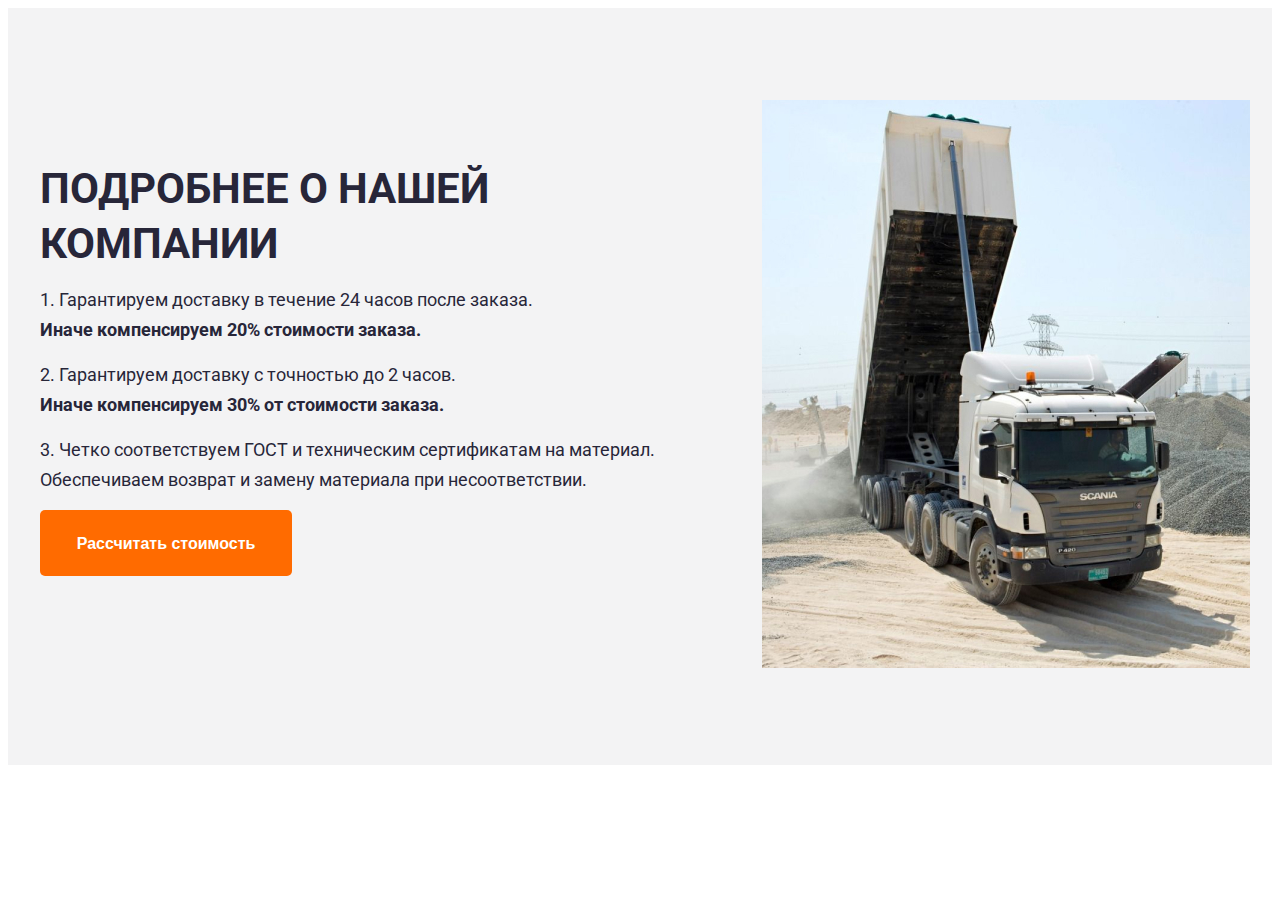
==== commit 9f4acb41: "added adaptive for section about" ====
--- a/index.html
+++ b/index.html
@@ -93,7 +93,7 @@
             </div>
         </div>
     </header> -->
-    <section class="service">
+    <!-- <section class="service">
         <div class="container">
             <div class="service__inner">
                 <div class="service__inner-title">Как работает сервис?</div>
@@ -129,8 +129,8 @@
                 </div>
             </div>
         </div>
-    </section>
-    <!-- <section class="about">
+    </section> -->
+    <section class="about">
         <div class="container">
             <div class="about__inner">
                 <div class="about__info">
@@ -157,7 +157,7 @@
             </div>
         </div>
     </section>
-    <section class="suppliers">
+    <!-- <section class="suppliers">
         <div class="paginator-center text-color text-center">
             <ul>
                 <li class="prev"><img src="images/left-arrow.svg" alt=""></li>
--- a/css/style.css
+++ b/css/style.css
@@ -1405,6 +1405,34 @@
 }
 
 @media (max-width: 1250px) {
+    .about__image {
+        padding-left: 350px;
+        padding-bottom: 40px;
+    }
+
+    .about__info-btn {
+        padding-left: 20px;
+    }
+
+    .about__info-title {
+        width: 700px;
+        padding-top: 20px;
+        padding-left: 240px;
+    }
+
+    .about__info-text {
+        width: 1035px;
+        padding-left: 20px;
+    }
+
+    .about__inner br {
+        display: none;
+    }
+
+    .about__inner {
+        display: block;
+    }
+
     .basket__info ul {
         padding-left: 200px;
     }
@@ -1526,6 +1554,18 @@
 }
 
 @media (max-width: 1150px) {
+    .about__image {
+        padding-left: 290px;
+    }
+
+    .about__info-title {
+        padding-left: 200px;
+    }
+
+    .about__info-text {
+        width: 980px;
+    }
+
     .total__basket-price {
         right: 540px;
     }
@@ -1642,6 +1682,18 @@
 }
 
 @media (max-width: 1050px) {
+    .about__info-text {
+        width: 880px;
+    }
+
+    .about__image {
+        padding-left: 260px;
+    }
+
+    .about__info-title {
+        padding-left: 150px;
+    }
+
     .total__basket-price {
         right: 580px;
     }
@@ -1782,6 +1834,14 @@
 }
 
 @media (max-width: 950px) {
+    .about__image {
+        padding-left: 210px;
+    }
+
+    .about__info-title {
+        padding-left: 110px;
+    }
+
     .basket__form {
         margin-left: 280px;
         margin-top: 100px;
@@ -1809,6 +1869,18 @@
 }
 
 @media (max-width: 900px) {
+    .about__image {
+        padding-left: 180px;
+    }
+
+    .about__info-text {
+        width: 800px;
+    }
+
+    .about__info-title {
+        padding-left: 85px;
+    }
+
     .service__inner-title {
         margin-left: 160px;
     }
@@ -1893,6 +1965,14 @@
 }
 
 @media (max-width: 850px) {
+    .about__image {
+        padding-left: 160px;
+    }
+
+    .about__info-title {
+        padding-left: 55px;
+    }
+
     .basket__product {
         margin-right: 325px;
     }
@@ -2000,7 +2080,28 @@
     }
 }
 
+@media (max-width: 825px) {
+    .about__info-text {
+        width: 700px;
+    }
+
+    .about__info-title {
+        padding-left: 25px;
+    }
+
+}
+
 @media (max-width: 800px) {
+    .about__image {
+        padding-left: 120px;
+    }
+
+    .about__info-title {
+        width: 430px;
+        padding-left: 170px;
+        text-align: center;
+    }
+
     .service__inner-title {
         margin-left: 100px;
     }
@@ -2082,6 +2183,13 @@
 }
 
 @media (max-width: 750px) {
+    .about__info-text {
+        width: 630px;
+    }
+
+    .about__info-title {
+        padding-left: 130px;
+    }
 
     .total__basket-price {
         right: 725px;
@@ -2146,6 +2254,26 @@
 }
 
 @media (max-width: 700px) {
+    .about__info-title {
+        padding-left: 110px;
+    }
+
+    .about__image {
+        padding-left: 80px;
+    }
+
+    .about__info-btn button {
+        margin-top: 25px;
+    }
+
+    .about__info-text {
+        width: 600px;
+    }
+
+    .about__info-text br {
+        display: block;
+    }
+
     .service__box ul {
         padding-left: 220px;
         display: block;
@@ -2232,6 +2360,14 @@
 }
 
 @media (max-width: 650px) {
+    .about__image {
+        padding-left: 50px;
+    }
+
+    .about__info-title {
+        padding-left: 80px;
+    }
+
     .service__box ul {
         padding-left: 200px;
     }
@@ -2322,6 +2458,25 @@
 }
 
 @media (max-width: 600px) {
+    .about__info-title {
+        padding-left: 30px;
+        font-size: 32px;
+    }
+
+    .about__image img {
+        width: 458px;
+        height: 548px;
+    }
+
+    .about__image {
+        padding-left: 30px;
+    }
+
+    .about__info-text {
+        width: 450px;
+        font-size: 16px;
+    }
+
     .service__box ul {
         padding-left: 170px;
     }
@@ -2575,6 +2730,29 @@
 }
 
 @media (max-width: 530px) {
+
+    .about__image img {
+        width: 418px;
+        height: 518px;
+    }
+
+    .about__info-text+.about__info-text {
+        margin-top: 20px;
+    }
+
+    .about__info-text {
+        width: 395px;
+        font-size: 16px;
+    }
+
+    .about__info-text br {
+        display: none;
+    }
+
+    .about__image {
+        padding-left: 15px;
+    }
+
     .total__basket-price {
         right: 840px;
     }
@@ -2620,6 +2798,20 @@
 }
 
 @media (max-width: 500px) {
+    .about__image {
+        padding-left: 40px;
+    }
+
+    .about__image img {
+        width: 368px;
+        height: 468px;
+    }
+
+    .about__info-title {
+        padding-left: 10px;
+        font-size: 32px;
+    }
+
     .basket__info-total::before {
         content: 'Итого:';
         width: 46px;
@@ -2739,6 +2931,29 @@
 }
 
 @media (max-width: 450px) {
+    .about__image img {
+        width: 348px;
+        height: 448px;
+    }
+
+    .about__image {
+        padding-left: 15px;
+    }
+
+    .about__info-text+.about__info-text {
+        margin-top: 30px;
+    }
+
+    .about__info-text {
+        width: 350px;
+    }
+
+    .about__info-title {
+        padding-left: 30px;
+        font-size: 32px;
+        width: 340px;
+    }
+
     .service__box ul {
         padding-left: 85px;
     }
@@ -2868,6 +3083,27 @@
 }
 
 @media (max-width: 400px) {
+    .about__info-btn button {
+        margin-top: 60px;
+    }
+
+    .about__image img {
+        width: 318px;
+        height: 428px;
+    }
+
+    .about__info-text+.about__info-text {
+        margin-top: 40px;
+    }
+
+    .about__info-text {
+        width: 310px;
+    }
+
+    .about__info-title {
+        padding-left: 5px;
+    }
+
     .service__box ul {
         padding-left: 70px;
     }
@@ -2958,6 +3194,22 @@
 }
 
 @media (max-width: 360px) {
+    .about__image img {
+        border-radius: 5px;
+        width: 298px;
+        height: 388px;
+    }
+
+    .about__info-text {
+        width: 280px;
+        font-size: 14px;
+    }
+
+    .about__info-title {
+        width: 290px;
+        height: 155px;
+    }
+
     .service__box ul {
         padding-left: 40px;
     }
@@ -3298,60 +3550,6 @@
         margin-top: -8px;
     }
 
-    .about__image img {
-        width: 320px;
-        height: 365px;
-        padding-left: 7px;
-        margin-top: -60px;
-    }
-
-    .about__info-text {
-        padding-left: 10px;
-    }
-
-    .about__info-btn button {
-        margin-left: 10px;
-        margin-top: 40px;
-        width: 315px;
-    }
-
-    .about {
-        margin-left: -8px;
-    }
-
-    .about__info {
-        width: 340px;
-        margin-right: 0px;
-    }
-
-
-
-    .about__info-text {
-        width: 330px;
-        height: 180px;
-        font-weight: 400;
-        font-size: 18px;
-        line-height: 41px;
-        color: #272639;
-    }
-
-    .about__info-title {
-        width: 305px;
-        height: 136px;
-        font-weight: 700;
-        font-size: 32px;
-        text-align: center;
-        text-transform: uppercase;
-        color: #272639;
-        margin-bottom: 30px;
-        margin-left: 10px;
-        padding-top: 48px;
-    }
-
-    .about__inner {
-        display: block;
-    }
-
     .order__inner {
         margin-left: -170px;
     }
@@ -3459,6 +3657,20 @@
 }
 
 @media (max-width: 340px) {
+    .about__image img {
+        width: 268px;
+        height: 338px;
+    }
+
+    .about__info-text {
+        width: 265px;
+    }
+
+    .about__info-title {
+        width: 280px;
+        height: 155px;
+    }
+
     .basket__form button {
         width: 285px;
     }
@@ -3517,6 +3729,15 @@
 }
 
 @media (max-width: 320px) {
+    .about__image img {
+        width: 258px;
+        height: 328px;
+    }
+
+    .about__info-title {
+        width: 270px;
+    }
+
     .service__box ul {
         padding-left: 25px;
     }
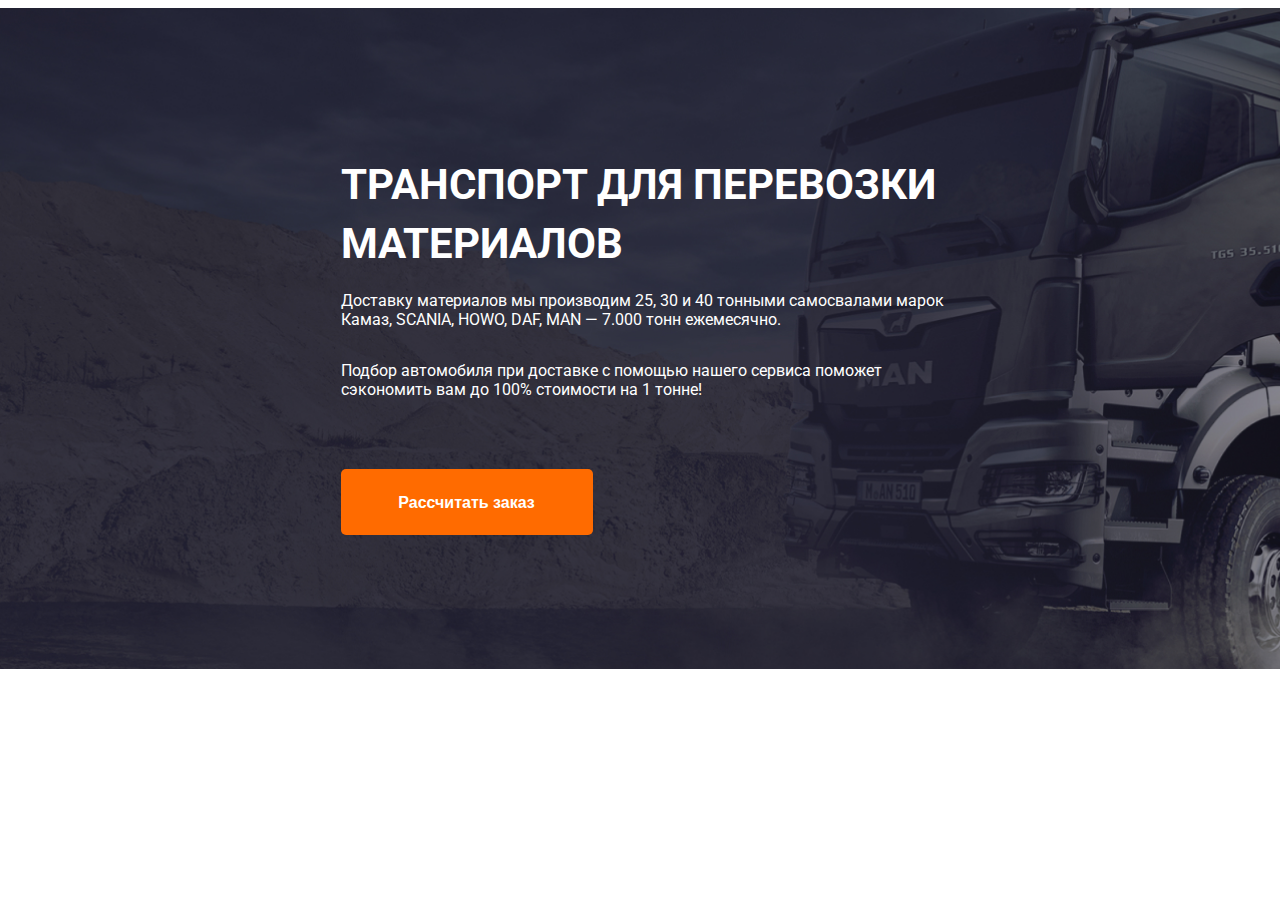
==== commit 4dae8653: "added adaptive for section transport" ====
--- a/index.html
+++ b/index.html
@@ -129,7 +129,7 @@
                 </div>
             </div>
         </div>
-    </section> -->
+    </section>
     <section class="about">
         <div class="container">
             <div class="about__inner">
@@ -157,7 +157,7 @@
             </div>
         </div>
     </section>
-    <!-- <section class="suppliers">
+    <section class="suppliers">
         <div class="paginator-center text-color text-center">
             <ul>
                 <li class="prev"><img src="images/left-arrow.svg" alt=""></li>
@@ -190,7 +190,7 @@
                 </div>
             </div>
         </div>
-    </section>
+    </section> -->
     <section class="transport">
         <div class="container">
             <div class="transport__inner">
@@ -211,7 +211,7 @@
             </div>
         </div>
     </section>
-    <section class="reviews">
+    <!-- <section class="reviews">
         <div class="container">
             <div class="reviews__inner">
                 <div class="reviews__title">
--- a/css/style.css
+++ b/css/style.css
@@ -1473,6 +1473,14 @@
 }
 
 @media (max-width: 1200px) {
+    .transport__inner {
+        margin-left: -70px;
+    }
+
+    .transport {
+        background-position: -140px;
+    }
+
     .service__box ul li {
         width: 480px;
         height: 250px;
@@ -1620,6 +1628,14 @@
 }
 
 @media (max-width: 1100px) {
+    .transport__inner {
+        margin-left: -110px;
+    }
+
+    .transport {
+        background-position: -240px;
+    }
+
     .service__inner-title {
         margin-left: 270px;
     }
@@ -1752,6 +1768,14 @@
 }
 
 @media (max-width: 1000px) {
+    .transport__inner {
+        margin-left: -160px;
+    }
+
+    .transport {
+        background-position: -320px;
+    }
+
     .service__inner-title {
         margin-left: 220px;
     }
@@ -1869,6 +1893,14 @@
 }
 
 @media (max-width: 900px) {
+    .transport__inner {
+        margin-left: -200px;
+    }
+
+    .transport {
+        background-position: -430px;
+    }
+
     .about__image {
         padding-left: 180px;
     }
@@ -2092,6 +2124,14 @@
 }
 
 @media (max-width: 800px) {
+    .transport__inner {
+        margin-left: -260px;
+    }
+
+    .transport {
+        background-position: -510px;
+    }
+
     .about__image {
         padding-left: 120px;
     }
@@ -2183,6 +2223,14 @@
 }
 
 @media (max-width: 750px) {
+    .transport__inner {
+        margin-left: -280px;
+    }
+
+    .transport {
+        background-position: -570px;
+    }
+
     .about__info-text {
         width: 630px;
     }
@@ -2254,6 +2302,14 @@
 }
 
 @media (max-width: 700px) {
+    .transport__inner {
+        margin-left: -310px;
+    }
+
+    .transport {
+        background-position: -620px;
+    }
+
     .about__info-title {
         padding-left: 110px;
     }
@@ -2360,6 +2416,18 @@
 }
 
 @media (max-width: 650px) {
+    .transport__title {
+        width: 595px;
+    }
+
+    .transport__text {
+        width: 580px;
+    }
+
+    .transport {
+        background-position: -680px;
+    }
+
     .about__image {
         padding-left: 50px;
     }
@@ -2458,6 +2526,20 @@
 }
 
 @media (max-width: 600px) {
+    .transport__title {
+        width: 536px;
+        padding-top: 50px;
+        margin-bottom: 120px;
+    }
+
+    .transport__text {
+        width: 540px;
+    }
+
+    .transport {
+        background-position: -730px;
+    }
+
     .about__info-title {
         padding-left: 30px;
         font-size: 32px;
@@ -2582,6 +2664,14 @@
 }
 
 @media (max-width: 550px) {
+    .transport {
+        background-position: -780px;
+    }
+
+    .transport__text {
+        width: 450px;
+    }
+
     .service__box ul {
         padding-left: 125px;
     }
@@ -2798,6 +2888,20 @@
 }
 
 @media (max-width: 500px) {
+    .transport__text {
+        width: 410px;
+    }
+
+    .transport__inner {
+        margin-left: -60px;
+    }
+
+    .transport {
+        background-position: -700px;
+        height: 591px;
+        width: 1400px;
+    }
+
     .about__image {
         padding-left: 40px;
     }
@@ -2931,6 +3035,25 @@
 }
 
 @media (max-width: 450px) {
+    .transport__title {
+        margin-bottom: 90px;
+    }
+
+    .transport__btn button {
+        margin-top: -5px;
+    }
+
+    .transport {
+        background-position: -640px;
+        height: 525px;
+        width: 1400px;
+    }
+
+    .transport__text {
+        width: 370px;
+        font-size: 14px;
+    }
+
     .about__image img {
         width: 348px;
         height: 448px;
@@ -3083,6 +3206,15 @@
 }
 
 @media (max-width: 400px) {
+    .transport__text {
+        width: 330px;
+        font-size: 14px;
+    }
+
+    .transport__btn button {
+        margin-top: 10px;
+    }
+
     .about__info-btn button {
         margin-top: 60px;
     }
@@ -3194,6 +3326,22 @@
 }
 
 @media (max-width: 360px) {
+    .transport__text {
+        width: 300px;
+        font-size: 14px;
+    }
+
+    .transport__title {
+        margin-bottom: 90px;
+        font-size: 40px;
+        width: 330px;
+        text-align: center;
+    }
+
+    .transport__inner {
+        margin-left: -490px;
+    }
+
     .about__image img {
         border-radius: 5px;
         width: 298px;
@@ -3339,11 +3487,6 @@
 
     .reviews__inner {
         margin-bottom: 50px;
-    }
-
-    .transport .container {
-        width: 350px;
-
     }
 
     .reviews .container {
@@ -3514,42 +3657,6 @@
         display: none;
     }
 
-    .transport__btn button {
-        width: 345px;
-        margin-top: 38px;
-        margin-left: 7px;
-    }
-
-    .transport__text {
-        width: 338px;
-        height: 110px;
-        font-weight: 400;
-        font-size: 16px;
-        color: #FFFFFF;
-        margin-left: 10px;
-    }
-
-    .transport__title {
-        width: 340px;
-        height: 108px;
-        font-weight: 700;
-        font-size: 32px;
-        line-height: 36px;
-        text-align: center;
-        text-transform: uppercase;
-        color: #FFFFFF;
-        padding-top: 70px;
-        padding-bottom: 18px;
-    }
-
-    .transport {
-        width: 360px;
-        margin-left: -8px;
-        margin-bottom: 150px;
-        height: 600px;
-        margin-top: -8px;
-    }
-
     .order__inner {
         margin-left: -170px;
     }
@@ -3657,6 +3764,11 @@
 }
 
 @media (max-width: 340px) {
+    .transport__title {
+        font-size: 36px;
+        width: 305px;
+    }
+
     .about__image img {
         width: 268px;
         height: 338px;
@@ -3729,6 +3841,11 @@
 }
 
 @media (max-width: 320px) {
+    .transport__title {
+        font-size: 36px;
+        width: 295px;
+    }
+
     .about__image img {
         width: 258px;
         height: 328px;
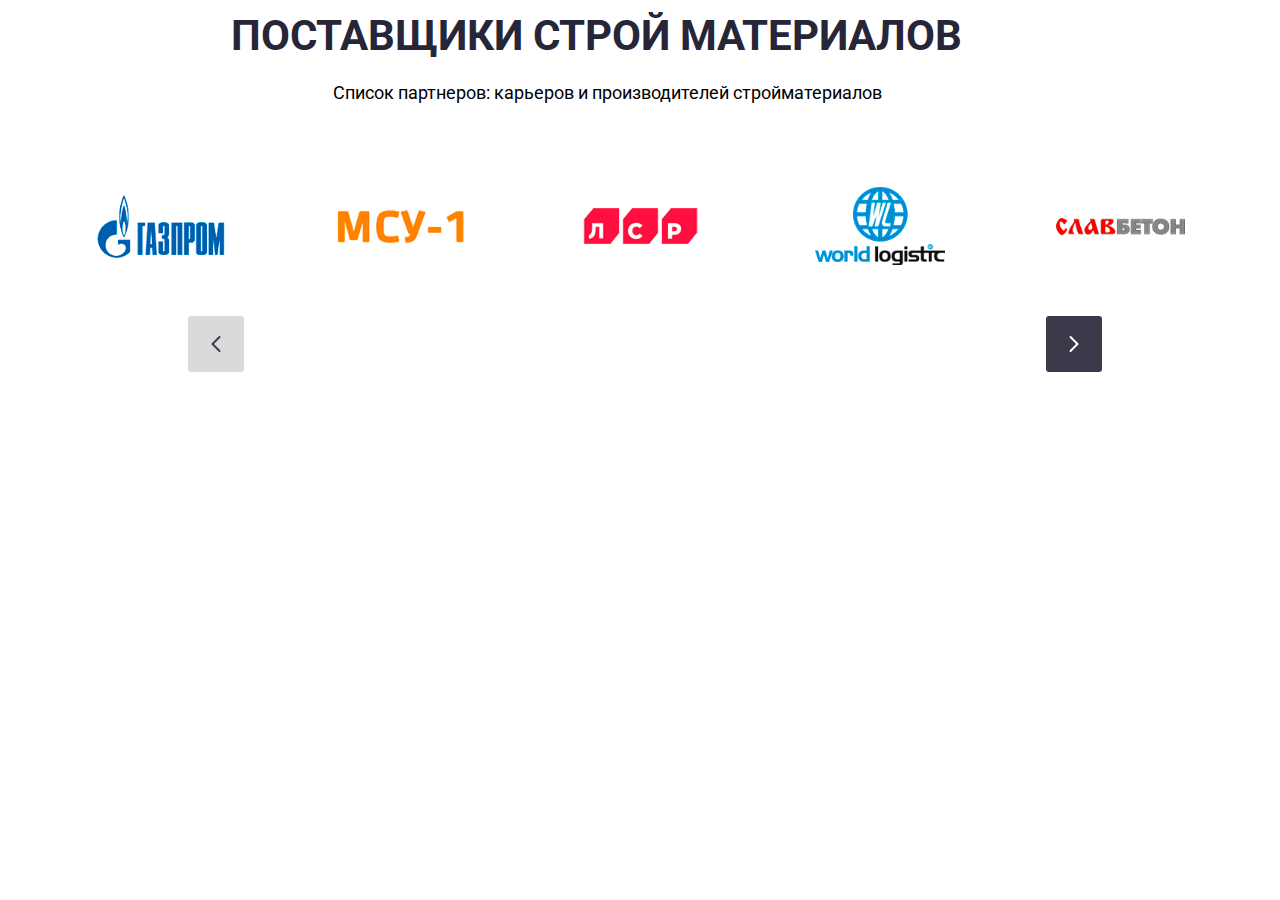
==== commit 36039cb6: "added adaptive for suppliers section up to 1050px" ====
--- a/index.html
+++ b/index.html
@@ -92,8 +92,11 @@
                 </div>
             </div>
         </div>
-    </header> -->
-    <!-- <section class="service">
+        <div class="button-down">
+            <img src="images/down-arrow.png" alt="">
+        </div>
+    </header>
+    <section class="service">
         <div class="container">
             <div class="service__inner">
                 <div class="service__inner-title">Как работает сервис?</div>
@@ -156,7 +159,7 @@
                 </div>
             </div>
         </div>
-    </section>
+    </section> -->
     <section class="suppliers">
         <div class="paginator-center text-color text-center">
             <ul>
@@ -190,8 +193,8 @@
                 </div>
             </div>
         </div>
-    </section> -->
-    <section class="transport">
+    </section>
+    <!-- <section class="transport">
         <div class="container">
             <div class="transport__inner">
                 <div class="transport__title">
@@ -211,7 +214,7 @@
             </div>
         </div>
     </section>
-    <!-- <section class="reviews">
+    <section class="reviews">
         <div class="container">
             <div class="reviews__inner">
                 <div class="reviews__title">
--- a/css/style.css
+++ b/css/style.css
@@ -14,6 +14,7 @@
     height: 1026px;
     overflow: hidden;
     margin-left: -25px;
+    position: relative;
 }
 
 .container {
@@ -1352,15 +1353,53 @@
     padding-left: 500px;
 }
 
-
+.button-down {
+    width: 100px;
+    height: 78px;
+    border-radius: 50px;
+    background-color: #FFFFFF;
+    position: absolute;
+    left: 890px;
+    top: 984px;
+}
+
+.button-down img {
+    margin-left: 38px;
+    margin-top: 20px;
+}
+
+
+@media (max-width: 1700px) {
+    .next {
+        background: #3A394A;
+        position: absolute;
+        right: 250px;
+        top: 300px;
+    }
+
+    .prev {
+        position: absolute;
+        top: 300px;
+        left: 250px;
+    }
+}
 
 @media (max-width: 1600px) {
+
     .header__order .container {
         margin: 0 0 0 200px;
     }
 
     .order__menu::before {
         left: 210px;
+    }
+
+    .next {
+        right: 220px;
+    }
+
+    .prev {
+        left: 220px;
     }
 }
 
@@ -1371,6 +1410,14 @@
 
     .order__menu::before {
         left: 155px;
+    }
+
+    .next {
+        right: 170px;
+    }
+
+    .prev {
+        left: 180px;
     }
 }
 
@@ -1473,6 +1520,26 @@
 }
 
 @media (max-width: 1200px) {
+    .suppliers__text {
+        margin-left: 225px;
+    }
+
+    .suppliers__title {
+        margin-left: 130px;
+    }
+
+    .slide {
+        justify-content: space-between;
+    }
+
+    .suppliers__title {
+        margin-left: 170px;
+    }
+
+    .suppliers__text {
+        margin-left: 270px;
+    }
+
     .transport__inner {
         margin-left: -70px;
     }
@@ -1698,6 +1765,10 @@
 }
 
 @media (max-width: 1050px) {
+    .suppliers__slider {
+        max-width: 1140px;
+    }
+
     .about__info-text {
         width: 880px;
     }
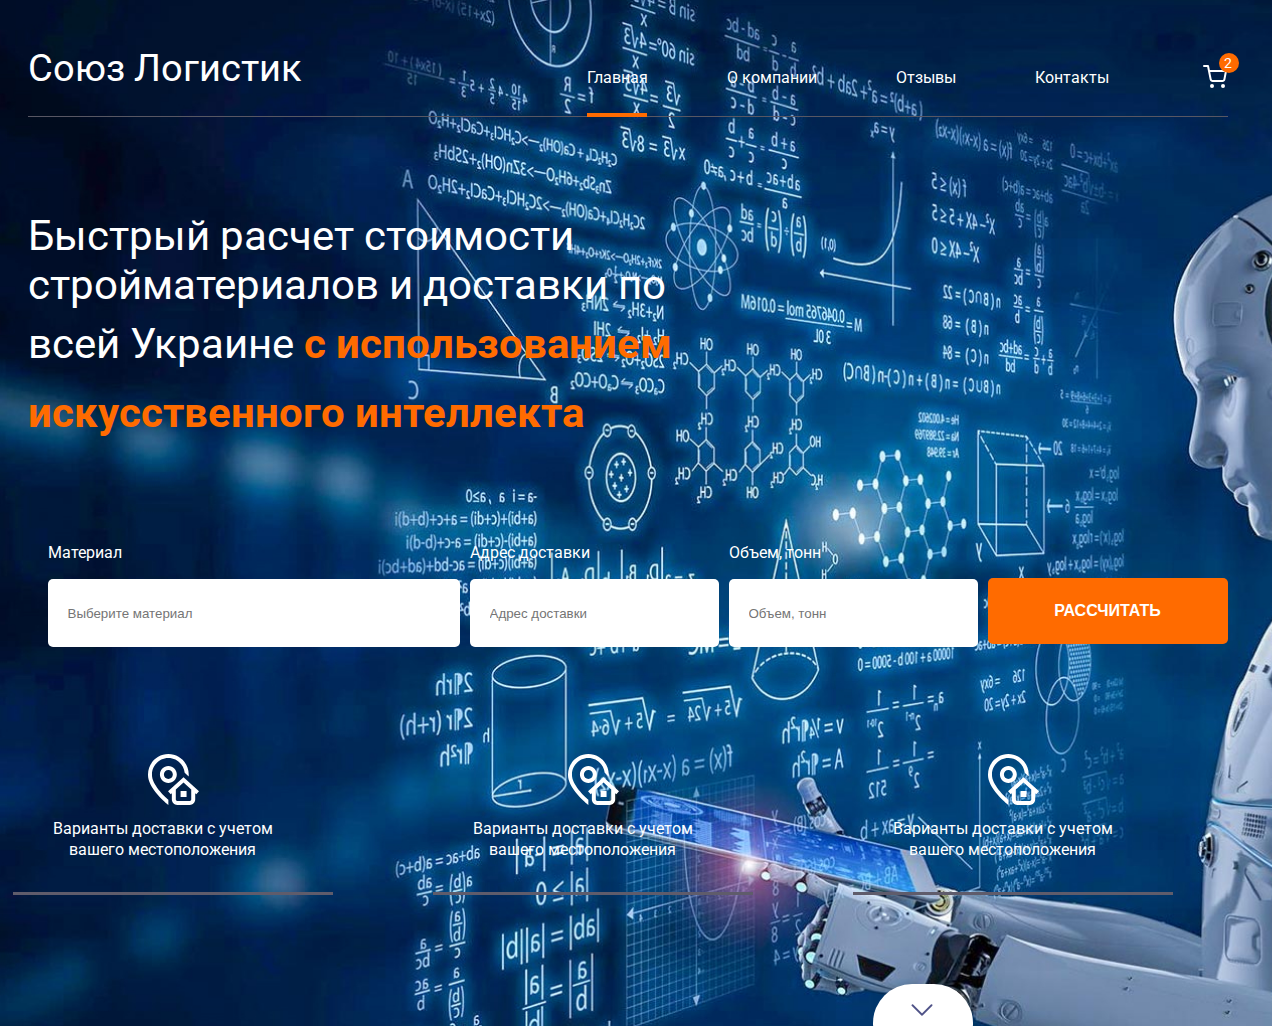
==== commit 1d93da3c: "added adaptive section header up to 825px" ====
--- a/index.html
+++ b/index.html
@@ -17,7 +17,7 @@
 </head>
 
 <body>
-    <!-- <header class="header" style="background-image: url(images/S_fde8cedf-3image_story\ 1.jpg)">
+    <header class="header" style="background-image: url(images/S_fde8cedf-3image_story\ 1.jpg)">
         <div class="container">
             <div class="header__first"> 
                 <div class="media__menu">
@@ -36,7 +36,7 @@
                         <li><a href="#">Контакты</a></li>
                     </ul>
                 </div>
-                <div class="header__logo">Cоюз Логистик</div>
+                <div class="header__logo"><a href="">Cоюз Логистик</a></div>
                 <div class="header__menu">
                     <ul>
                         <li class="active"><a href="#">Главная</a></li>
@@ -96,7 +96,7 @@
             <img src="images/down-arrow.png" alt="">
         </div>
     </header>
-    <section class="service">
+    <!-- <section class="service">
         <div class="container">
             <div class="service__inner">
                 <div class="service__inner-title">Как работает сервис?</div>
@@ -159,7 +159,7 @@
                 </div>
             </div>
         </div>
-    </section> -->
+    </section>
     <section class="suppliers">
         <div class="paginator-center text-color text-center">
             <ul>
@@ -194,7 +194,7 @@
             </div>
         </div>
     </section>
-    <!-- <section class="transport">
+    <section class="transport">
         <div class="container">
             <div class="transport__inner">
                 <div class="transport__title">
--- a/css/style.css
+++ b/css/style.css
@@ -5,6 +5,7 @@
 body {
     font-family: 'Roboto', sans-serif;
     box-sizing: border-box;
+    overflow-x: hidden;
 }
 
 .header {
@@ -146,6 +147,10 @@
     padding-left: 20px;
 }
 
+input {
+    outline: none;
+}
+
 .form-list input {
     width: 390px;
     height: 66px;
@@ -606,7 +611,7 @@
     opacity: 0.9;
     overflow: hidden;
     margin-left: -8px;
-    margin-bottom: 150px;
+    margin-bottom: 50px;
 }
 
 .header__order-inner {
@@ -621,6 +626,7 @@
 
 .order {
     margin-bottom: 150px;
+    margin-top: 150px;
 }
 
 .order__menu::before {
@@ -1452,6 +1458,57 @@
 }
 
 @media (max-width: 1250px) {
+    .header__content-title {
+        margin-left: 10px;
+    }
+
+    .header__logo {
+        margin-left: 10px;
+    }
+
+    .header__first::before {
+        width: 1150px;
+        left: 5px;
+    }
+
+    .header__menu ul {
+        margin-left: 170px;
+    }
+
+    .header {
+        height: 1290px;
+    }
+
+    .form-content {
+        margin-top: 15px;
+    }
+
+    .header__content-form form {
+        display: block;
+        padding-left: 10px;
+    }
+
+    .header__content-form form button {
+        width: 97%;
+    }
+
+    .form-list input,
+    .form-content input {
+        width: 95%;
+    }
+
+    .button-down {
+        display: none;
+    }
+
+    .panel__box::before {
+        left: -5px;
+    }
+
+    .header {
+        margin-left: -8px;
+    }
+
     .about__image {
         padding-left: 350px;
         padding-bottom: 40px;
@@ -1519,13 +1576,24 @@
     }
 }
 
+@media (max-width: 1220px) {
+    .header__menu ul {
+        margin-left: 180px;
+    }
+}
+
 @media (max-width: 1200px) {
-    .suppliers__text {
-        margin-left: 225px;
-    }
-
-    .suppliers__title {
-        margin-left: 130px;
+    .header__content-form form button {
+        width: 93%;
+    }
+
+    .form-list input,
+    .form-content input {
+        width: 91%;
+    }
+
+    .header__first::before {
+        width: 1100px;
     }
 
     .slide {
@@ -1629,6 +1697,16 @@
 }
 
 @media (max-width: 1150px) {
+
+    .form-list input,
+    .form-content input {
+        width: 88%;
+    }
+
+    .header__content-form form button {
+        width: 90%;
+    }
+
     .about__image {
         padding-left: 290px;
     }
@@ -1694,7 +1772,46 @@
     }
 }
 
+@media (max-width: 1120px) {
+    .header__menu ul {
+        margin-left: 110px;
+    }
+
+    .panel__box::before {
+        left: 10px;
+        width: 295px;
+    }
+
+    .panel__box+.panel__box {
+        margin-left: 115px;
+    }
+
+    .form-list input,
+    .form-content input {
+        width: 87%;
+    }
+
+    .header__content-form form button {
+        width: 89%;
+    }
+}
+
 @media (max-width: 1100px) {
+
+    .form-list input,
+    .form-content input {
+        width: 85%;
+    }
+
+    .panel__box::before {
+        left: 10px;
+        width: 260px;
+    }
+
+    .header__content-form form button {
+        width: 87%;
+    }
+
     .transport__inner {
         margin-left: -110px;
     }
@@ -1764,7 +1881,47 @@
     }
 }
 
+@media (max-width: 1080px) {
+    .header__icon {
+        margin-left: 80px;
+    }
+
+    .form-list input,
+    .form-content input {
+        width: 83%;
+    }
+
+    .header__content-form form button {
+        width: 85%;
+    }
+
+    .panel__box+.panel__box {
+        margin-left: 95px;
+    }
+}
+
 @media (max-width: 1050px) {
+    .panel__box+.panel__box {
+        margin-left: 80px;
+    }
+
+    .header__content-form form button {
+        width: 83%;
+    }
+
+    .form-list input,
+    .form-content input {
+        width: 81%;
+    }
+
+    .suppliers__text {
+        margin-left: 225px;
+    }
+
+    .suppliers__title {
+        margin-left: 130px;
+    }
+
     .suppliers__slider {
         max-width: 1140px;
     }
@@ -1838,7 +1995,52 @@
     }
 }
 
+@media (max-width: 1025px) {
+    .panel__box+.panel__box {
+        margin-left: 65px;
+    }
+
+    .header__icon {
+        margin-left: 65px;
+    }
+
+    .form-list input,
+    .form-content input {
+        width: 79%;
+    }
+
+    .header__content-form form button {
+        width: 81%;
+    }
+}
+
 @media (max-width: 1000px) {
+    .header__first::before {
+        width: 890px;
+        left: 0;
+    }
+
+    .header__first {
+        margin-left: 40px;
+    }
+
+    .panel__box+.panel__box {
+        margin-left: 45px;
+    }
+
+    .header__content-form form button {
+        width: 76%;
+    }
+
+    .form-list input,
+    .form-content input {
+        width: 74%;
+    }
+
+    .suppliers__slider {
+        max-width: 1050px;
+    }
+
     .transport__inner {
         margin-left: -160px;
     }
@@ -1929,6 +2131,36 @@
 }
 
 @media (max-width: 950px) {
+    .panel__box+.panel__box {
+        margin-left: 35px;
+    }
+
+    .header__content-form form button {
+        width: 73%;
+    }
+
+    .form-list input,
+    .form-content input {
+        width: 71%;
+    }
+
+    .header__first::before {
+        width: 840px;
+        left: 0;
+    }
+
+    .suppliers__slider {
+        max-width: 950px;
+    }
+
+    .suppliers__title {
+        margin-left: 100px;
+    }
+
+    .suppliers__text {
+        margin-left: 190px;
+    }
+
     .about__image {
         padding-left: 210px;
     }
@@ -1964,6 +2196,27 @@
 }
 
 @media (max-width: 900px) {
+    .panel__box::before {
+        width: 240px;
+    }
+
+    .header__content-form form button {
+        width: 71%;
+    }
+
+    .form-list input,
+    .form-content input {
+        width: 69%;
+    }
+
+    .suppliers__text {
+        margin-left: 160px;
+    }
+
+    .suppliers__title {
+        margin-left: 70px;
+    }
+
     .transport__inner {
         margin-left: -200px;
     }
@@ -2067,7 +2320,59 @@
     }
 }
 
+@media (max-width: 880px) {
+
+    .form-list input,
+    .form-content input {
+        width: 66%;
+    }
+
+    .header__content-form form button {
+        width: 68%;
+    }
+
+    .panel__box+.panel__box {
+        margin-left: 15px;
+    }
+}
+
 @media (max-width: 850px) {
+    .header__content-form form button {
+        width: 66%;
+    }
+
+    .form-list input,
+    .form-content input {
+        width: 64%;
+    }
+
+    .header__content-panel {
+        margin-left: 280px;
+        margin-bottom: 60px;
+        display: block;
+    }
+
+    .panel__box+.panel__box {
+        margin-left: 0px;
+        margin-top: 100px;
+    }
+
+    .header {
+        height: 100%;
+    }
+
+    .suppliers__text {
+        margin-left: 120px;
+    }
+
+    .suppliers__title {
+        margin-left: 40px;
+    }
+
+    .suppliers__slider {
+        max-width: 850px;
+    }
+
     .about__image {
         padding-left: 160px;
     }
@@ -2184,6 +2489,19 @@
 }
 
 @media (max-width: 825px) {
+    .header__content-panel {
+        margin-left: 270px;
+    }
+
+    .header__content-form form button {
+        width: 64%;
+    }
+
+    .form-list input,
+    .form-content input {
+        width: 62%;
+    }
+
     .about__info-text {
         width: 700px;
     }
@@ -2195,6 +2513,21 @@
 }
 
 @media (max-width: 800px) {
+    .suppliers__slider {
+        max-width: 800px;
+    }
+
+    .suppliers__text {
+        margin-bottom: 50px;
+    }
+
+    .suppliers__title {
+        margin-left: 40px;
+        width: 700px;
+        text-align: center;
+        margin-bottom: 60px;
+    }
+
     .transport__inner {
         margin-left: -260px;
     }
@@ -2294,6 +2627,22 @@
 }
 
 @media (max-width: 750px) {
+    .suppliers__slider {
+        max-width: 750px;
+    }
+
+    .suppliers__text {
+        margin-left: 90px;
+    }
+
+    .suppliers__title {
+        width: 660px;
+    }
+
+    .suppliers__slider {
+        margin-left: 35px;
+    }
+
     .transport__inner {
         margin-left: -280px;
     }
@@ -2373,6 +2722,18 @@
 }
 
 @media (max-width: 700px) {
+    .suppliers__slider {
+        max-width: 700px;
+    }
+
+    .suppliers__text {
+        margin-left: 50px;
+    }
+
+    .suppliers__title {
+        width: 610px;
+    }
+
     .transport__inner {
         margin-left: -310px;
     }
@@ -2487,6 +2848,19 @@
 }
 
 @media (max-width: 650px) {
+    .suppliers__text {
+        margin-left: 65px;
+        font-size: 16px;
+    }
+
+    .suppliers__title {
+        width: 540px;
+    }
+
+    .suppliers__slider {
+        max-width: 650px;
+    }
+
     .transport__title {
         width: 595px;
     }
@@ -2597,6 +2971,19 @@
 }
 
 @media (max-width: 600px) {
+    .suppliers__slider {
+        max-width: 550px;
+    }
+
+    .suppliers__text {
+        margin-left: 55px;
+        font-size: 15px;
+    }
+
+    .suppliers__title {
+        width: 500px;
+    }
+
     .transport__title {
         width: 536px;
         padding-top: 50px;
@@ -2735,6 +3122,19 @@
 }
 
 @media (max-width: 550px) {
+    .suppliers__slider {
+        max-width: 500px;
+    }
+
+    .suppliers__text {
+        margin-left: 50px;
+        font-size: 14px;
+    }
+
+    .suppliers__title {
+        width: 450px;
+    }
+
     .transport {
         background-position: -780px;
     }
@@ -2959,6 +3359,31 @@
 }
 
 @media (max-width: 500px) {
+    .suppliers__text {
+        margin-left: 90px;
+        font-size: 14px;
+        width: 300px;
+        text-align: center;
+    }
+
+    .prev {
+        left: 100px;
+    }
+
+    .next {
+        right: 100px;
+    }
+
+    .suppliers__slider {
+        max-width: 450px;
+    }
+
+    .suppliers__title {
+        width: 450px;
+        font-size: 38px;
+        margin-left: 10px;
+    }
+
     .transport__text {
         width: 410px;
     }
@@ -3106,6 +3531,16 @@
 }
 
 @media (max-width: 450px) {
+    .suppliers__title {
+        width: 395px;
+        margin-left: 0px;
+        font-size: 36px;
+    }
+
+    .suppliers__text {
+        margin-left: 60px;
+    }
+
     .transport__title {
         margin-bottom: 90px;
     }
@@ -3277,6 +3712,25 @@
 }
 
 @media (max-width: 400px) {
+
+    .next,
+    .prev {
+        top: 330px;
+    }
+
+    .suppliers__text {
+        margin-left: 35px;
+    }
+
+    .suppliers__title {
+        width: 366px;
+        margin-bottom: 100px;
+    }
+
+    .suppliers__slider {
+        max-width: 380px;
+    }
+
     .transport__text {
         width: 330px;
         font-size: 14px;
@@ -3835,6 +4289,18 @@
 }
 
 @media (max-width: 340px) {
+    .suppliers__slider {
+        margin-left: 0px;
+    }
+
+    .suppliers__text {
+        font-size: 16px;
+    }
+
+    .suppliers__title {
+        margin-bottom: 0px;
+    }
+
     .transport__title {
         font-size: 36px;
         width: 305px;
@@ -3912,6 +4378,15 @@
 }
 
 @media (max-width: 320px) {
+    .suppliers__text {
+        width: 295px;
+        ;
+    }
+
+    .suppliers__title {
+        width: 300px;
+    }
+
     .transport__title {
         font-size: 36px;
         width: 295px;
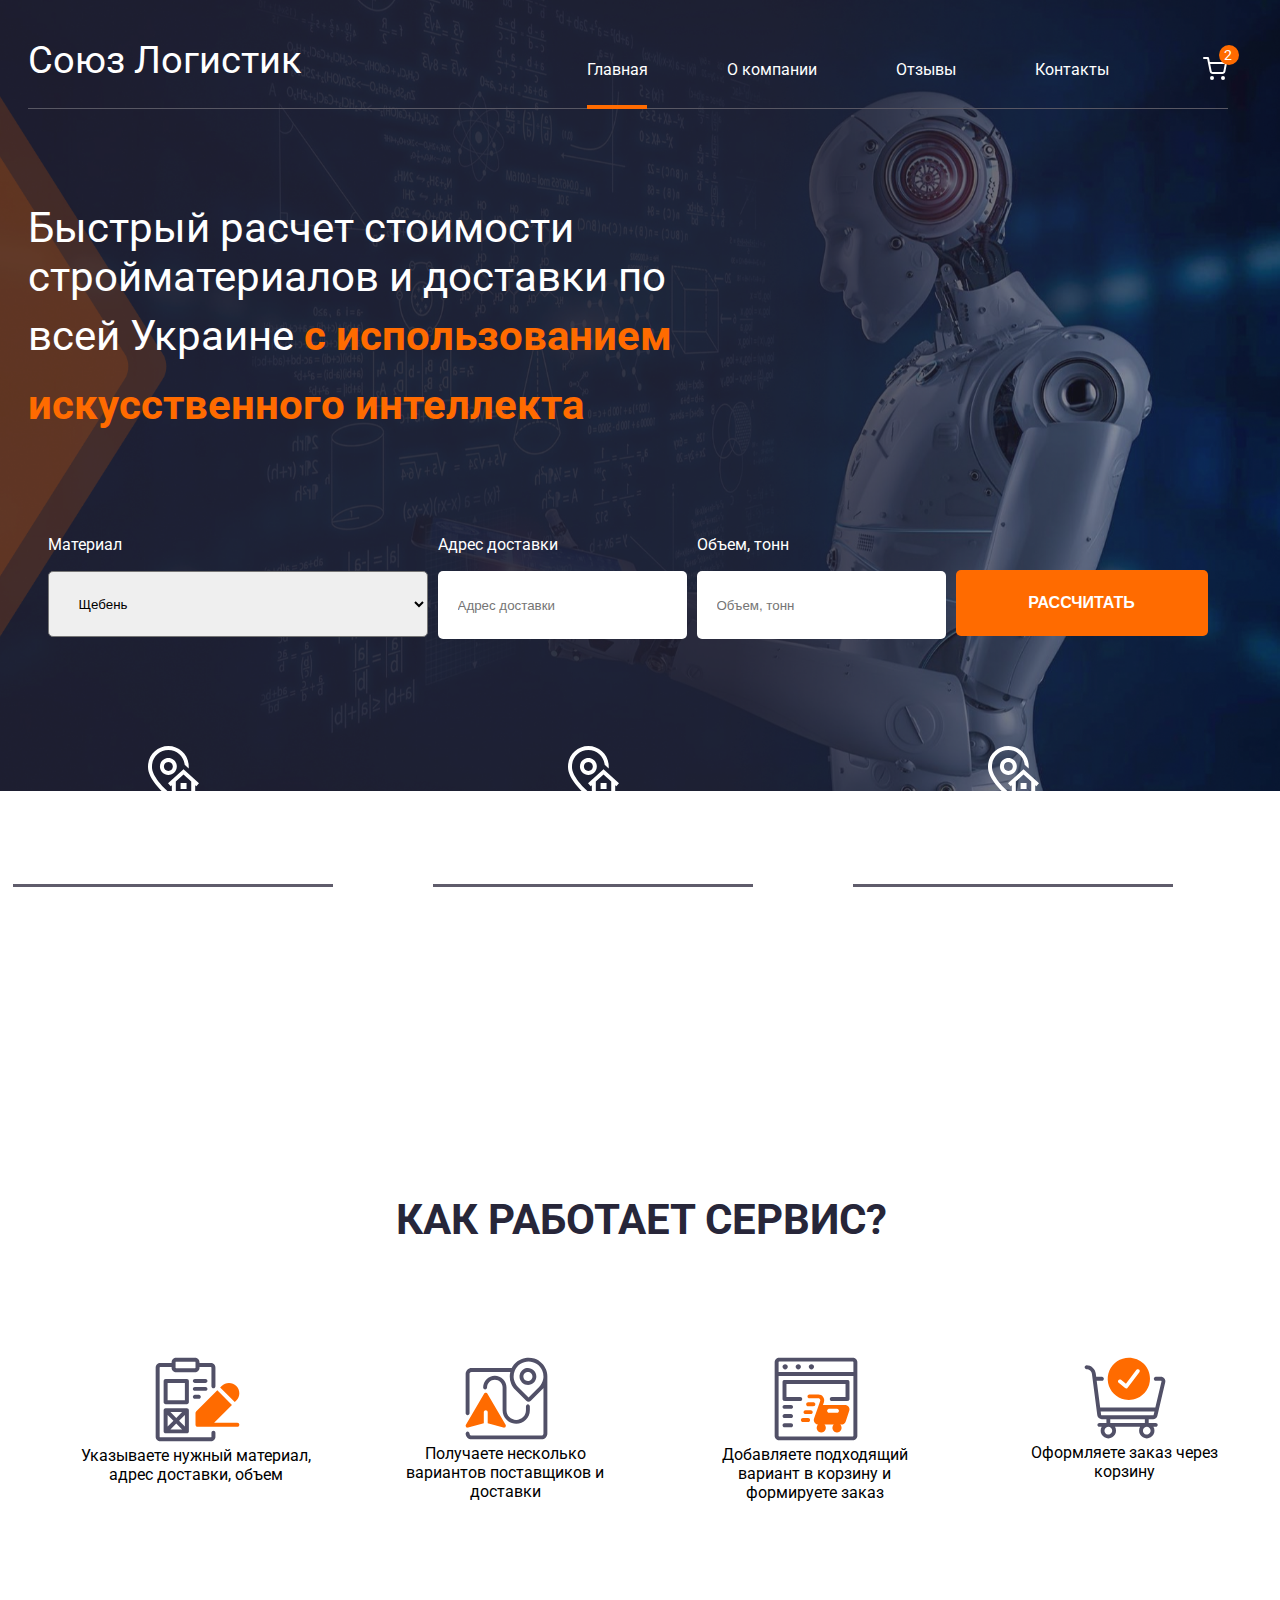
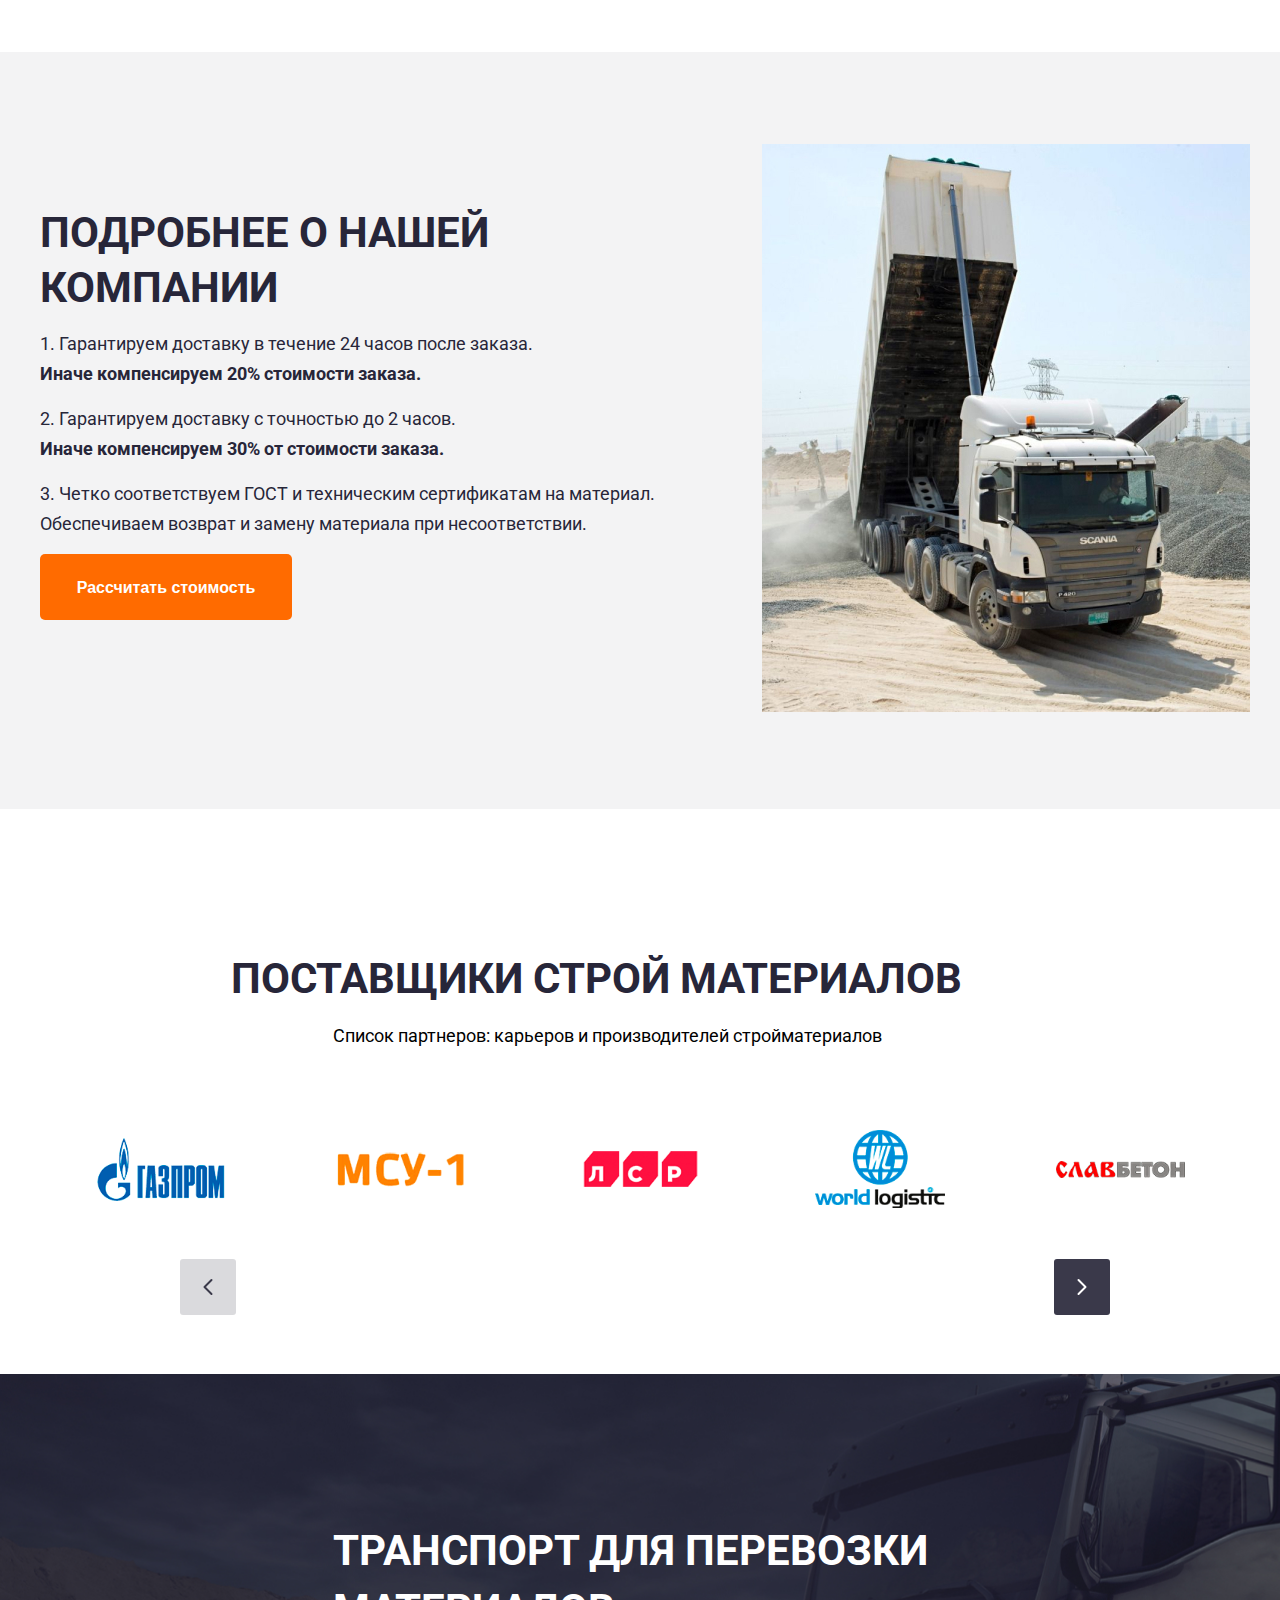
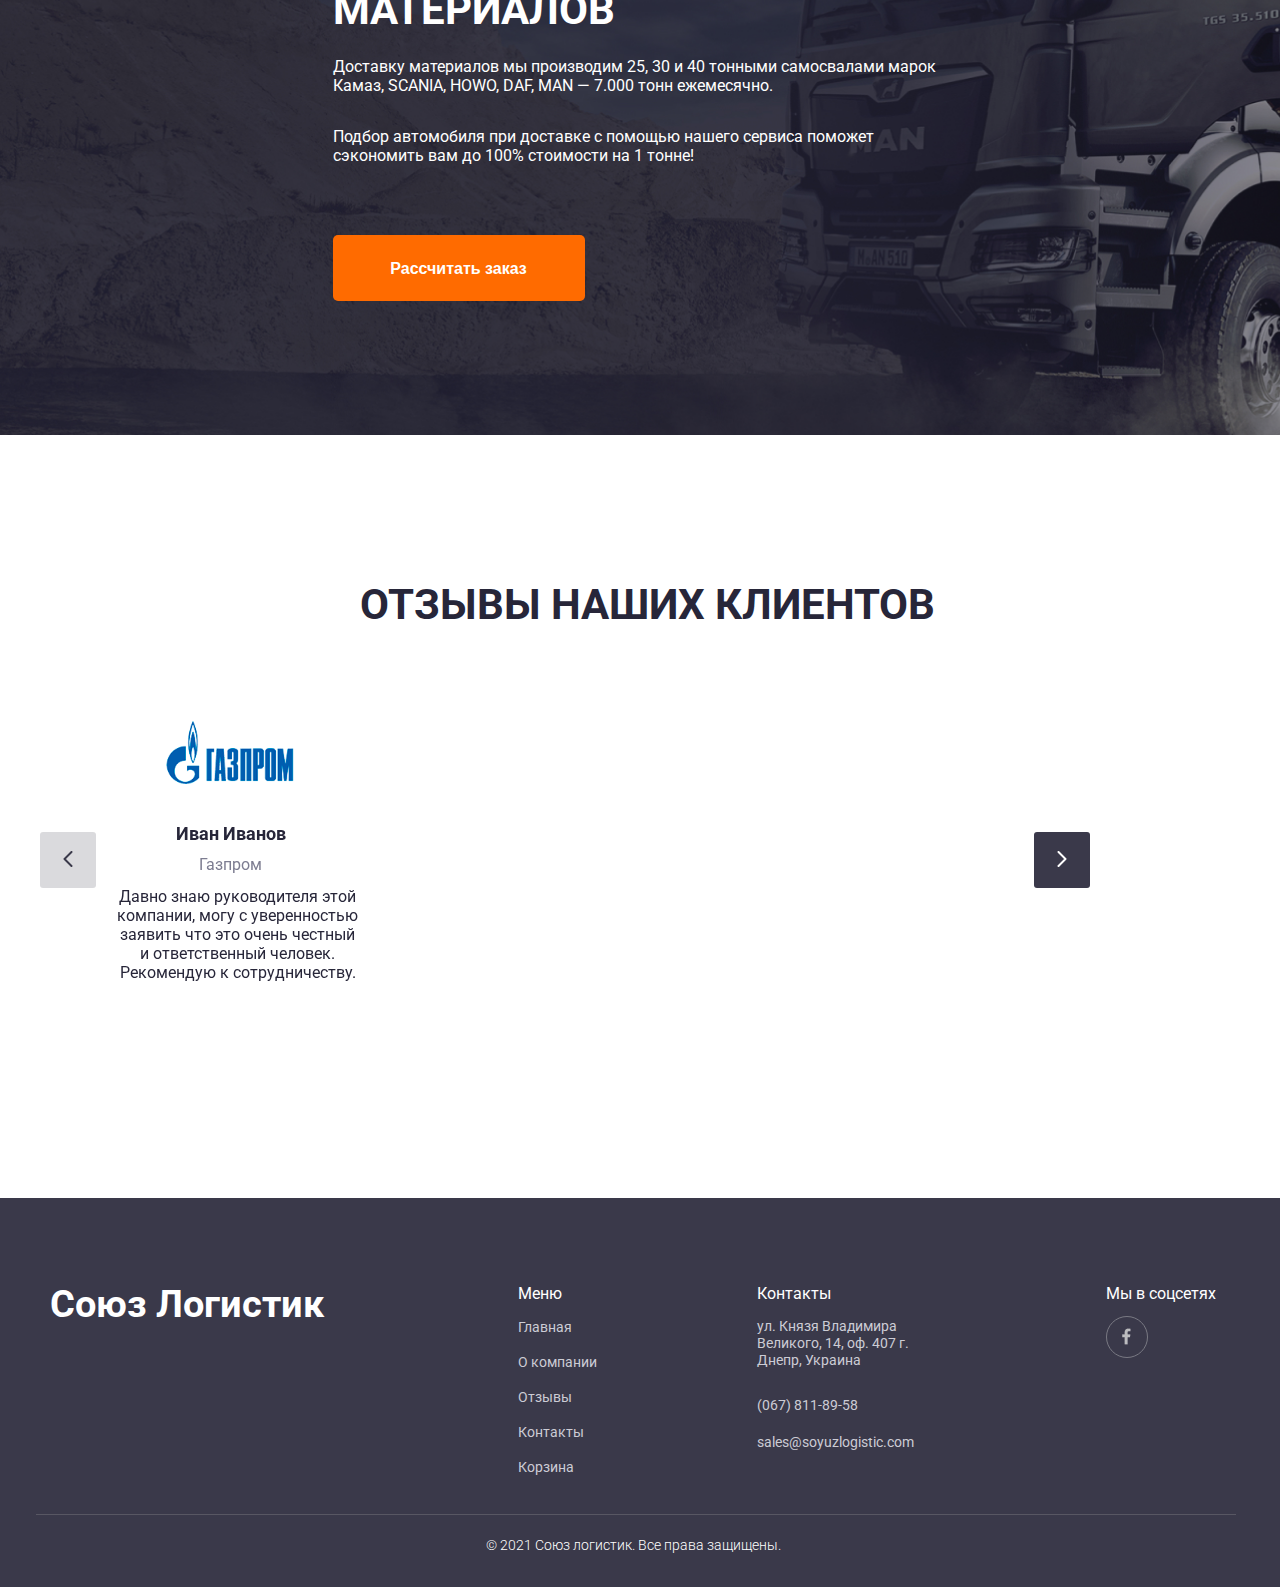
==== commit d5cd994c: "final corrected" ====
--- a/index.html
+++ b/index.html
@@ -17,9 +17,9 @@
 </head>
 
 <body>
-    <header class="header" style="background-image: url(images/S_fde8cedf-3image_story\ 1.jpg)">
-        <div class="container">
-            <div class="header__first"> 
+    <header class="header" style="background-image: url(images/bgbg.png)">
+        <div class="container">
+            <div class="header__first">
                 <div class="media__menu">
                     <div class="media__menu-line"></div>
                     <div class="media__menu-line"></div>
@@ -61,7 +61,13 @@
                     <form>
                         <div class="form-list">
                             <span>Материал</span>
-                            <input type="text" placeholder="Выберите материал">
+                            <select>
+                                <option>Щебень</option>
+                                <option>Щебень</option>
+                                <option>Щебень</option>
+                                <option>Щебень</option>
+                                <option>Щебень</option>
+                            </select>
                         </div>
                         <div class="form-content">
                             <span>Адрес доставки</span>
@@ -96,7 +102,7 @@
             <img src="images/down-arrow.png" alt="">
         </div>
     </header>
-    <!-- <section class="service">
+    <section class="service">
         <div class="container">
             <div class="service__inner">
                 <div class="service__inner-title">Как работает сервис?</div>
@@ -323,7 +329,7 @@
                 <div class="footer__end">© 2021 Союз логистик. Все права защищены.</div>
             </div>
         </div>
-    </footer> -->
+    </footer>
 
 
 
--- a/css/style.css
+++ b/css/style.css
@@ -6,6 +6,11 @@
     font-family: 'Roboto', sans-serif;
     box-sizing: border-box;
     overflow-x: hidden;
+    margin: 0;
+}
+
+button {
+    cursor: pointer;
 }
 
 .header {
@@ -612,6 +617,7 @@
     overflow: hidden;
     margin-left: -8px;
     margin-bottom: 50px;
+    position: relative;
 }
 
 .header__order-inner {
@@ -903,7 +909,7 @@
     font-size: 42px;
     line-height: 40px;
     color: #000000;
-    margin-top: -100px;
+    margin-top: 50px;
 }
 
 .basket__product {
@@ -1326,7 +1332,7 @@
 
 .burger__menu.active {
     display: block;
-    position: absolute;
+    position: fixed;
 }
 
 .burger__menu img {
@@ -1374,8 +1380,47 @@
     margin-top: 20px;
 }
 
+textarea {
+    width: 300px;
+    height: 165px;
+    background: #FFFFFF;
+    border: 1px solid #E8E8E8;
+    border-radius: 5px;
+    outline: none;
+    padding-left: 34px;
+    padding-top: 25px;
+    resize: none;
+}
+
+textarea::placeholder {
+    width: 127px;
+    height: 13px;
+    font-size: 14px;
+    line-height: 13px;
+    color: #A5A5A5;
+}
+
+select {
+    width: 380px;
+    height: 66px;
+    border-radius: 5px;
+    outline: none;
+    padding-left: 26px;
+    margin-right: 10px;
+}
+
+option {
+    width: 380px;
+    height: 66px;
+    font-size: 16px;
+    line-height: 43px;
+}
 
 @media (max-width: 1700px) {
+    .button-down {
+        display: none;
+    }
+
     .next {
         background: #3A394A;
         position: absolute;
@@ -2513,6 +2558,27 @@
 }
 
 @media (max-width: 800px) {
+    .header__first::before {
+        width: 720px;
+    }
+
+    .header__first {
+        margin-left: 20px;
+    }
+
+    .header__content-panel {
+        margin-left: 250px;
+    }
+
+    .header__content-form form button {
+        width: 62%;
+    }
+
+    .form-list input,
+    .form-content input {
+        width: 60%;
+    }
+
     .suppliers__slider {
         max-width: 800px;
     }
@@ -2626,7 +2692,55 @@
     }
 }
 
+@media (max-width: 780px) {
+    .header__first::before {
+        width: 700px;
+    }
+
+    .header__icon {
+        margin-left: 165px;
+    }
+
+    .header__content-form form button {
+        width: 59%;
+    }
+
+    .header__first {
+        margin-left: 5px;
+    }
+
+    .form-list input,
+    .form-content input {
+        width: 57%;
+    }
+}
+
 @media (max-width: 750px) {
+    .header__first {
+        margin-left: 20px;
+    }
+
+    .header__first::before {
+        width: 670px;
+    }
+
+    .header__content-panel {
+        margin-left: 220px;
+    }
+
+    .header__content-form form button {
+        width: 57%;
+    }
+
+    .form-list input,
+    .form-content input {
+        width: 55%;
+    }
+
+    .header__logo {
+        margin-left: 150px;
+    }
+
     .suppliers__slider {
         max-width: 750px;
     }
@@ -2715,13 +2829,58 @@
     .header__icon {
         margin-left: 150px;
     }
+}
+
+@media (max-width: 720px) {
+    .header__first::before {
+        width: 630px;
+    }
+
+    .header__icon {
+        margin-left: 140px;
+    }
+
+    .header__content-form form button {
+        width: 55%;
+    }
+
+    .header__first::before {
+        width: 650px;
+    }
+
+    .form-list input,
+    .form-content input {
+        width: 53%;
+    }
 
     .header__logo {
-        margin-left: 125px;
+        margin-left: 140px;
     }
 }
 
 @media (max-width: 700px) {
+    .header__content-panel {
+        margin-left: 200px;
+    }
+
+    .header__content-form form button {
+        width: 53%;
+    }
+
+    .form-list input,
+    .form-content input {
+        width: 51%;
+    }
+
+    .header__content-title {
+        width: 650px;
+        font-size: 38px;
+    }
+
+    .header__first::before {
+        width: 610px;
+    }
+
     .suppliers__slider {
         max-width: 700px;
     }
@@ -2843,7 +3002,35 @@
     }
 
     .header__logo {
-        margin-left: 100px;
+        margin-left: 130px;
+    }
+}
+
+@media (max-width: 670px) {
+    .header__first::before {
+        width: 590px;
+    }
+
+    .header__content-title span {
+        font-size: 36px;
+    }
+
+    .header__content-title {
+        width: 600px;
+        font-size: 34px;
+    }
+
+    .header__content-form form button {
+        width: 51%;
+    }
+
+    .header__logo {
+        margin-left: 110px;
+    }
+
+    .form-list input,
+    .form-content input {
+        width: 49%;
     }
 }
 
@@ -2966,7 +3153,47 @@
     }
 
     .header__logo {
-        margin-left: 70px;
+        margin-left: 110px;
+    }
+
+    .header__first::before {
+        width: 560px;
+    }
+
+    .form-list input,
+    .form-content input {
+        width: 47%;
+    }
+
+    .header__content-form form button {
+        width: 49%;
+    }
+
+    .header__content-panel {
+        margin-left: 180px;
+    }
+}
+
+@media (max-width: 620px) {
+    .header__first::before {
+        width: 540px;
+    }
+
+    .header__content-panel {
+        margin-left: 160px;
+    }
+
+    .header__logo {
+        margin-left: 100px;
+    }
+
+    .form-list input,
+    .form-content input {
+        width: 45%;
+    }
+
+    .header__content-form form button {
+        width: 47%;
     }
 }
 
@@ -3117,11 +3344,77 @@
     }
 
     .header__logo {
-        margin-left: 30px;
+        margin-left: 70px;
+    }
+
+    .form-list input,
+    .form-content input {
+        width: 43%;
+    }
+
+    .header__content-form form button {
+        width: 45%;
+    }
+
+    .header__content-panel {
+        margin-left: 150px;
+    }
+
+    .header__content-title {
+        width: 550px;
+        font-size: 32px;
+    }
+
+    .header__first::before {
+        width: 520px;
+    }
+}
+
+@media (max-width: 580px) {
+    .header__content-title {
+        width: 550px;
+        font-size: 28px;
+        height: 160px
+    }
+
+    .header__icon {
+        margin-left: 85px;
+    }
+
+    .header__first::before {
+        width: 500px;
+    }
+
+    .form-list input,
+    .form-content input {
+        width: 41%;
+    }
+
+    .header__content-form form button {
+        width: 43%;
+    }
+
+    .header__content-panel {
+        margin-left: 140px;
+    }
+
+    .header__content-title span {
+        font-size: 32px;
+        line-height: 44px;
     }
 }
 
 @media (max-width: 550px) {
+
+    .header__icon {
+        margin-top: 43px;
+    }
+
+    .header__logo {
+        margin-left: 50px;
+        margin-top: 30px;
+    }
+
     .suppliers__slider {
         max-width: 500px;
     }
@@ -3274,23 +3567,68 @@
         margin-left: 180px;
     }
 
-    .header__icon {
-        margin-left: 70px;
-        margin-top: 33px;
-    }
-
-    .header__logo {
-        margin-left: 20px;
-        margin-top: 20px;
-    }
-
     .header__order {
         height: 90px;
     }
 
+    .header__first::before {
+        width: 480px;
+        top: 100px;
+    }
+
+    .header__content-title {
+        margin-top: 60px;
+    }
+
+    .form-list input,
+    .form-content input {
+        width: 39%;
+    }
+
+    .header__content-form form button {
+        width: 41%;
+    }
+
+    .header__content-panel {
+        margin-left: 130px;
+    }
+
+    .header__content-title {
+        width: 480px;
+        font-size: 24px;
+    }
+
+    .header__content-title span {
+        font-size: 24px;
+        line-height: 44px;
+    }
+
+    .header__content-form form {
+        margin-top: 20px;
+    }
 }
 
 @media (max-width: 530px) {
+    .header__content-form form button {
+        width: 39%;
+    }
+
+    .header__content-panel {
+        margin-left: 115px;
+    }
+
+    .header__icon {
+        margin-left: 65px;
+    }
+
+    .header__first::before {
+        width: 450px;
+    }
+
+    .form-list input,
+    .form-content input {
+        width: 37%;
+    }
 
     .about__image img {
         width: 418px;
@@ -3522,11 +3860,63 @@
     }
 
     .header__logo {
-        margin-left: 0px;
+        margin-left: 35px;
+    }
+
+    .header__first::before {
+        width: 430px;
+    }
+
+    .form-list input,
+    .form-content input {
+        width: 35%;
+    }
+
+    .header__content-form form button {
+        width: 37%;
+    }
+
+    .header__content-panel {
+        margin-left: 100px;
     }
 
     .header__icon {
         margin-left: 50px;
+    }
+}
+
+@media (max-width: 480px) {
+    .header__first {
+        margin-left: 10px;
+    }
+
+    .header__logo {
+        font-size: 34px;
+    }
+
+    .header__content-title {
+        width: 420px;
+    }
+
+    .header__icon {
+        margin-left: 40px;
+    }
+
+    .header__first::before {
+        width: 420px;
+    }
+
+    .form-list input,
+    .form-content input {
+        width: 33%;
+    }
+
+    .header__content-form form button {
+        width: 35%;
+    }
+
+    .header__content-panel {
+        margin-left: 90px;
     }
 }
 
@@ -3697,9 +4087,26 @@
     }
 
     .header__logo {
-        margin-left: 0px;
+        margin-left: 20px;
         font-size: 30px;
-        margin-top: 24px;
+        margin-top: 33px;
+    }
+
+    .form-list input,
+    .form-content input {
+        width: 31%;
+    }
+
+    .header__content-form form button {
+        width: 33%;
+    }
+
+    .header__first::before {
+        width: 390px;
+    }
+
+    .header__content-panel {
+        margin-left: 80px;
     }
 
     .header__order .media__menu {
@@ -3711,7 +4118,81 @@
     }
 }
 
+@media (max-width: 430px) {
+
+    .header__first {
+        margin-left: 5px;
+    }
+
+    .form-list input,
+    .form-content input {
+        width: 28%;
+    }
+
+    .header__content-form form button {
+        width: 30%;
+    }
+
+    .header__content-title {
+        width: 370px;
+        font-size: 22px;
+    }
+
+    .header__logo {
+        margin-left: 10px;
+        font-size: 26px;
+        margin-top: 33px;
+    }
+
+    .header__icon {
+        margin-left: 15px;
+    }
+
+    .header__first::before {
+        width: 370px;
+    }
+
+    .header__content-panel {
+        margin-left: 65px;
+    }
+}
+
 @media (max-width: 400px) {
+    .header__logo {
+        margin-left: 0px;
+    }
+
+    .header__content-title span {
+        font-size: 20px;
+        line-height: 30px;
+        height: 140px;
+    }
+
+    .header__first::before {
+        width: 340px;
+    }
+
+    .form-list input,
+    .form-content input {
+        width: 26%;
+    }
+
+    .header__content-form form button {
+        width: 28%;
+    }
+
+    .header__content-panel {
+        margin-left: 50px;
+    }
+
+    .header__content-title {
+        width: 340px;
+        font-size: 20px;
+    }
+
+    .header__content-form form {
+        margin-top: 0px;
+    }
 
     .next,
     .prev {
@@ -3850,7 +4331,69 @@
     }
 }
 
+@media (max-width: 380px) {
+
+    .form-list input,
+    .form-content input {
+        width: 25%;
+    }
+
+    .header__content-form form button {
+        width: 27%;
+    }
+
+    .header__content-panel {
+        margin-left: 35px;
+    }
+
+    .header__first::before {
+        width: 480px;
+        top: 90px;
+    }
+
+    .header__logo {
+        width: 255px;
+    }
+
+    .header__first::before {
+        width: 325px;
+    }
+
+    .header__content-title {
+        margin-top: 40px;
+    }
+}
+
 @media (max-width: 360px) {
+    .header__content-title {
+        width: 300px;
+        font-size: 18px;
+    }
+
+    .header__logo {
+        font-size: 24px;
+        width: 235px;
+    }
+
+    .form-list input,
+    .form-content input {
+        width: 82%;
+    }
+
+    .header__content-form form button {
+        width: 88%;
+    }
+
+    .header__content-panel {
+        margin-top: 45px !important;
+        margin-left: 25px !important;
+    }
+
+    .header__content-title {
+        margin-top: 40px;
+        height: 120px;
+    }
+
     .transport__text {
         width: 300px;
         font-size: 14px;
@@ -4087,11 +4630,6 @@
         display: none;
     }
 
-    .header__first .media__menu {
-        margin-left: 25px;
-
-    }
-
     .panel__box::before {
         display: none;
     }
@@ -4112,74 +4650,6 @@
 
     .header__content-form form {
         margin-top: 30px;
-    }
-
-    .form-list span,
-    .form-content span {
-        margin-left: 5px;
-        margin-top: 10px;
-    }
-
-    .form-content input,
-    .form-list input {
-        width: 310px;
-        margin-left: 3px;
-    }
-
-    .header__content-form form button {
-        width: 330px;
-        margin-left: 3px;
-    }
-
-    .header__content-title span {
-        font-weight: 700;
-        font-size: 33px;
-        line-height: 32px;
-        align-items: center;
-    }
-
-    .header__content-title {
-        width: 331px;
-        height: 264px;
-        font-weight: 400;
-        font-size: 32px;
-        line-height: 33px;
-        text-align: center;
-        color: #FFFFFF;
-        margin-top: 20px;
-        margin-left: 23px;
-    }
-
-    .header__first .header__logo {
-        margin-left: 45px;
-        margin-right: 45px;
-        font-weight: 400;
-        font-size: 26px;
-        text-align: center;
-        color: #FFFFFF;
-        width: 187px;
-
-    }
-
-    .header {
-        width: 360px;
-        height: 1300px;
-    }
-
-    .header .container {
-        margin: 0;
-    }
-
-    .header__content-panel {
-        display: block;
-    }
-
-    .header__content-form form {
-        display: block;
-    }
-
-    .header__menu {
-        display: none;
     }
 
     .order__inner {
@@ -4249,46 +4719,15 @@
     .footer__contacts-email {
         font-size: 12px;
     }
-
-    .header__order hr {
-        display: none;
-    }
-
-    .header__icon {
-        margin-top: 30px;
-        margin-left: 0;
-    }
-
+}
+
+@media (max-width: 340px) {
     .header__logo {
-        font-weight: 400;
-        font-size: 26px;
-        text-align: center;
-        color: #FFFFFF;
-        margin-top: 24px;
-        width: 179px;
-        height: 30px;
-        margin-left: 41px;
-        margin-right: 37px;
-    }
-
-    .header__order {
-        width: 360px;
-        height: 78px;
-        margin-bottom: 50px;
-    }
-
-
-    .header__menu {
-        display: none;
-    }
-
-    .header__icon div {
-        top: 20px;
-        right: -5px;
-    }
-}
-
-@media (max-width: 340px) {
+        margin-left: 0px;
+        margin-right: 0px;
+        width: 220px;
+    }
+
     .suppliers__slider {
         margin-left: 0px;
     }
@@ -4371,13 +4810,39 @@
         margin-left: 25px;
     }
 
-    .header__logo {
-        margin-left: 25px;
-        margin-right: 25px;
+    .form-list input,
+    .form-content input {
+        width: 77%;
+    }
+
+    .header__content-form form button {
+        width: 84%;
+    }
+
+    .header__content-panel {
+        margin-left: 15px !important;
+    }
+
+    .header__content-title span {
+        font-size: 18px;
     }
 }
 
 @media (max-width: 320px) {
+
+    .form-list input,
+    .form-content input {
+        width: 76%;
+    }
+
+    .header__content-form form button {
+        width: 82%;
+    }
+
+    .header__icon {
+        margin-top: 38px;
+    }
+
     .suppliers__text {
         width: 295px;
         ;
